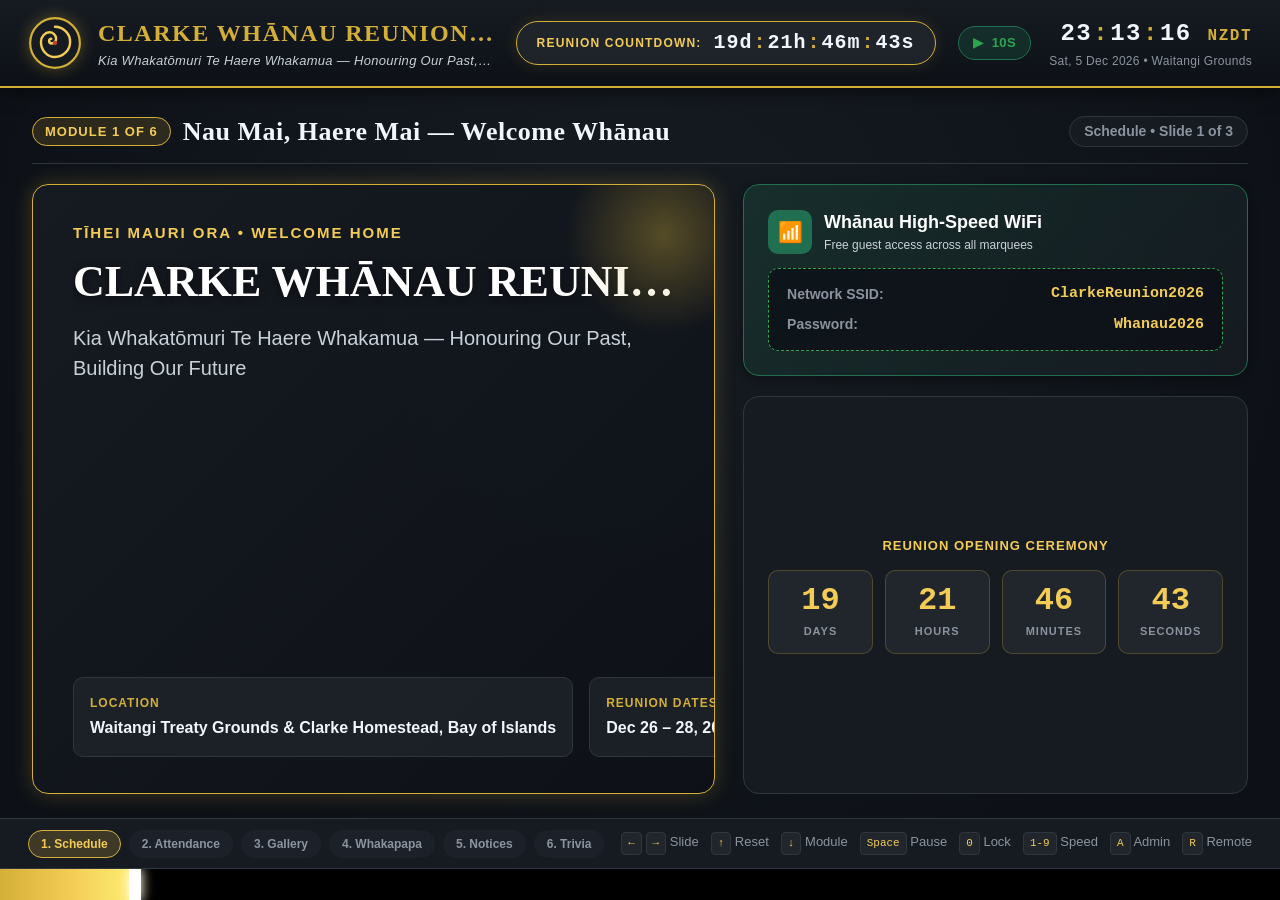
==== index.html @ cbbc401b "Initial build: Clarke 2026 Family Reunion App (1080p Live Display, Guest Portal, Admin & Remote)" ====
<!DOCTYPE html>
<html lang="en">
<head>
  <meta charset="UTF-8">
  <meta name="viewport" content="width=device-width, initial-scale=1.0">
  <title>Clarke Whānau Reunion 2026 — Live 1080p Display</title>
  <link rel="stylesheet" href="style.css">
  <style>
    /* Specific tweaks for 1080p signage presentation */
    .tv-brand-crest svg {
      width: 100%;
      height: 100%;
    }
  </style>
</head>
<body class="tv-body">

  <!-- Top Emergency Broadcast Alert Banner (Shown when emergencyNotice is set) -->
  <div id="emergency-banner" class="emergency-banner">
    ⚠️ <span id="emergency-text">WHĀNAU NOTICE: Emergency update active</span>
  </div>

  <!-- TV Top Navigation & Header Bar -->
  <header class="tv-header">
    <!-- Left: Family Crest & Brand Title -->
    <div class="tv-brand">
      <div class="tv-brand-crest">
        <svg viewBox="0 0 100 100" xmlns="http://www.w3.org/2000/svg">
          <circle cx="50" cy="50" r="46" fill="#161b22" stroke="#d4af37" stroke-width="4"/>
          <!-- Koru / Māori Motif -->
          <path d="M50 20 C65 20 78 32 78 48 C78 64 64 76 50 76 C36 76 24 64 24 48 C24 38 32 30 40 30 C46 30 52 35 52 42 C52 47 48 51 44 51 C41 51 39 49 39 46 C39 44 41 42 43 42" 
                fill="none" stroke="#f3cc56" stroke-width="4.5" stroke-linecap="round"/>
          <circle cx="50" cy="50" r="4" fill="#c93b2b"/>
        </svg>
      </div>
      <div class="tv-brand-text">
        <h1 class="tv-brand-title" id="tv-header-title">CLARKE WHĀNAU REUNION 2026</h1>
        <div class="tv-brand-subtitle" id="tv-header-subtitle">Kia Whakatōmuri Te Haere Whakamua</div>
      </div>
    </div>

    <!-- Center: Live Reunion Countdown Widget -->
    <div class="tv-header-center">
      <div class="tv-countdown-badge">
        <span class="tv-countdown-label">Reunion Countdown:</span>
        <span class="tv-countdown-digits" id="tv-countdown-display">--d<span class="blink-colon">:</span>--h<span class="blink-colon">:</span>--m<span class="blink-colon">:</span>--s</span>
      </div>
    </div>

    <!-- Right: Status Pill & Live Digital Clock with Blinking Colons -->
    <div class="tv-header-right">
      <div class="tv-status-pill" id="tv-status-pill">
        <span id="tv-status-icon">▶</span>
        <span id="tv-status-text">10s</span>
      </div>
      <div class="tv-live-clock-box">
        <div class="tv-live-clock" id="tv-live-clock">12<span class="blink-colon">:</span>00<span class="blink-colon">:</span>00</div>
        <div class="tv-live-date" id="tv-live-date">Waitangi, New Zealand</div>
      </div>
    </div>
  </header>

  <!-- TV Display Stage for Slides -->
  <main class="tv-stage" id="tv-stage">

    <!-- ======================================================================
         MODULE 0: EVENT SCHEDULE & WELCOME
         ====================================================================== -->
    
    <!-- Slide 0-0: Welcome Hero + Venue + Countdown + WiFi -->
    <section class="tv-slide" data-module="0" data-slide="0">
      <div class="slide-subhead">
        <div class="slide-module-title">
          <span class="slide-badge">Module 1 of 6</span>
          <span class="slide-title-text">Nau Mai, Haere Mai — Welcome Whānau</span>
        </div>
        <div class="slide-pagination-pill">Schedule • Slide 1 of 3</div>
      </div>
      <div class="hero-welcome-container">
        <div class="hero-card-main">
          <div>
            <span class="hero-motto">Tīhei Mauri Ora • Welcome Home</span>
            <h2 class="hero-headline" id="hero-event-title">CLARKE WHĀNAU REUNION 2026</h2>
            <p class="hero-desc" id="hero-event-subtitle">
              Kia Whakatōmuri Te Haere Whakamua — Honouring Our Past, Building Our Future. 
              Celebrating 128 years of descendants across all five branches.
            </p>
          </div>
          <div class="hero-details-row">
            <div class="hero-detail-item">
              <span class="hero-detail-label">Location</span>
              <span class="hero-detail-val" id="hero-location-text">Waitangi Treaty Grounds</span>
            </div>
            <div class="hero-detail-item">
              <span class="hero-detail-label">Reunion Dates</span>
              <span class="hero-detail-val">Dec 26 – 28, 2026</span>
            </div>
            <div class="hero-detail-item">
              <span class="hero-detail-label">Descendants</span>
              <span class="hero-detail-val" id="hero-headcount-stat">300+ Expected Whānau</span>
            </div>
          </div>
        </div>

        <div class="hero-side-column">
          <!-- WiFi Credentials Card -->
          <div class="hero-wifi-card">
            <div class="wifi-header">
              <div class="wifi-icon-box">📶</div>
              <div>
                <div class="wifi-title">Whānau High-Speed WiFi</div>
                <div class="wifi-subtitle">Free guest access across all marquees</div>
              </div>
            </div>
            <div class="wifi-cred-box">
              <div class="wifi-cred-row">
                <span class="wifi-cred-label">Network SSID:</span>
                <span class="wifi-cred-val" id="wifi-ssid">ClarkeReunion2026</span>
              </div>
              <div class="wifi-cred-row">
                <span class="wifi-cred-label">Password:</span>
                <span class="wifi-cred-val" id="wifi-pass">Whanau2026</span>
              </div>
            </div>
          </div>

          <!-- Countdown Big Box -->
          <div class="hero-countdown-card">
            <div style="font-size: 13px; font-weight: 700; color: var(--gold-light); text-transform: uppercase; letter-spacing: 1px;">
              Reunion Opening Ceremony
            </div>
            <div class="countdown-grid">
              <div class="countdown-box">
                <span class="countdown-val" id="cnt-days">00</span>
                <span class="countdown-lbl">Days</span>
              </div>
              <div class="countdown-box">
                <span class="countdown-val" id="cnt-hours">00</span>
                <span class="countdown-lbl">Hours</span>
              </div>
              <div class="countdown-box">
                <span class="countdown-val" id="cnt-mins">00</span>
                <span class="countdown-lbl">Minutes</span>
              </div>
              <div class="countdown-box">
                <span class="countdown-val" id="cnt-secs">00</span>
                <span class="countdown-lbl">Seconds</span>
              </div>
            </div>
          </div>
        </div>
      </div>
    </section>

    <!-- Slide 0-1: Schedule Days 1 & 2 -->
    <section class="tv-slide" data-module="0" data-slide="1">
      <div class="slide-subhead">
        <div class="slide-module-title">
          <span class="slide-badge">Module 1 of 6</span>
          <span class="slide-title-text">Event Schedule — Days 1 & 2</span>
        </div>
        <div class="slide-pagination-pill">Schedule • Slide 2 of 3</div>
      </div>
      <div class="schedule-grid-2col">
        <!-- Day 1 Column -->
        <div class="schedule-day-column" id="schedule-col-day1">
          <div class="day-header">
            <span class="day-title" id="day1-title">Day 1 — Welcome & Mihimihi</span>
            <span class="day-date" id="day1-date">Friday, 26 Dec</span>
          </div>
          <div class="timeline-list" id="day1-timeline">
            <!-- Dynamically populated -->
          </div>
        </div>

        <!-- Day 2 Column -->
        <div class="schedule-day-column" id="schedule-col-day2">
          <div class="day-header">
            <span class="day-title" id="day2-title">Day 2 — Whakapapa & Games</span>
            <span class="day-date" id="day2-date">Saturday, 27 Dec</span>
          </div>
          <div class="timeline-list" id="day2-timeline">
            <!-- Dynamically populated -->
          </div>
        </div>
      </div>
    </section>

    <!-- Slide 0-2: Schedule Day 3 & Committee Handover -->
    <section class="tv-slide" data-module="0" data-slide="2">
      <div class="slide-subhead">
        <div class="slide-module-title">
          <span class="slide-badge">Module 1 of 6</span>
          <span class="slide-title-text">Event Schedule — Day 3 & Farewells</span>
        </div>
        <div class="slide-pagination-pill">Schedule • Slide 3 of 3</div>
      </div>
      <div class="schedule-grid-2col">
        <!-- Day 3 Column -->
        <div class="schedule-day-column" id="schedule-col-day3">
          <div class="day-header">
            <span class="day-title" id="day3-title">Day 3 — Memorial & Poroporoaki</span>
            <span class="day-date" id="day3-date">Sunday, 28 Dec</span>
          </div>
          <div class="timeline-list" id="day3-timeline">
            <!-- Dynamically populated -->
          </div>
        </div>

        <!-- Venue & Transport Info Column -->
        <div class="schedule-day-column" style="background: linear-gradient(135deg, rgba(22,27,34,0.9), rgba(13,17,23,0.95)); border-color: var(--border-gold);">
          <div class="day-header">
            <span class="day-title" style="color: var(--gold-light);">Venue Locations & Protocols</span>
            <span class="day-date">Waitangi & Paihia</span>
          </div>
          <div style="display: flex; flex-direction: column; gap: 14px; flex: 1; justify-content: space-around;">
            <div style="background: rgba(33,38,45,0.7); padding: 14px 18px; border-radius: var(--radius-md); border-left: 4px solid var(--green-primary);">
              <div style="font-weight: 700; color: #fff; font-size: 16px;">Te Whare Rūnanga (Marae Grounds)</div>
              <div style="font-size: 13px; color: var(--text-secondary); margin-top: 4px;">Official pōwhiri protocol applies. Remove footwear before entering. Please arrive by 10:15 AM.</div>
            </div>
            <div style="background: rgba(33,38,45,0.7); padding: 14px 18px; border-radius: var(--radius-md); border-left: 4px solid var(--gold-primary);">
              <div style="font-weight: 700; color: #fff; font-size: 16px;">Historic Clarke Homestead Grounds</div>
              <div style="font-size: 13px; color: var(--text-secondary); margin-top: 4px;">Paddock parking available. Hāngī pit site and youth games arena located behind main orchard.</div>
            </div>
            <div style="background: rgba(33,38,45,0.7); padding: 14px 18px; border-radius: var(--radius-md); border-left: 4px solid var(--blue-primary);">
              <div style="font-weight: 700; color: #fff; font-size: 16px;">Whānau Trust AGM & 2030 Committee</div>
              <div style="font-size: 13px; color: var(--text-secondary); margin-top: 4px;">Nominations open for the 2030 Reunion Committee and Whānau Trust education grant trustees.</div>
            </div>
          </div>
        </div>
      </div>
    </section>

    <!-- ======================================================================
         MODULE 1: RSVP & ATTENDANCE TRACKER
         ====================================================================== -->

    <!-- Slide 1-0: Headcount KPI Counters & Branch Leaderboard -->
    <section class="tv-slide" data-module="1" data-slide="0">
      <div class="slide-subhead">
        <div class="slide-module-title">
          <span class="slide-badge">Module 2 of 6</span>
          <span class="slide-title-text">Whānau Attendance & Registration Tracker</span>
        </div>
        <div class="slide-pagination-pill">RSVP • Slide 1 of 2</div>
      </div>
      <div class="attendance-layout">
        <!-- KPI Counters Grid -->
        <div class="kpi-cards-grid">
          <div class="kpi-card">
            <span class="kpi-card-label">Total Attending</span>
            <span class="kpi-card-value" id="kpi-total-people">0</span>
            <span class="kpi-card-sub" id="kpi-rsvps-count">From 0 registrations</span>
          </div>
          <div class="kpi-card kpi-checkedin">
            <span class="kpi-card-label">Checked In On-Site</span>
            <span class="kpi-card-value" id="kpi-checked-in">0</span>
            <span class="kpi-card-sub" id="kpi-checkin-pct">0% checked in</span>
          </div>
          <div class="kpi-card kpi-adults">
            <span class="kpi-card-label">Adults Registered</span>
            <span class="kpi-card-value" id="kpi-adults">0</span>
            <span class="kpi-card-sub">Pakeke (16+ years)</span>
          </div>
          <div class="kpi-card kpi-kids">
            <span class="kpi-card-label">Tamariki / Youth</span>
            <span class="kpi-card-value" id="kpi-kids">0</span>
            <span class="kpi-card-sub">Next generation</span>
          </div>
        </div>

        <!-- Branch Attendance Leaderboard -->
        <div class="leaderboard-card">
          <div class="leaderboard-title">Branch Attendance Leaderboard</div>
          <div class="leaderboard-list" id="branch-leaderboard-list">
            <!-- Dynamically populated -->
          </div>
        </div>
      </div>
    </section>

    <!-- Slide 1-1: Recent Check-in Feed & Dietary Summary -->
    <section class="tv-slide" data-module="1" data-slide="1">
      <div class="slide-subhead">
        <div class="slide-module-title">
          <span class="slide-badge">Module 2 of 6</span>
          <span class="slide-title-text">Live Check-In Stream & Catering Overview</span>
        </div>
        <div class="slide-pagination-pill">RSVP • Slide 2 of 2</div>
      </div>
      <div class="checkin-stream-layout">
        <div class="checkin-list-container">
          <div style="font-family: var(--font-heading); font-size: 20px; font-weight: 700; color: var(--gold-light); margin-bottom: 14px;">
            Recent Whānau Check-Ins
          </div>
          <div class="checkin-feed" id="checkin-live-feed">
            <!-- Dynamically populated -->
          </div>
        </div>

        <div class="dietary-summary-card">
          <div style="font-family: var(--font-heading); font-size: 20px; font-weight: 700; color: var(--gold-light);">
            Kitchen & Catering Dietary Summary
          </div>
          <div style="font-size: 13px; color: var(--text-secondary); margin-top: 4px;">
            Special meals pre-labeled at kitchen dispatch
          </div>
          <div class="dietary-pill-list" id="dietary-summary-list">
            <!-- Dynamically populated -->
          </div>
        </div>
      </div>
    </section>

    <!-- ======================================================================
         MODULE 2: PHOTO GALLERY / KEN BURNS ARCHIVES
         ====================================================================== -->
    <div id="gallery-slides-container">
      <!-- Dynamically generated slides from state.photos -->
    </div>

    <!-- ======================================================================
         MODULE 3: WHAKAPAPA (LINEAGE) & IN MEMORIAM
         ====================================================================== -->

    <!-- Slide 3-0: Founders & 5 Branches Overview -->
    <section class="tv-slide" data-module="3" data-slide="0">
      <div class="slide-subhead">
        <div class="slide-module-title">
          <span class="slide-badge">Module 4 of 6</span>
          <span class="slide-title-text">Whakapapa — Generational Lineage & Branches</span>
        </div>
        <div class="slide-pagination-pill">Whakapapa • Slide 1 of 2</div>
      </div>
      <div class="whakapapa-founders-banner">
        <div>
          <span style="font-size: 12px; font-weight: 700; color: var(--gold-primary); text-transform: uppercase; letter-spacing: 1px;">Founding Ancestors</span>
          <div class="whakapapa-founders-name" id="whakapapa-founders">Samuel & Mereana Clarke (m. 1898, Hokianga)</div>
        </div>
        <div class="whakapapa-founders-meta">128 Years of Whānau Heritage • 5 Generations of Descendants</div>
      </div>
      <div class="whakapapa-branches-grid" id="whakapapa-branches-list">
        <!-- Dynamically populated -->
      </div>
    </section>

    <!-- Slide 3-1: In Memoriam Tribute Wall -->
    <section class="tv-slide" data-module="3" data-slide="1">
      <div class="slide-subhead">
        <div class="slide-module-title">
          <span class="slide-badge">Module 4 of 6</span>
          <span class="slide-title-text">Heaimahara — In Loving Memory of Departed Whānau</span>
        </div>
        <div class="slide-pagination-pill">In Memoriam • Slide 2 of 2</div>
      </div>
      <div class="memoriam-grid" id="memoriam-tribute-grid">
        <!-- Dynamically populated -->
      </div>
    </section>

    <!-- ======================================================================
         MODULE 4: ANNOUNCEMENTS & POTLUCK / TASKS ROSTER
         ====================================================================== -->

    <!-- Slide 4-0: Pinned Whānau Announcements -->
    <section class="tv-slide" data-module="4" data-slide="0">
      <div class="slide-subhead">
        <div class="slide-module-title">
          <span class="slide-badge">Module 5 of 6</span>
          <span class="slide-title-text">Whānau Notice Board & Live Announcements</span>
        </div>
        <div class="slide-pagination-pill">Notices • Slide 1 of 2</div>
      </div>
      <div class="announcements-grid" id="announcements-grid-list">
        <!-- Dynamically populated -->
      </div>
    </section>

    <!-- Slide 4-1: Kai / Potluck & Volunteer Roster -->
    <section class="tv-slide" data-module="4" data-slide="1">
      <div class="slide-subhead">
        <div class="slide-module-title">
          <span class="slide-badge">Module 5 of 6</span>
          <span class="slide-title-text">Kai / Potluck Roster & Volunteer Coordination</span>
        </div>
        <div class="slide-pagination-pill">Potluck • Slide 2 of 2</div>
      </div>
      <div class="potluck-display-grid" id="potluck-display-list">
        <!-- Dynamically populated -->
      </div>
    </section>

    <!-- ======================================================================
         MODULE 5: WHĀNAU TRIVIA CHALLENGE
         ====================================================================== -->

    <!-- Slide 5-0: Active Trivia Question & Scoreboard -->
    <section class="tv-slide" data-module="5" data-slide="0">
      <div class="slide-subhead">
        <div class="slide-module-title">
          <span class="slide-badge">Module 6 of 6</span>
          <span class="slide-title-text">Whānau Heritage Trivia Challenge</span>
        </div>
        <div class="slide-pagination-pill">Trivia • Slide 1 of 2</div>
      </div>
      <div class="trivia-layout">
        <div class="trivia-question-card">
          <div>
            <span class="trivia-points-pill" id="trivia-q-points">50 Points Question</span>
            <div class="trivia-question-text" id="trivia-q-text">
              Loading trivia question...
            </div>
          </div>
          <div class="trivia-options-grid" id="trivia-options-list">
            <!-- Dynamically populated -->
          </div>
        </div>

        <div class="trivia-scoreboard-card">
          <div style="font-family: var(--font-heading); font-size: 20px; font-weight: 700; color: var(--gold-light); margin-bottom: 14px;">
            Branch Trivia Standings
          </div>
          <div id="trivia-scoreboard-rows">
            <!-- Dynamically populated -->
          </div>
        </div>
      </div>
    </section>

    <!-- Slide 5-1: Trivia Answer Reveal & Historical Fact -->
    <section class="tv-slide" data-module="5" data-slide="1">
      <div class="slide-subhead">
        <div class="slide-module-title">
          <span class="slide-badge">Module 6 of 6</span>
          <span class="slide-title-text">Trivia Reveal & Whānau Historical Fact</span>
        </div>
        <div class="slide-pagination-pill">Trivia • Slide 2 of 2</div>
      </div>
      <div class="trivia-layout">
        <div class="trivia-question-card" style="border-color: var(--green-light);">
          <div>
            <span class="trivia-points-pill" style="background: var(--green-primary); color: #fff;">Answer Verified</span>
            <div class="trivia-question-text" id="trivia-reveal-q">
              Question text
            </div>
          </div>
          <div style="background: rgba(31, 111, 80, 0.25); border: 1px solid var(--green-primary); border-radius: var(--radius-md); padding: 18px 22px;">
            <div style="font-size: 13px; font-weight: 700; color: var(--green-light); text-transform: uppercase; letter-spacing: 1px; margin-bottom: 6px;">
              Whānau Historical Fact
            </div>
            <div style="font-size: 18px; font-weight: 600; color: #ffffff; line-height: 1.45;" id="trivia-reveal-fact">
              Historical fact text
            </div>
          </div>
          <div class="trivia-options-grid" id="trivia-reveal-options">
            <!-- Options with correct answer highlighted -->
          </div>
        </div>

        <div class="trivia-scoreboard-card">
          <div style="font-family: var(--font-heading); font-size: 20px; font-weight: 700; color: var(--gold-light); margin-bottom: 14px;">
            Updated Branch Leaderboard
          </div>
          <div id="trivia-scoreboard-rows-reveal">
            <!-- Dynamically populated -->
          </div>
        </div>
      </div>
    </section>

  </main>

  <!-- TV Footer Information & Navigation Hints -->
  <footer class="tv-footer-bar">
    <!-- Left: Module Indicator Badges -->
    <div class="tv-module-indicators" id="module-indicators">
      <span class="tv-module-pill" data-mod="0">1. Schedule</span>
      <span class="tv-module-pill" data-mod="1">2. Attendance</span>
      <span class="tv-module-pill" data-mod="2">3. Gallery</span>
      <span class="tv-module-pill" data-mod="3">4. Whakapapa</span>
      <span class="tv-module-pill" data-mod="4">5. Notices</span>
      <span class="tv-module-pill" data-mod="5">6. Trivia</span>
    </div>

    <!-- Right: Keyboard & Remote Shortcut Hints -->
    <div class="tv-shortcuts-hints">
      <span><span class="kbd-badge">←</span> <span class="kbd-badge">→</span> Slide</span>
      <span><span class="kbd-badge">↑</span> Reset</span>
      <span><span class="kbd-badge">↓</span> Module</span>
      <span><span class="kbd-badge">Space</span> Pause</span>
      <span><span class="kbd-badge">0</span> Lock</span>
      <span><span class="kbd-badge">1-9</span> Speed</span>
      <span><span class="kbd-badge">A</span> Admin</span>
      <span><span class="kbd-badge">R</span> Remote</span>
    </div>
  </footer>

  <!-- MANDATORY 32px THICK PROGRESS BAR -->
  <div class="progress-container">
    <div class="progress-bar" id="tv-progress-bar"></div>
  </div>

  <!-- Shared App Core Script -->
  <script src="app.js"></script>

  <!-- Live TV Slideshow Controller Script -->
  <script>
    (function () {
      'use strict';

      var state = ClarkeApp.getState();
      var currentSlideIndex = 0;
      var slides = [];
      var slideTimer = null;
      var progressInterval = null;
      var slideStartTime = Date.now();
      var activeDurationSec = (state.settings && state.settings.slideDurationSec) || 10;
      var isPaused = !!(state.settings && state.settings.isPaused);
      var isLocked = !!(state.settings && state.settings.isLocked);
      var activeTriviaIndex = 0;

      // DOM Elements
      var progressBar = document.getElementById('tv-progress-bar');
      var statusPill = document.getElementById('tv-status-pill');
      var statusIcon = document.getElementById('tv-status-icon');
      var statusText = document.getElementById('tv-status-text');
      var liveClock = document.getElementById('tv-live-clock');
      var liveDate = document.getElementById('tv-live-date');
      var countdownDisplay = document.getElementById('tv-countdown-display');
      var emergencyBanner = document.getElementById('emergency-banner');
      var emergencyText = document.getElementById('emergency-text');
      var moduleIndicators = document.querySelectorAll('.tv-module-pill');
      var galleryContainer = document.getElementById('gallery-slides-container');

      // Initialize Dynamic Content from State
      function renderAllData() {
        state = ClarkeApp.getState();

        // Header & Hero Titles
        document.getElementById('tv-header-title').textContent = state.eventInfo.title;
        document.getElementById('tv-header-subtitle').textContent = state.eventInfo.subtitle;
        document.getElementById('hero-event-title').textContent = state.eventInfo.title;
        document.getElementById('hero-event-subtitle').textContent = state.eventInfo.subtitle;
        document.getElementById('hero-location-text').textContent = state.eventInfo.location;
        document.getElementById('wifi-ssid').textContent = state.eventInfo.wifiSsid;
        document.getElementById('wifi-pass').textContent = state.eventInfo.wifiPass;

        // Emergency Notice Banner
        if (state.eventInfo.emergencyNotice && state.eventInfo.emergencyNotice.trim().length > 0) {
          emergencyText.textContent = state.eventInfo.emergencyNotice;
          emergencyBanner.style.display = 'block';
        } else {
          emergencyBanner.style.display = 'none';
        }

        // Schedule Day 1, Day 2, Day 3
        renderScheduleDays();

        // RSVP KPIs & Leaderboard
        renderAttendanceData();

        // Photo Gallery Dynamic Slides
        renderPhotoGallerySlides();

        // Whakapapa & Memoriam
        renderWhakapapa();
        renderMemoriam();

        // Announcements & Potluck
        renderAnnouncements();
        renderPotluck();

        // Trivia
        renderTrivia();

        // Refresh slides list in DOM
        refreshSlidesList();
        updateStatusDisplay();
      }

      function renderScheduleDays() {
        var days = state.schedule || [];
        if (days[0]) {
          document.getElementById('day1-title').textContent = days[0].dayName;
          document.getElementById('day1-date').textContent = days[0].dateString;
          var html1 = '';
          (days[0].items || []).forEach(function (it) {
            html1 += '<div class="timeline-item">' +
              '<div class="timeline-time">' + it.time + '</div>' +
              '<div class="timeline-body">' +
              '<div class="timeline-event-name">' + it.title + '</div>' +
              '<div class="timeline-location">📍 ' + it.location + ' • Lead: ' + it.lead + '</div>' +
              '</div></div>';
          });
          document.getElementById('day1-timeline').innerHTML = html1;
        }

        if (days[1]) {
          document.getElementById('day2-title').textContent = days[1].dayName;
          document.getElementById('day2-date').textContent = days[1].dateString;
          var html2 = '';
          (days[1].items || []).forEach(function (it) {
            html2 += '<div class="timeline-item">' +
              '<div class="timeline-time">' + it.time + '</div>' +
              '<div class="timeline-body">' +
              '<div class="timeline-event-name">' + it.title + '</div>' +
              '<div class="timeline-location">📍 ' + it.location + ' • Lead: ' + it.lead + '</div>' +
              '</div></div>';
          });
          document.getElementById('day2-timeline').innerHTML = html2;
        }

        if (days[2]) {
          document.getElementById('day3-title').textContent = days[2].dayName;
          document.getElementById('day3-date').textContent = days[2].dateString;
          var html3 = '';
          (days[2].items || []).forEach(function (it) {
            html3 += '<div class="timeline-item">' +
              '<div class="timeline-time">' + it.time + '</div>' +
              '<div class="timeline-body">' +
              '<div class="timeline-event-name">' + it.title + '</div>' +
              '<div class="timeline-location">📍 ' + it.location + ' • Lead: ' + it.lead + '</div>' +
              '</div></div>';
          });
          document.getElementById('day3-timeline').innerHTML = html3;
        }
      }

      function renderAttendanceData() {
        var rsvps = state.rsvps || [];
        var totalAdults = 0;
        var totalKids = 0;
        var totalCheckedIn = 0;
        var branchCounts = {};
        var dietCounts = {};

        rsvps.forEach(function (r) {
          totalAdults += (r.adults || 0);
          totalKids += (r.kids || 0);
          if (r.checkedIn) totalCheckedIn += ((r.adults || 0) + (r.kids || 0));

          var b = r.branch || 'Other';
          branchCounts[b] = (branchCounts[b] || 0) + (r.adults || 0) + (r.kids || 0);

          var d = (r.dietary || 'None').trim();
          if (d && d !== 'None') {
            dietCounts[d] = (dietCounts[d] || 0) + 1;
          }
        });

        var grandTotal = totalAdults + totalKids;
        document.getElementById('kpi-total-people').textContent = grandTotal;
        document.getElementById('kpi-rsvps-count').textContent = 'From ' + rsvps.length + ' whānau bookings';
        document.getElementById('hero-headcount-stat').textContent = grandTotal + ' Whānau Confirmed';
        document.getElementById('kpi-checked-in').textContent = totalCheckedIn;
        var pct = grandTotal > 0 ? Math.round((totalCheckedIn / grandTotal) * 100) : 0;
        document.getElementById('kpi-checkin-pct').textContent = pct + '% on-site arrived';
        document.getElementById('kpi-adults').textContent = totalAdults;
        document.getElementById('kpi-kids').textContent = totalKids;

        // Leaderboard Bars
        var sortedBranches = Object.keys(branchCounts).sort(function (a, b) {
          return branchCounts[b] - branchCounts[a];
        });
        var maxCount = 1;
        sortedBranches.forEach(function (b) {
          if (branchCounts[b] > maxCount) maxCount = branchCounts[b];
        });

        var ldrHtml = '';
        sortedBranches.forEach(function (b) {
          var count = branchCounts[b];
          var fillPct = Math.round((count / maxCount) * 100);
          ldrHtml += '<div class="branch-bar-item">' +
            '<div class="branch-bar-info">' +
            '<span class="branch-name">' + b + '</span>' +
            '<span class="branch-count">' + count + ' Attending</span>' +
            '</div>' +
            '<div class="branch-bar-bg">' +
            '<div class="branch-bar-fill" style="width: ' + fillPct + '%;"></div>' +
            '</div></div>';
        });
        document.getElementById('branch-leaderboard-list').innerHTML = ldrHtml;

        // Recent Check-in Feed
        var recentChecked = rsvps.filter(function (r) { return r.checkedIn; }).slice(0, 6);
        var feedHtml = '';
        recentChecked.forEach(function (r) {
          var initials = (r.name || 'W').split(' ').map(function (n) { return n[0]; }).join('').slice(0, 2);
          feedHtml += '<div class="checkin-item">' +
            '<div class="checkin-person">' +
            '<div class="checkin-avatar">' + initials + '</div>' +
            '<div class="checkin-info">' +
            '<div class="checkin-name">' + r.name + ' (' + (r.adults + r.kids) + ' pax)</div>' +
            '<div class="checkin-branch-tag">' + r.branch + '</div>' +
            '</div></div>' +
            '<span class="badge badge-green">Checked In</span>' +
            '</div>';
        });
        document.getElementById('checkin-live-feed').innerHTML = feedHtml;

        // Dietary Summary
        var dietHtml = '';
        var dietKeys = Object.keys(dietCounts);
        if (dietKeys.length === 0) {
          dietHtml = '<div style="color: var(--text-muted); font-size: 14px; padding: 10px;">No special dietary restrictions recorded.</div>';
        } else {
          dietKeys.forEach(function (k) {
            dietHtml += '<div class="dietary-pill-item">' +
              '<span class="dietary-name">' + k + '</span>' +
              '<span class="dietary-count-badge">' + dietCounts[k] + ' Orders</span>' +
              '</div>';
          });
        }
        document.getElementById('dietary-summary-list').innerHTML = dietHtml;
      }

      function renderPhotoGallerySlides() {
        var photos = state.photos || [];
        var html = '';
        // Group photos into pairs of 2 per slide
        for (var i = 0; i < photos.length; i += 2) {
          var slideNum = Math.floor(i / 2);
          var p1 = photos[i];
          var p2 = photos[i + 1];

          html += '<section class="tv-slide" data-module="2" data-slide="' + slideNum + '">' +
            '<div class="slide-subhead">' +
            '<div class="slide-module-title">' +
            '<span class="slide-badge">Module 3 of 6</span>' +
            '<span class="slide-title-text">Historic Photo Gallery & Whānau Archives</span>' +
            '</div>' +
            '<div class="slide-pagination-pill">Gallery • Slide ' + (slideNum + 1) + ' of ' + Math.ceil(photos.length / 2) + '</div>' +
            '</div>' +
            '<div class="gallery-slide-container">';

          if (p1) {
            html += '<div class="gallery-card">' +
              '<div class="gallery-img-wrapper">' +
              '<img src="' + p1.url + '" class="gallery-photo-img" alt="' + p1.title + '">' +
              '</div>' +
              '<div class="gallery-caption-overlay">' +
              '<div class="gallery-meta-row">' +
              '<span class="gallery-year-badge">' + p1.year + '</span>' +
              '<span class="gallery-branch-tag">' + p1.branch + '</span>' +
              '</div>' +
              '<div class="gallery-title">' + p1.title + '</div>' +
              '<div class="gallery-caption">' + p1.caption + '</div>' +
              '</div></div>';
          }

          if (p2) {
            html += '<div class="gallery-card">' +
              '<div class="gallery-img-wrapper">' +
              '<img src="' + p2.url + '" class="gallery-photo-img" alt="' + p2.title + '">' +
              '</div>' +
              '<div class="gallery-caption-overlay">' +
              '<div class="gallery-meta-row">' +
              '<span class="gallery-year-badge">' + p2.year + '</span>' +
              '<span class="gallery-branch-tag">' + p2.branch + '</span>' +
              '</div>' +
              '<div class="gallery-title">' + p2.title + '</div>' +
              '<div class="gallery-caption">' + p2.caption + '</div>' +
              '</div></div>';
          }

          html += '</div></section>';
        }

        galleryContainer.innerHTML = html;
      }

      function renderWhakapapa() {
        var tree = state.familyTree || {};
        document.getElementById('whakapapa-founders').textContent = tree.founders || 'Samuel & Mereana Clarke';
        var branches = tree.branches || [];
        var html = '';
        branches.forEach(function (b) {
          html += '<div class="whakapapa-branch-card">' +
            '<div>' +
            '<span class="branch-card-ancestor">' + b.ancestor + '</span>' +
            '<div class="branch-card-title">' + b.name + '</div>' +
            '<div class="branch-card-era">' + b.era + '</div>' +
            '<div class="branch-card-motto">' + b.motto + '</div>' +
            '</div>' +
            '<div>' +
            '<div style="font-size: 11px; color: var(--text-muted); margin-bottom: 6px; white-space: nowrap; overflow: hidden; text-overflow: ellipsis;">' + (b.highlights || '') + '</div>' +
            '<div class="branch-members-stat">' + b.membersCount + '+ Descendants</div>' +
            '</div></div>';
        });
        document.getElementById('whakapapa-branches-list').innerHTML = html;
      }

      function renderMemoriam() {
        var mems = state.memoriam || [];
        var html = '';
        mems.forEach(function (m) {
          html += '<div class="memoriam-card">' +
            '<div>' +
            '<div class="memoriam-header">' +
            '<span class="memoriam-candle-icon">🕯️</span>' +
            '<div style="overflow: hidden;">' +
            '<div class="memoriam-name">' + m.name + '</div>' +
            '<div class="memoriam-years">' + m.years + '</div>' +
            '</div></div>' +
            '<div class="memoriam-tribute">“' + m.tribute + '”</div>' +
            '</div>' +
            '<div class="memoriam-footer">' +
            '<span>' + m.branch + '</span>' +
            '<span style="color: var(--gold-light);">' + (m.role || 'Kaumātua') + '</span>' +
            '</div></div>';
        });
        document.getElementById('memoriam-tribute-grid').innerHTML = html;
      }

      function renderAnnouncements() {
        var anns = state.announcements || [];
        var html = '';
        anns.slice(0, 4).forEach(function (a) {
          var isHigh = a.priority === 'high';
          html += '<div class="announcement-card ' + (isHigh ? 'priority-high' : '') + '">' +
            '<div>' +
            '<div class="announcement-header">' +
            '<div class="announcement-title">' + a.title + '</div>' +
            '<span class="announcement-badge ' + (isHigh ? 'badge-red' : 'badge-gold') + '">' +
            (isHigh ? 'Urgent Notice' : 'Whānau Update') +
            '</span>' +
            '</div>' +
            '<div class="announcement-body">' + a.body + '</div>' +
            '</div>' +
            '<div class="announcement-meta">' +
            '<span>🕒 ' + a.time + '</span>' +
            '<span>From: ' + a.author + '</span>' +
            '</div></div>';
        });
        document.getElementById('announcements-grid-list').innerHTML = html;
      }

      function renderPotluck() {
        var pots = state.potluck || [];
        var html = '';
        pots.slice(0, 6).forEach(function (p) {
          var isClaimed = p.status === 'Claimed';
          html += '<div class="potluck-card">' +
            '<div>' +
            '<div class="potluck-item-title">' + p.item + '</div>' +
            '<div class="potluck-item-cat">' + p.category + ' • Needed: ' + p.neededQty + '</div>' +
            '</div>' +
            '<div style="display: flex; justify-content: space-between; align-items: center; margin-top: 10px;">' +
            '<span style="font-size: 13px; color: var(--text-secondary); white-space: nowrap; overflow: hidden; text-overflow: ellipsis; max-width: 60%;">' +
            (isClaimed ? ('👤 ' + p.claimedBy) : 'Open for claim') +
            '</span>' +
            '<span class="potluck-status-tag ' + (isClaimed ? 'potluck-claimed' : 'potluck-needed') + '">' +
            p.status +
            '</span>' +
            '</div></div>';
        });
        document.getElementById('potluck-display-list').innerHTML = html;
      }

      function renderTrivia() {
        var trivs = state.trivia || [];
        if (!trivs.length) return;
        var q = trivs[activeTriviaIndex % trivs.length];

        document.getElementById('trivia-q-points').textContent = (q.points || 50) + ' Points Question';
        document.getElementById('trivia-q-text').textContent = q.question;
        document.getElementById('trivia-reveal-q').textContent = q.question;
        document.getElementById('trivia-reveal-fact').textContent = q.fact;

        // Render options on Slide 0
        var optHtml = '';
        var letters = ['A', 'B', 'C', 'D'];
        q.options.forEach(function (opt, idx) {
          optHtml += '<div class="trivia-option-box">' +
            '<div class="trivia-opt-letter">' + letters[idx] + '</div>' +
            '<div class="trivia-opt-text">' + opt + '</div>' +
            '</div>';
        });
        document.getElementById('trivia-options-list').innerHTML = optHtml;

        // Render options on Slide 1 with correct highlighted
        var revealOptHtml = '';
        q.options.forEach(function (opt, idx) {
          var isCorrect = (idx === q.answerIndex);
          revealOptHtml += '<div class="trivia-option-box ' + (isCorrect ? 'correct-reveal' : '') + '">' +
            '<div class="trivia-opt-letter" style="' + (isCorrect ? 'background: var(--green-light); color:#fff;' : '') + '">' +
            (isCorrect ? '✓' : letters[idx]) +
            '</div>' +
            '<div class="trivia-opt-text" style="' + (isCorrect ? 'font-weight: 800; color: #fff;' : '') + '">' + opt + (isCorrect ? ' (Correct Answer)' : '') + '</div>' +
            '</div>';
        });
        document.getElementById('trivia-reveal-options').innerHTML = revealOptHtml;

        // Scoreboard
        var scores = state.branchScores || {};
        var sortedScoreBranches = Object.keys(scores).sort(function (a, b) {
          return scores[b] - scores[a];
        });
        var scoreRows = '';
        sortedScoreBranches.forEach(function (b, idx) {
          scoreRows += '<div class="trivia-score-row">' +
            '<div class="trivia-score-rank">#' + (idx + 1) + '</div>' +
            '<div class="trivia-score-branch">' + b + '</div>' +
            '<div class="trivia-score-pts">' + scores[b] + ' pts</div>' +
            '</div>';
        });
        document.getElementById('trivia-scoreboard-rows').innerHTML = scoreRows;
        document.getElementById('trivia-scoreboard-rows-reveal').innerHTML = scoreRows;
      }

      // Slide Management
      function refreshSlidesList() {
        var nodeListOfSlides = document.querySelectorAll('.tv-stage .tv-slide');
        slides = Array.prototype.slice.call(nodeListOfSlides);
        if (currentSlideIndex >= slides.length) {
          currentSlideIndex = 0;
        }
        showSlide(currentSlideIndex);
      }

      function showSlide(index) {
        if (!slides.length) return;
        if (index < 0) index = slides.length - 1;
        if (index >= slides.length) index = 0;
        currentSlideIndex = index;

        slides.forEach(function (s, idx) {
          if (idx === currentSlideIndex) {
            s.classList.add('active');
          } else {
            s.classList.remove('active');
          }
        });

        var activeSlide = slides[currentSlideIndex];
        var modIdx = parseInt(activeSlide.getAttribute('data-module'), 10) || 0;
        updateModuleIndicators(modIdx);
        resetProgress();
      }

      function nextSlide() {
        if (isLocked) return;
        showSlide(currentSlideIndex + 1);
      }

      function prevSlide() {
        if (isLocked) return;
        showSlide(currentSlideIndex - 1);
      }

      function restartCurrentModule() {
        if (!slides.length) return;
        var activeSlide = slides[currentSlideIndex];
        var curMod = activeSlide.getAttribute('data-module');
        for (var i = 0; i < slides.length; i++) {
          if (slides[i].getAttribute('data-module') === curMod) {
            showSlide(i);
            return;
          }
        }
      }

      function skipToNextModule() {
        if (!slides.length) return;
        var activeSlide = slides[currentSlideIndex];
        var curMod = parseInt(activeSlide.getAttribute('data-module'), 10) || 0;
        var targetMod = (curMod + 1) % 6;

        for (var i = 0; i < slides.length; i++) {
          if (parseInt(slides[i].getAttribute('data-module'), 10) === targetMod) {
            showSlide(i);
            return;
          }
        }
        // Fallback to first slide
        showSlide(0);
      }

      function updateModuleIndicators(activeMod) {
        moduleIndicators.forEach(function (pill, idx) {
          if (idx === activeMod) {
            pill.classList.add('active');
          } else {
            pill.classList.remove('active');
          }
        });
      }

      function updateStatusDisplay() {
        if (isLocked) {
          statusPill.className = 'tv-status-pill status-locked';
          statusIcon.textContent = '🔒';
          statusText.textContent = 'LOCKED';
        } else if (isPaused) {
          statusPill.className = 'tv-status-pill status-paused';
          statusIcon.textContent = '⏸';
          statusText.textContent = 'PAUSED';
        } else {
          statusPill.className = 'tv-status-pill';
          statusIcon.textContent = '▶';
          statusText.textContent = activeDurationSec + 's';
        }
      }

      // Progress Bar & Automation Loop
      function resetProgress() {
        slideStartTime = Date.now();
        progressBar.style.width = '0%';
      }

      function tickProgressBar() {
        if (isPaused || isLocked) {
          slideStartTime = Date.now() - (parseFloat(progressBar.style.width || '0') / 100 * (activeDurationSec * 1000));
          return;
        }

        var elapsedMs = Date.now() - slideStartTime;
        var totalMs = activeDurationSec * 1000;
        var progressPct = Math.min(100, (elapsedMs / totalMs) * 100);
        progressBar.style.width = progressPct.toFixed(1) + '%';

        if (elapsedMs >= totalMs) {
          nextSlide();
        }
      }

      function startSlideshowLoop() {
        if (progressInterval) clearInterval(progressInterval);
        resetProgress();
        progressInterval = setInterval(tickProgressBar, 100);
      }

      function togglePause() {
        isPaused = !isPaused;
        state.settings.isPaused = isPaused;
        ClarkeApp.saveState(state);
        updateStatusDisplay();
      }

      function toggleLock() {
        isLocked = !isLocked;
        state.settings.isLocked = isLocked;
        ClarkeApp.saveState(state);
        updateStatusDisplay();
      }

      function setDuration(seconds) {
        if (seconds < 5) seconds = 5;
        if (seconds > 120) seconds = 120;
        activeDurationSec = seconds;
        state.settings.slideDurationSec = seconds;
        ClarkeApp.saveState(state);
        updateStatusDisplay();
        resetProgress();
      }

      // Clock and Countdown Update Loop
      function updateClocks() {
        var now = new Date();
        liveClock.innerHTML = ClarkeApp.formatClockWithBlinkingColons(now) + ' <span style="font-size:16px; font-weight:700; color:var(--gold-primary);">NZDT</span>';
        
        var options = { weekday: 'short', month: 'short', day: 'numeric', year: 'numeric' };
        liveDate.textContent = now.toLocaleDateString('en-NZ', options) + ' • Waitangi Grounds';

        // Countdown
        var targetISO = (state.eventInfo && state.eventInfo.dateISO) || '2026-12-26T10:00:00+13:00';
        var parts = ClarkeApp.getCountdownParts(targetISO);
        if (parts.isPassed) {
          countdownDisplay.innerHTML = '<span style="color:var(--green-light);">EVENT IN PROGRESS</span>';
        } else {
          var pad = function (n) { return String(n).padStart(2, '0'); };
          countdownDisplay.innerHTML = parts.days + 'd<span class="blink-colon">:</span>' +
            pad(parts.hours) + 'h<span class="blink-colon">:</span>' +
            pad(parts.mins) + 'm<span class="blink-colon">:</span>' +
            pad(parts.secs) + 's';
          
          document.getElementById('cnt-days').textContent = parts.days;
          document.getElementById('cnt-hours').textContent = pad(parts.hours);
          document.getElementById('cnt-mins').textContent = pad(parts.mins);
          document.getElementById('cnt-secs').textContent = pad(parts.secs);
        }
      }

      // Keyboard Controls per User Rules
      window.addEventListener('keydown', function (e) {
        // Input Guard: ignore if inside form elements
        var tag = (document.activeElement && document.activeElement.tagName) || '';
        if (['INPUT', 'TEXTAREA', 'SELECT'].indexOf(tag.toUpperCase()) !== -1) {
          return;
        }

        switch (e.key) {
          case 'ArrowLeft':
            e.preventDefault();
            prevSlide();
            break;
          case 'ArrowRight':
            e.preventDefault();
            nextSlide();
            break;
          case 'ArrowUp':
            e.preventDefault();
            restartCurrentModule();
            break;
          case 'ArrowDown':
            e.preventDefault();
            skipToNextModule();
            break;
          case ' ':
          case 'Spacebar':
            e.preventDefault();
            togglePause();
            break;
          case 'a':
          case 'A':
            e.preventDefault();
            window.open('admin.html', '_blank');
            break;
          case 'r':
          case 'R':
            e.preventDefault();
            window.open('remote.html', '_blank');
            break;
          case '0':
            e.preventDefault();
            toggleLock();
            break;
          case '1':
          case '2':
          case '3':
          case '4':
          case '5':
          case '6':
          case '7':
          case '8':
          case '9':
            e.preventDefault();
            var duration = parseInt(e.key, 10) * 10;
            setDuration(duration);
            break;
        }
      });

      // Remote & BroadcastChannel Command Listener
      ClarkeApp.onCommand(function (data) {
        if (!data || !data.cmd) return;
        switch (data.cmd) {
          case 'NEXT_SLIDE':
          case 'nextSlide':
            nextSlide();
            break;
          case 'PREV_SLIDE':
          case 'prevSlide':
            prevSlide();
            break;
          case 'FIRST_SLIDE':
          case 'restartModule':
            restartCurrentModule();
            break;
          case 'NEXT_MODULE':
          case 'nextModule':
            skipToNextModule();
            break;
          case 'GOTO_MODULE':
          case 'jumpModule':
            var mod = parseInt(data.payload, 10);
            for (var i = 0; i < slides.length; i++) {
              if (parseInt(slides[i].getAttribute('data-module'), 10) === mod) {
                showSlide(i);
                break;
              }
            }
            break;
          case 'GOTO_SLIDE':
          case 'gotoSlide':
            var targetIdx = parseInt(data.payload, 10);
            showSlide(targetIdx);
            break;
          case 'TOGGLE_PAUSE':
          case 'togglePause':
            togglePause();
            break;
          case 'PAUSE':
            isPaused = true;
            state.settings.isPaused = true;
            updateStatusDisplay();
            break;
          case 'RESUME':
            isPaused = false;
            state.settings.isPaused = false;
            updateStatusDisplay();
            break;
          case 'TOGGLE_LOCK':
          case 'toggleLock':
            toggleLock();
            break;
          case 'LOCK':
            isLocked = true;
            state.settings.isLocked = true;
            updateStatusDisplay();
            break;
          case 'UNLOCK':
            isLocked = false;
            state.settings.isLocked = false;
            updateStatusDisplay();
            break;
          case 'SET_DURATION':
          case 'setDuration':
            var sec = parseInt(data.payload, 10);
            if (sec) setDuration(sec);
            break;
          case 'RELOAD':
            location.reload();
            break;
        }
      });

      // State Change Listener
      ClarkeApp.onStateChange(function (newState) {
        state = newState;
        if (state.settings) {
          activeDurationSec = state.settings.slideDurationSec || activeDurationSec;
          isPaused = !!state.settings.isPaused;
          isLocked = !!state.settings.isLocked;
        }
        renderAllData();
      });

      // Initialization
      renderAllData();
      updateClocks();
      setInterval(updateClocks, 1000);
      startSlideshowLoop();

    })();
  </script>
</body>
</html>
---- style.css ----
/* ==========================================================================
   Clarke Whānau Reunion 2026 — Shared Design System & 1080p Digital Signage
   Theme: Heritage NZ (Deep Charcoal, Heritage Gold, Pohutukawa Red, Forest Green)
   ========================================================================== */

:root {
  /* Color Palette */
  --bg-primary: #0d1117;
  --bg-secondary: #161b22;
  --bg-tertiary: #21262d;
  --bg-card: rgba(22, 27, 34, 0.85);
  --bg-card-hover: rgba(33, 38, 45, 0.95);
  
  --border-color: #30363d;
  --border-gold: #d4af37;
  --border-subtle: rgba(212, 175, 55, 0.25);

  --gold-primary: #d4af37;
  --gold-light: #f3cc56;
  --gold-dark: #aa8522;
  --gold-glow: rgba(212, 175, 55, 0.35);

  --red-primary: #c93b2b;
  --red-light: #e64938;
  --red-dark: #8c2317;
  --red-glow: rgba(201, 59, 43, 0.35);

  --green-primary: #1f6f50;
  --green-light: #2da44e;
  --green-dark: #144934;
  --green-glow: rgba(31, 111, 80, 0.35);

  --blue-primary: #1f6feb;
  --blue-glow: rgba(31, 111, 235, 0.35);

  --text-primary: #f0f6fc;
  --text-secondary: #c9d1d9;
  --text-muted: #8b949e;
  --text-gold: #f3cc56;

  /* Typography */
  --font-family: -apple-system, BlinkMacSystemFont, "Segoe UI", "Noto Sans", Helvetica, Arial, sans-serif, "Apple Color Emoji", "Segoe UI Emoji";
  --font-heading: "Cinzel", Georgia, serif, -apple-system, BlinkMacSystemFont, "Segoe UI", sans-serif;
  --font-mono: ui-monospace, SFMono-Regular, "SF Mono", Menlo, Consolas, "Liberation Mono", monospace;

  /* Elevation */
  --shadow-sm: 0 2px 8px rgba(0, 0, 0, 0.4);
  --shadow-md: 0 4px 16px rgba(0, 0, 0, 0.5);
  --shadow-lg: 0 8px 32px rgba(0, 0, 0, 0.7);
  --shadow-gold: 0 0 20px rgba(212, 175, 55, 0.25);
  --shadow-red: 0 0 20px rgba(201, 59, 43, 0.3);

  /* Radius */
  --radius-sm: 6px;
  --radius-md: 10px;
  --radius-lg: 16px;
  --radius-full: 9999px;
}

/* Base Reset & Box Sizing */
*, *::before, *::after {
  box-sizing: border-box;
  margin: 0;
  padding: 0;
}

html, body {
  background-color: var(--bg-primary);
  color: var(--text-primary);
  font-family: var(--font-family);
  -webkit-font-smoothing: antialiased;
  -moz-osx-font-smoothing: grayscale;
  line-height: 1.5;
}

/* ==========================================================================
   Blinking Clock Colon Rule (Mandatory across all clocks)
   ========================================================================== */
.blink-colon {
  display: inline-block;
  animation: colonBlink 1s step-start infinite;
  color: var(--gold-primary);
  font-weight: 700;
  padding: 0 1px;
}

@keyframes colonBlink {
  0%, 100% {
    opacity: 1;
  }
  50% {
    opacity: 0.15;
  }
}

/* ==========================================================================
   1080p Digital Signage TV Display Layout (Strict 1920x1080, No Overspill)
   ========================================================================== */
body.tv-body {
  width: 100vw;
  height: 100vh;
  max-width: 1920px;
  max-height: 1080px;
  margin: 0 auto;
  overflow: hidden;
  background-color: var(--bg-primary);
  color: var(--text-primary);
  display: flex;
  flex-direction: column;
  user-select: none;
  position: relative;
}

/* TV Header */
.tv-header {
  height: 88px;
  min-height: 88px;
  max-height: 88px;
  background: linear-gradient(180deg, #161b22 0%, #0d1117 100%);
  border-bottom: 2px solid var(--gold-primary);
  box-shadow: var(--shadow-md);
  display: flex;
  align-items: center;
  justify-content: space-between;
  padding: 0 28px;
  z-index: 50;
  flex-shrink: 0;
}

.tv-brand {
  display: flex;
  align-items: center;
  gap: 16px;
  flex-shrink: 0;
  max-width: 38%;
}

.tv-brand-crest {
  width: 54px;
  height: 54px;
  filter: drop-shadow(0 0 8px var(--gold-glow));
  flex-shrink: 0;
}

.tv-brand-text {
  display: flex;
  flex-direction: column;
  overflow: hidden;
}

.tv-brand-title {
  font-family: var(--font-heading);
  font-size: 24px;
  font-weight: 800;
  letter-spacing: 1.5px;
  color: var(--gold-primary);
  white-space: nowrap;
  overflow: hidden;
  text-overflow: ellipsis;
  text-transform: uppercase;
}

.tv-brand-subtitle {
  font-size: 13px;
  color: var(--text-secondary);
  white-space: nowrap;
  overflow: hidden;
  text-overflow: ellipsis;
  font-style: italic;
  letter-spacing: 0.3px;
}

/* Center Countdown */
.tv-header-center {
  display: flex;
  align-items: center;
  justify-content: center;
  flex-grow: 1;
  padding: 0 16px;
}

.tv-countdown-badge {
  display: inline-flex;
  align-items: center;
  gap: 12px;
  background: rgba(33, 38, 45, 0.85);
  border: 1px solid var(--border-gold);
  border-radius: var(--radius-full);
  padding: 6px 20px;
  box-shadow: 0 0 15px rgba(212, 175, 55, 0.15);
  white-space: nowrap;
  overflow: hidden;
  text-overflow: ellipsis;
}

.tv-countdown-label {
  font-size: 12px;
  font-weight: 700;
  letter-spacing: 1.2px;
  text-transform: uppercase;
  color: var(--gold-light);
  white-space: nowrap;
}

.tv-countdown-digits {
  font-family: var(--font-mono);
  font-size: 20px;
  font-weight: 800;
  color: var(--text-primary);
  letter-spacing: 1px;
  white-space: nowrap;
}

/* TV Header Right */
.tv-header-right {
  display: flex;
  align-items: center;
  gap: 18px;
  flex-shrink: 0;
}

.tv-status-pill {
  display: inline-flex;
  align-items: center;
  gap: 8px;
  padding: 6px 14px;
  border-radius: var(--radius-full);
  font-size: 13px;
  font-weight: 700;
  letter-spacing: 0.5px;
  text-transform: uppercase;
  background: rgba(31, 111, 80, 0.25);
  border: 1px solid var(--green-primary);
  color: var(--green-light);
  white-space: nowrap;
}

.tv-status-pill.status-paused {
  background: rgba(201, 59, 43, 0.25);
  border-color: var(--red-primary);
  color: var(--red-light);
}

.tv-status-pill.status-locked {
  background: rgba(212, 175, 55, 0.25);
  border-color: var(--gold-primary);
  color: var(--gold-light);
}

.tv-live-clock-box {
  display: flex;
  flex-direction: column;
  align-items: flex-end;
  justify-content: center;
}

.tv-live-clock {
  font-family: var(--font-mono);
  font-size: 24px;
  font-weight: 800;
  color: var(--text-primary);
  letter-spacing: 1.5px;
  white-space: nowrap;
}

.tv-live-date {
  font-size: 12px;
  color: var(--text-muted);
  white-space: nowrap;
  letter-spacing: 0.3px;
}

/* Emergency Alert Overlay Banner */
.emergency-banner {
  background: linear-gradient(90deg, #b31412 0%, #e53935 50%, #b31412 100%);
  color: #ffffff;
  padding: 10px 24px;
  font-weight: 800;
  font-size: 18px;
  letter-spacing: 1px;
  text-align: center;
  border-bottom: 2px solid #ffcdd2;
  box-shadow: 0 4px 20px rgba(229, 57, 53, 0.6);
  z-index: 1000;
  display: none;
  white-space: nowrap;
  overflow: hidden;
  text-overflow: ellipsis;
  animation: emergencyPulse 2s infinite ease-in-out;
}

@keyframes emergencyPulse {
  0%, 100% { opacity: 1; transform: scale(1); }
  50% { opacity: 0.92; transform: scale(1.002); }
}

/* ==========================================================================
   TV Display Stage & Slide Architecture (Fill Remaining Viewport Height)
   ========================================================================== */
.tv-stage {
  flex: 1 1 auto;
  position: relative;
  overflow: hidden;
  width: 100%;
  height: calc(100vh - 88px - 50px - 32px); /* 1080 - header(88) - footer(50) - bar(32) */
  box-sizing: border-box;
  background: radial-gradient(circle at 50% 25%, #161b22 0%, #0d1117 80%);
}

.tv-slide {
  position: absolute;
  top: 0;
  left: 0;
  width: 100%;
  height: 100%;
  padding: 24px 32px;
  display: none;
  opacity: 0;
  transform: scale(0.99);
  transition: opacity 0.4s ease-out, transform 0.4s ease-out;
  box-sizing: border-box;
  overflow: hidden;
}

.tv-slide.active {
  display: flex;
  flex-direction: column;
  opacity: 1;
  transform: scale(1);
}

/* Slide Header Sub-Bar */
.slide-subhead {
  display: flex;
  align-items: center;
  justify-content: space-between;
  margin-bottom: 20px;
  padding-bottom: 12px;
  border-bottom: 1px solid var(--border-color);
  flex-shrink: 0;
}

.slide-module-title {
  display: flex;
  align-items: center;
  gap: 12px;
}

.slide-badge {
  background: rgba(212, 175, 55, 0.15);
  border: 1px solid var(--gold-primary);
  color: var(--gold-light);
  font-size: 13px;
  font-weight: 700;
  padding: 4px 12px;
  border-radius: var(--radius-full);
  text-transform: uppercase;
  letter-spacing: 1px;
  white-space: nowrap;
}

.slide-title-text {
  font-family: var(--font-heading);
  font-size: 26px;
  font-weight: 700;
  color: var(--text-primary);
  letter-spacing: 0.5px;
  white-space: nowrap;
  overflow: hidden;
  text-overflow: ellipsis;
}

.slide-pagination-pill {
  font-size: 14px;
  font-weight: 600;
  color: var(--text-muted);
  background: var(--bg-secondary);
  border: 1px solid var(--border-color);
  padding: 4px 14px;
  border-radius: var(--radius-full);
  white-space: nowrap;
}

/* ==========================================================================
   TV Slides Specific Styles
   ========================================================================== */

/* Module 0: Hero Welcome Slide */
.hero-welcome-container {
  display: grid;
  grid-template-columns: 1.15fr 0.85fr;
  gap: 28px;
  height: 100%;
  align-items: stretch;
}

.hero-card-main {
  background: linear-gradient(135deg, rgba(22, 27, 34, 0.95), rgba(13, 17, 23, 0.95));
  border: 1px solid var(--border-gold);
  border-radius: var(--radius-lg);
  padding: 36px 40px;
  display: flex;
  flex-direction: column;
  justify-content: space-between;
  box-shadow: var(--shadow-gold);
  position: relative;
  overflow: hidden;
}

.hero-card-main::before {
  content: "";
  position: absolute;
  top: -50px;
  right: -50px;
  width: 200px;
  height: 200px;
  background: radial-gradient(circle, var(--gold-glow) 0%, transparent 70%);
  pointer-events: none;
}

.hero-motto {
  display: inline-block;
  color: var(--gold-light);
  font-weight: 700;
  font-size: 15px;
  letter-spacing: 2px;
  text-transform: uppercase;
  margin-bottom: 12px;
}

.hero-headline {
  font-family: var(--font-heading);
  font-size: 44px;
  line-height: 1.15;
  color: #ffffff;
  font-weight: 900;
  margin-bottom: 16px;
  text-shadow: 0 2px 10px rgba(0, 0, 0, 0.5);
  white-space: nowrap;
  overflow: hidden;
  text-overflow: ellipsis;
}

.hero-desc {
  font-size: 20px;
  color: var(--text-secondary);
  line-height: 1.5;
  margin-bottom: 28px;
  max-width: 95%;
}

.hero-details-row {
  display: grid;
  grid-template-columns: repeat(3, 1fr);
  gap: 16px;
  margin-top: auto;
}

.hero-detail-item {
  background: rgba(33, 38, 45, 0.7);
  border: 1px solid var(--border-color);
  border-radius: var(--radius-md);
  padding: 16px;
  display: flex;
  flex-direction: column;
  gap: 4px;
}

.hero-detail-label {
  font-size: 12px;
  color: var(--gold-primary);
  text-transform: uppercase;
  font-weight: 700;
  letter-spacing: 1px;
  white-space: nowrap;
}

.hero-detail-val {
  font-size: 16px;
  font-weight: 600;
  color: var(--text-primary);
  white-space: nowrap;
  overflow: hidden;
  text-overflow: ellipsis;
}

/* Side Card: WiFi & Quick Venue Guide */
.hero-side-column {
  display: flex;
  flex-direction: column;
  gap: 20px;
  height: 100%;
}

.hero-wifi-card {
  background: linear-gradient(135deg, rgba(31, 111, 80, 0.25), rgba(22, 27, 34, 0.9));
  border: 1px solid var(--green-primary);
  border-radius: var(--radius-lg);
  padding: 24px;
  display: flex;
  flex-direction: column;
  gap: 14px;
  box-shadow: var(--shadow-sm);
}

.wifi-header {
  display: flex;
  align-items: center;
  gap: 12px;
}

.wifi-icon-box {
  width: 44px;
  height: 44px;
  background: var(--green-primary);
  border-radius: var(--radius-md);
  display: flex;
  align-items: center;
  justify-content: center;
  font-size: 20px;
  color: #fff;
  flex-shrink: 0;
}

.wifi-title {
  font-size: 18px;
  font-weight: 700;
  color: #ffffff;
  white-space: nowrap;
}

.wifi-subtitle {
  font-size: 12px;
  color: var(--text-secondary);
  white-space: nowrap;
}

.wifi-cred-box {
  background: rgba(13, 17, 23, 0.8);
  border: 1px dashed var(--green-light);
  border-radius: var(--radius-md);
  padding: 14px 18px;
  display: flex;
  flex-direction: column;
  gap: 8px;
}

.wifi-cred-row {
  display: flex;
  justify-content: space-between;
  align-items: center;
  font-size: 14px;
}

.wifi-cred-label {
  color: var(--text-muted);
  font-weight: 600;
}

.wifi-cred-val {
  font-family: var(--font-mono);
  font-weight: 700;
  color: var(--gold-light);
  font-size: 15px;
}

/* Countdown Card in Hero Side */
.hero-countdown-card {
  flex: 1;
  background: var(--bg-secondary);
  border: 1px solid var(--border-color);
  border-radius: var(--radius-lg);
  padding: 24px;
  display: flex;
  flex-direction: column;
  justify-content: center;
  align-items: center;
  text-align: center;
}

.countdown-grid {
  display: grid;
  grid-template-columns: repeat(4, 1fr);
  gap: 12px;
  width: 100%;
  margin-top: 14px;
}

.countdown-box {
  background: var(--bg-tertiary);
  border: 1px solid var(--border-subtle);
  border-radius: var(--radius-md);
  padding: 14px 8px;
  display: flex;
  flex-direction: column;
  align-items: center;
  justify-content: center;
}

.countdown-val {
  font-family: var(--font-mono);
  font-size: 32px;
  font-weight: 800;
  color: var(--gold-light);
  line-height: 1;
}

.countdown-lbl {
  font-size: 11px;
  font-weight: 700;
  color: var(--text-muted);
  text-transform: uppercase;
  letter-spacing: 1px;
  margin-top: 6px;
}

/* ==========================================================================
   Module 0 (Slides 1 & 2): Schedule Timeline
   ========================================================================== */
.schedule-grid-2col {
  display: grid;
  grid-template-columns: 1fr 1fr;
  gap: 24px;
  height: 100%;
  overflow: hidden;
}

.schedule-day-column {
  background: var(--bg-card);
  border: 1px solid var(--border-color);
  border-radius: var(--radius-lg);
  padding: 22px 24px;
  display: flex;
  flex-direction: column;
  height: 100%;
  overflow: hidden;
}

.day-header {
  display: flex;
  align-items: center;
  justify-content: space-between;
  padding-bottom: 14px;
  border-bottom: 2px solid var(--gold-primary);
  margin-bottom: 16px;
  flex-shrink: 0;
}

.day-title {
  font-family: var(--font-heading);
  font-size: 22px;
  font-weight: 800;
  color: var(--gold-light);
  white-space: nowrap;
}

.day-date {
  font-size: 13px;
  font-weight: 600;
  color: var(--text-secondary);
  white-space: nowrap;
}

.timeline-list {
  display: flex;
  flex-direction: column;
  gap: 12px;
  overflow-y: auto;
  padding-right: 4px;
}

.timeline-item {
  display: grid;
  grid-template-columns: 88px 1fr;
  align-items: center;
  gap: 14px;
  background: rgba(33, 38, 45, 0.6);
  border: 1px solid rgba(48, 54, 61, 0.6);
  border-left: 4px solid var(--gold-primary);
  border-radius: var(--radius-md);
  padding: 10px 14px;
}

.timeline-time {
  font-family: var(--font-mono);
  font-size: 15px;
  font-weight: 700;
  color: var(--gold-light);
  white-space: nowrap;
}

.timeline-body {
  overflow: hidden;
}

.timeline-event-name {
  font-size: 16px;
  font-weight: 700;
  color: #ffffff;
  white-space: nowrap;
  overflow: hidden;
  text-overflow: ellipsis;
}

.timeline-location {
  font-size: 12px;
  color: var(--text-muted);
  white-space: nowrap;
  overflow: hidden;
  text-overflow: ellipsis;
}

/* ==========================================================================
   Module 1: RSVP & Attendance Tracker
   ========================================================================== */
.attendance-layout {
  display: grid;
  grid-template-columns: 1fr 1.3fr;
  gap: 28px;
  height: 100%;
}

.kpi-cards-grid {
  display: grid;
  grid-template-columns: 1fr 1fr;
  gap: 18px;
  align-content: start;
}

.kpi-card {
  background: var(--bg-card);
  border: 1px solid var(--border-color);
  border-radius: var(--radius-lg);
  padding: 22px 20px;
  display: flex;
  flex-direction: column;
  gap: 8px;
  box-shadow: var(--shadow-sm);
  position: relative;
  overflow: hidden;
}

.kpi-card::after {
  content: "";
  position: absolute;
  bottom: 0;
  left: 0;
  right: 0;
  height: 4px;
  background: var(--gold-primary);
}

.kpi-card.kpi-checkedin::after {
  background: var(--green-light);
}

.kpi-card.kpi-adults::after {
  background: var(--blue-primary);
}

.kpi-card.kpi-kids::after {
  background: var(--gold-light);
}

.kpi-card-label {
  font-size: 13px;
  font-weight: 700;
  text-transform: uppercase;
  letter-spacing: 1px;
  color: var(--text-muted);
  white-space: nowrap;
}

.kpi-card-value {
  font-family: var(--font-mono);
  font-size: 42px;
  font-weight: 800;
  color: #ffffff;
  line-height: 1;
}

.kpi-card-sub {
  font-size: 12px;
  color: var(--text-secondary);
  white-space: nowrap;
}

/* Branch Attendance Leaderboard */
.leaderboard-card {
  background: var(--bg-card);
  border: 1px solid var(--border-color);
  border-radius: var(--radius-lg);
  padding: 24px;
  display: flex;
  flex-direction: column;
  height: 100%;
}

.leaderboard-title {
  font-family: var(--font-heading);
  font-size: 20px;
  font-weight: 700;
  color: var(--gold-light);
  margin-bottom: 16px;
  white-space: nowrap;
}

.leaderboard-list {
  display: flex;
  flex-direction: column;
  gap: 14px;
  flex: 1;
  justify-content: space-around;
}

.branch-bar-item {
  display: flex;
  flex-direction: column;
  gap: 6px;
}

.branch-bar-info {
  display: flex;
  justify-content: space-between;
  align-items: center;
  font-size: 15px;
}

.branch-name {
  font-weight: 700;
  color: #ffffff;
  white-space: nowrap;
  overflow: hidden;
  text-overflow: ellipsis;
  max-width: 75%;
}

.branch-count {
  font-family: var(--font-mono);
  font-weight: 700;
  color: var(--gold-light);
  white-space: nowrap;
}

.branch-bar-bg {
  height: 16px;
  background: var(--bg-tertiary);
  border-radius: var(--radius-full);
  overflow: hidden;
}

.branch-bar-fill {
  height: 100%;
  border-radius: var(--radius-full);
  background: linear-gradient(90deg, var(--gold-primary), var(--gold-light));
  transition: width 1s ease-out;
}

/* Slide 1 Check-Ins & Dietary Layout */
.checkin-stream-layout {
  display: grid;
  grid-template-columns: 1.2fr 0.8fr;
  gap: 28px;
  height: 100%;
}

.checkin-list-container {
  background: var(--bg-card);
  border: 1px solid var(--border-color);
  border-radius: var(--radius-lg);
  padding: 22px 24px;
  display: flex;
  flex-direction: column;
  height: 100%;
  overflow: hidden;
}

.checkin-feed {
  display: flex;
  flex-direction: column;
  gap: 10px;
  overflow-y: auto;
}

.checkin-item {
  display: flex;
  align-items: center;
  justify-content: space-between;
  background: rgba(33, 38, 45, 0.7);
  border: 1px solid rgba(48, 54, 61, 0.6);
  border-radius: var(--radius-md);
  padding: 10px 16px;
}

.checkin-person {
  display: flex;
  align-items: center;
  gap: 12px;
  overflow: hidden;
}

.checkin-avatar {
  width: 38px;
  height: 38px;
  border-radius: 50%;
  background: var(--gold-primary);
  color: #000;
  display: flex;
  align-items: center;
  justify-content: center;
  font-weight: 800;
  font-size: 14px;
  flex-shrink: 0;
}

.checkin-info {
  overflow: hidden;
}

.checkin-name {
  font-weight: 700;
  font-size: 15px;
  color: #ffffff;
  white-space: nowrap;
  overflow: hidden;
  text-overflow: ellipsis;
}

.checkin-branch-tag {
  font-size: 12px;
  color: var(--text-muted);
  white-space: nowrap;
  overflow: hidden;
  text-overflow: ellipsis;
}

/* Dietary Summary Box */
.dietary-summary-card {
  background: var(--bg-card);
  border: 1px solid var(--border-color);
  border-radius: var(--radius-lg);
  padding: 24px;
  display: flex;
  flex-direction: column;
  height: 100%;
}

.dietary-pill-list {
  display: flex;
  flex-direction: column;
  gap: 12px;
  margin-top: 14px;
}

.dietary-pill-item {
  display: flex;
  justify-content: space-between;
  align-items: center;
  background: rgba(33, 38, 45, 0.8);
  border: 1px solid var(--border-color);
  border-radius: var(--radius-md);
  padding: 12px 18px;
}

.dietary-name {
  font-weight: 600;
  color: #ffffff;
  white-space: nowrap;
}

.dietary-count-badge {
  background: var(--green-primary);
  color: #ffffff;
  font-weight: 700;
  padding: 3px 12px;
  border-radius: var(--radius-full);
  font-size: 13px;
  white-space: nowrap;
}

/* ==========================================================================
   Module 2: Photo Gallery (Ken Burns Effect)
   ========================================================================== */
.gallery-slide-container {
  display: grid;
  grid-template-columns: 1fr 1fr;
  gap: 28px;
  height: 100%;
}

.gallery-card {
  position: relative;
  background: #000000;
  border: 2px solid var(--border-gold);
  border-radius: var(--radius-lg);
  overflow: hidden;
  box-shadow: var(--shadow-lg);
  display: flex;
  flex-direction: column;
  height: 100%;
}

.gallery-single-card {
  grid-column: 1 / -1;
  max-width: 1280px;
  margin: 0 auto;
  width: 100%;
}

.gallery-img-wrapper {
  position: relative;
  flex: 1;
  width: 100%;
  height: 100%;
  overflow: hidden;
  background: #000;
}

.gallery-photo-img {
  width: 100%;
  height: 100%;
  object-fit: cover;
  display: block;
  animation: kenburns 14s infinite alternate ease-in-out;
  transform-origin: center center;
}

@keyframes kenburns {
  0% {
    transform: scale(1) translate(0, 0);
  }
  50% {
    transform: scale(1.08) translate(-1%, -1%);
  }
  100% {
    transform: scale(1.04) translate(1%, 0.5%);
  }
}

.gallery-caption-overlay {
  position: absolute;
  bottom: 0;
  left: 0;
  right: 0;
  background: linear-gradient(180deg, transparent 0%, rgba(13, 17, 23, 0.95) 30%, #0d1117 100%);
  padding: 30px 24px 20px 24px;
  display: flex;
  flex-direction: column;
  gap: 8px;
  z-index: 10;
}

.gallery-meta-row {
  display: flex;
  align-items: center;
  gap: 12px;
}

.gallery-year-badge {
  background: var(--gold-primary);
  color: #000;
  font-weight: 800;
  font-size: 13px;
  padding: 3px 10px;
  border-radius: var(--radius-sm);
  white-space: nowrap;
}

.gallery-branch-tag {
  font-size: 13px;
  font-weight: 600;
  color: var(--text-secondary);
  white-space: nowrap;
}

.gallery-title {
  font-family: var(--font-heading);
  font-size: 22px;
  font-weight: 800;
  color: #ffffff;
  white-space: nowrap;
  overflow: hidden;
  text-overflow: ellipsis;
}

.gallery-caption {
  font-size: 14px;
  color: var(--text-secondary);
  white-space: nowrap;
  overflow: hidden;
  text-overflow: ellipsis;
}

/* ==========================================================================
   Module 3: Whakapapa (Lineage) & In Memoriam
   ========================================================================== */
.whakapapa-founders-banner {
  background: linear-gradient(90deg, rgba(212, 175, 55, 0.15), rgba(22, 27, 34, 0.95));
  border: 1px solid var(--border-gold);
  border-radius: var(--radius-md);
  padding: 16px 24px;
  display: flex;
  align-items: center;
  justify-content: space-between;
  margin-bottom: 20px;
  flex-shrink: 0;
}

.whakapapa-founders-name {
  font-family: var(--font-heading);
  font-size: 24px;
  font-weight: 800;
  color: var(--gold-light);
  white-space: nowrap;
}

.whakapapa-founders-meta {
  font-size: 14px;
  color: var(--text-secondary);
  font-style: italic;
  white-space: nowrap;
}

.whakapapa-branches-grid {
  display: grid;
  grid-template-columns: repeat(5, 1fr);
  gap: 16px;
  flex: 1;
  overflow: hidden;
}

.whakapapa-branch-card {
  background: var(--bg-card);
  border: 1px solid var(--border-color);
  border-radius: var(--radius-md);
  padding: 18px 16px;
  display: flex;
  flex-direction: column;
  justify-content: space-between;
  box-shadow: var(--shadow-sm);
  position: relative;
  overflow: hidden;
}

.whakapapa-branch-card::before {
  content: "";
  position: absolute;
  top: 0;
  left: 0;
  right: 0;
  height: 4px;
  background: var(--gold-primary);
}

.branch-card-ancestor {
  font-size: 11px;
  text-transform: uppercase;
  color: var(--gold-primary);
  font-weight: 700;
  letter-spacing: 1px;
  white-space: nowrap;
}

.branch-card-title {
  font-family: var(--font-heading);
  font-size: 17px;
  font-weight: 800;
  color: #ffffff;
  margin-top: 4px;
  white-space: nowrap;
  overflow: hidden;
  text-overflow: ellipsis;
}

.branch-card-era {
  font-size: 12px;
  color: var(--text-muted);
  margin-bottom: 10px;
  white-space: nowrap;
}

.branch-card-motto {
  font-size: 12px;
  color: var(--text-secondary);
  font-style: italic;
  line-height: 1.35;
  margin-bottom: 12px;
  border-left: 2px solid var(--gold-light);
  padding-left: 8px;
  white-space: nowrap;
  overflow: hidden;
  text-overflow: ellipsis;
}

.branch-members-stat {
  background: rgba(33, 38, 45, 0.7);
  padding: 8px;
  border-radius: var(--radius-sm);
  text-align: center;
  font-size: 12px;
  color: var(--gold-light);
  font-weight: 700;
  white-space: nowrap;
}

/* In Memoriam Slide */
.memoriam-grid {
  display: grid;
  grid-template-columns: repeat(3, 1fr);
  gap: 20px;
  height: 100%;
  overflow-y: auto;
}

.memoriam-card {
  background: linear-gradient(135deg, rgba(22, 27, 34, 0.95), rgba(13, 17, 23, 0.98));
  border: 1px solid var(--border-gold);
  border-radius: var(--radius-lg);
  padding: 22px 20px;
  display: flex;
  flex-direction: column;
  justify-content: space-between;
  box-shadow: 0 4px 20px rgba(0, 0, 0, 0.6);
  position: relative;
}

.memoriam-header {
  display: flex;
  align-items: center;
  gap: 12px;
  margin-bottom: 12px;
}

.memoriam-candle-icon {
  font-size: 24px;
  color: var(--gold-light);
  filter: drop-shadow(0 0 6px var(--gold-glow));
}

.memoriam-name {
  font-family: var(--font-heading);
  font-size: 18px;
  font-weight: 800;
  color: #ffffff;
  white-space: nowrap;
  overflow: hidden;
  text-overflow: ellipsis;
}

.memoriam-years {
  font-family: var(--font-mono);
  font-size: 13px;
  font-weight: 700;
  color: var(--gold-light);
  white-space: nowrap;
}

.memoriam-tribute {
  font-size: 14px;
  color: var(--text-secondary);
  font-style: italic;
  line-height: 1.45;
  margin-bottom: 14px;
  display: -webkit-box;
  -webkit-line-clamp: 3;
  -webkit-box-orient: vertical;
  overflow: hidden;
}

.memoriam-footer {
  display: flex;
  justify-content: space-between;
  font-size: 12px;
  color: var(--text-muted);
  border-top: 1px solid var(--border-color);
  padding-top: 10px;
  white-space: nowrap;
}

/* ==========================================================================
   Module 4: Announcements & Potluck Roster
   ========================================================================== */
.announcements-grid {
  display: grid;
  grid-template-columns: repeat(2, 1fr);
  gap: 20px;
  height: 100%;
}

.announcement-card {
  background: var(--bg-card);
  border: 1px solid var(--border-color);
  border-left: 5px solid var(--gold-primary);
  border-radius: var(--radius-md);
  padding: 22px;
  display: flex;
  flex-direction: column;
  justify-content: space-between;
}

.announcement-card.priority-high {
  border-left-color: var(--red-primary);
  background: linear-gradient(135deg, rgba(201, 59, 43, 0.12), var(--bg-card));
}

.announcement-header {
  display: flex;
  justify-content: space-between;
  align-items: center;
  margin-bottom: 12px;
}

.announcement-title {
  font-size: 18px;
  font-weight: 800;
  color: #ffffff;
  white-space: nowrap;
  overflow: hidden;
  text-overflow: ellipsis;
  max-width: 70%;
}

.announcement-badge {
  font-size: 11px;
  font-weight: 700;
  padding: 3px 10px;
  border-radius: var(--radius-full);
  text-transform: uppercase;
  white-space: nowrap;
}

.announcement-body {
  font-size: 15px;
  color: var(--text-secondary);
  line-height: 1.5;
  margin-bottom: 16px;
}

.announcement-meta {
  display: flex;
  justify-content: space-between;
  font-size: 12px;
  color: var(--text-muted);
  white-space: nowrap;
}

/* Potluck Roster */
.potluck-display-grid {
  display: grid;
  grid-template-columns: repeat(3, 1fr);
  gap: 18px;
  height: 100%;
  overflow-y: auto;
}

.potluck-card {
  background: var(--bg-card);
  border: 1px solid var(--border-color);
  border-radius: var(--radius-md);
  padding: 16px 18px;
  display: flex;
  flex-direction: column;
  justify-content: space-between;
}

.potluck-item-title {
  font-size: 16px;
  font-weight: 700;
  color: #ffffff;
  white-space: nowrap;
  overflow: hidden;
  text-overflow: ellipsis;
}

.potluck-item-cat {
  font-size: 12px;
  color: var(--gold-light);
  white-space: nowrap;
}

.potluck-status-tag {
  display: inline-block;
  font-size: 12px;
  font-weight: 700;
  padding: 3px 8px;
  border-radius: var(--radius-sm);
  white-space: nowrap;
}

.potluck-claimed {
  background: rgba(31, 111, 80, 0.25);
  color: var(--green-light);
  border: 1px solid var(--green-primary);
}

.potluck-needed {
  background: rgba(201, 59, 43, 0.25);
  color: var(--red-light);
  border: 1px solid var(--red-primary);
}

/* ==========================================================================
   Module 5: Trivia Challenge
   ========================================================================== */
.trivia-layout {
  display: grid;
  grid-template-columns: 1.3fr 0.7fr;
  gap: 28px;
  height: 100%;
}

.trivia-question-card {
  background: var(--bg-card);
  border: 2px solid var(--border-gold);
  border-radius: var(--radius-lg);
  padding: 32px;
  display: flex;
  flex-direction: column;
  justify-content: space-between;
  box-shadow: var(--shadow-gold);
}

.trivia-points-pill {
  display: inline-block;
  background: var(--gold-primary);
  color: #000;
  font-weight: 800;
  font-size: 13px;
  padding: 4px 14px;
  border-radius: var(--radius-full);
  margin-bottom: 14px;
  white-space: nowrap;
}

.trivia-question-text {
  font-family: var(--font-heading);
  font-size: 26px;
  font-weight: 800;
  color: #ffffff;
  line-height: 1.35;
  margin-bottom: 24px;
}

.trivia-options-grid {
  display: grid;
  grid-template-columns: 1fr 1fr;
  gap: 14px;
}

.trivia-option-box {
  background: rgba(33, 38, 45, 0.85);
  border: 1px solid var(--border-color);
  border-radius: var(--radius-md);
  padding: 14px 18px;
  display: flex;
  align-items: center;
  gap: 14px;
  font-size: 16px;
  font-weight: 600;
  color: #ffffff;
}

.trivia-opt-letter {
  width: 32px;
  height: 32px;
  background: var(--gold-primary);
  color: #000;
  border-radius: 50%;
  display: flex;
  align-items: center;
  justify-content: center;
  font-weight: 800;
  flex-shrink: 0;
}

.trivia-opt-text {
  white-space: nowrap;
  overflow: hidden;
  text-overflow: ellipsis;
}

.trivia-option-box.correct-reveal {
  background: rgba(31, 111, 80, 0.4);
  border-color: var(--green-light);
  color: #ffffff;
}

/* Trivia Leaderboard */
.trivia-scoreboard-card {
  background: var(--bg-card);
  border: 1px solid var(--border-color);
  border-radius: var(--radius-lg);
  padding: 24px;
  display: flex;
  flex-direction: column;
  height: 100%;
}

.trivia-score-row {
  display: flex;
  justify-content: space-between;
  align-items: center;
  padding: 10px 14px;
  background: rgba(33, 38, 45, 0.6);
  border-radius: var(--radius-md);
  margin-bottom: 8px;
}

.trivia-score-rank {
  font-family: var(--font-mono);
  font-weight: 800;
  color: var(--gold-light);
  width: 24px;
}

.trivia-score-branch {
  font-weight: 700;
  color: #ffffff;
  flex: 1;
  white-space: nowrap;
  overflow: hidden;
  text-overflow: ellipsis;
  padding: 0 10px;
}

.trivia-score-pts {
  font-family: var(--font-mono);
  font-weight: 800;
  color: var(--gold-light);
  font-size: 16px;
}

/* ==========================================================================
   TV Footer Bar & Mandatory 32px Progress Bar
   ========================================================================== */
.tv-footer-bar {
  height: 50px;
  min-height: 50px;
  max-height: 50px;
  background: var(--bg-secondary);
  border-top: 1px solid var(--border-color);
  display: flex;
  align-items: center;
  justify-content: space-between;
  padding: 0 28px;
  font-size: 13px;
  color: var(--text-secondary);
  z-index: 50;
  flex-shrink: 0;
}

.tv-module-indicators {
  display: flex;
  align-items: center;
  gap: 8px;
}

.tv-module-pill {
  padding: 4px 12px;
  border-radius: var(--radius-full);
  font-size: 12px;
  font-weight: 700;
  background: rgba(33, 38, 45, 0.6);
  color: var(--text-muted);
  border: 1px solid transparent;
  transition: all 0.2s ease;
  white-space: nowrap;
}

.tv-module-pill.active {
  background: rgba(212, 175, 55, 0.2);
  color: var(--gold-light);
  border-color: var(--gold-primary);
}

.tv-shortcuts-hints {
  display: flex;
  align-items: center;
  gap: 12px;
  color: var(--text-muted);
  white-space: nowrap;
}

.kbd-badge {
  display: inline-block;
  padding: 2px 6px;
  background: var(--bg-tertiary);
  border: 1px solid var(--border-color);
  border-radius: 4px;
  font-family: var(--font-mono);
  font-size: 11px;
  color: var(--gold-light);
}

/* STRICT RULE: Progress Container & Bar MUST be strictly 32px thick */
.progress-container {
  height: 32px !important;
  min-height: 32px !important;
  max-height: 32px !important;
  width: 100%;
  background: #000000;
  position: relative;
  overflow: hidden;
  border-top: 1px solid var(--border-color);
  flex-shrink: 0;
}

.progress-bar {
  height: 32px !important;
  min-height: 32px !important;
  max-height: 32px !important;
  background: linear-gradient(90deg, var(--gold-primary) 0%, var(--gold-light) 50%, #fff275 100%);
  width: 0%;
  transition: width 0.1s linear;
  box-shadow: 0 0 16px var(--gold-glow);
  position: relative;
}

.progress-bar::after {
  content: "";
  position: absolute;
  top: 0;
  right: 0;
  bottom: 0;
  width: 12px;
  background: #ffffff;
  box-shadow: 0 0 12px #ffffff;
}

/* ==========================================================================
   Shared Responsive Components for portal.html, admin.html, remote.html
   ========================================================================== */
.container {
  max-width: 1200px;
  margin: 0 auto;
  padding: 24px;
}

.btn {
  display: inline-flex;
  align-items: center;
  justify-content: center;
  gap: 8px;
  padding: 10px 20px;
  font-size: 14px;
  font-weight: 700;
  border-radius: var(--radius-md);
  border: 1px solid transparent;
  cursor: pointer;
  transition: all 0.2s ease;
  white-space: nowrap;
  user-select: none;
  text-decoration: none;
}

.btn-primary {
  background: var(--gold-primary);
  color: #0d1117;
  border-color: var(--gold-light);
}

.btn-primary:hover {
  background: var(--gold-light);
  box-shadow: var(--shadow-gold);
}

.btn-secondary {
  background: var(--bg-tertiary);
  color: var(--text-primary);
  border-color: var(--border-color);
}

.btn-secondary:hover {
  background: rgba(56, 64, 75, 0.8);
}

.btn-danger {
  background: var(--red-primary);
  color: #ffffff;
}

.btn-danger:hover {
  background: var(--red-light);
}

.btn-success {
  background: var(--green-primary);
  color: #ffffff;
}

.btn-success:hover {
  background: var(--green-light);
}

.card {
  background: var(--bg-card);
  border: 1px solid var(--border-color);
  border-radius: var(--radius-lg);
  padding: 24px;
  box-shadow: var(--shadow-sm);
  margin-bottom: 20px;
}

.form-group {
  margin-bottom: 18px;
  display: flex;
  flex-direction: column;
  gap: 6px;
}

.form-label {
  font-size: 13px;
  font-weight: 700;
  color: var(--text-secondary);
}

.form-control {
  background: var(--bg-tertiary);
  border: 1px solid var(--border-color);
  border-radius: var(--radius-md);
  padding: 10px 14px;
  color: var(--text-primary);
  font-family: inherit;
  font-size: 14px;
  transition: border-color 0.2s;
}

.form-control:focus {
  outline: none;
  border-color: var(--gold-primary);
  box-shadow: 0 0 0 2px var(--gold-glow);
}

.table-responsive {
  width: 100%;
  overflow-x: auto;
}

.table {
  width: 100%;
  border-collapse: collapse;
  font-size: 14px;
}

.table th, .table td {
  padding: 12px 16px;
  border-bottom: 1px solid var(--border-color);
  text-align: left;
}

.table th {
  background: var(--bg-secondary);
  color: var(--gold-light);
  font-weight: 700;
}

.table tr:hover {
  background: rgba(33, 38, 45, 0.5);
}

.badge {
  display: inline-block;
  padding: 3px 8px;
  font-size: 12px;
  font-weight: 700;
  border-radius: var(--radius-sm);
  white-space: nowrap;
}

.badge-gold {
  background: rgba(212, 175, 55, 0.2);
  color: var(--gold-light);
  border: 1px solid var(--gold-primary);
}

.badge-green {
  background: rgba(31, 111, 80, 0.2);
  color: var(--green-light);
  border: 1px solid var(--green-primary);
}

.badge-red {
  background: rgba(201, 59, 43, 0.2);
  color: var(--red-light);
  border: 1px solid var(--red-primary);
}
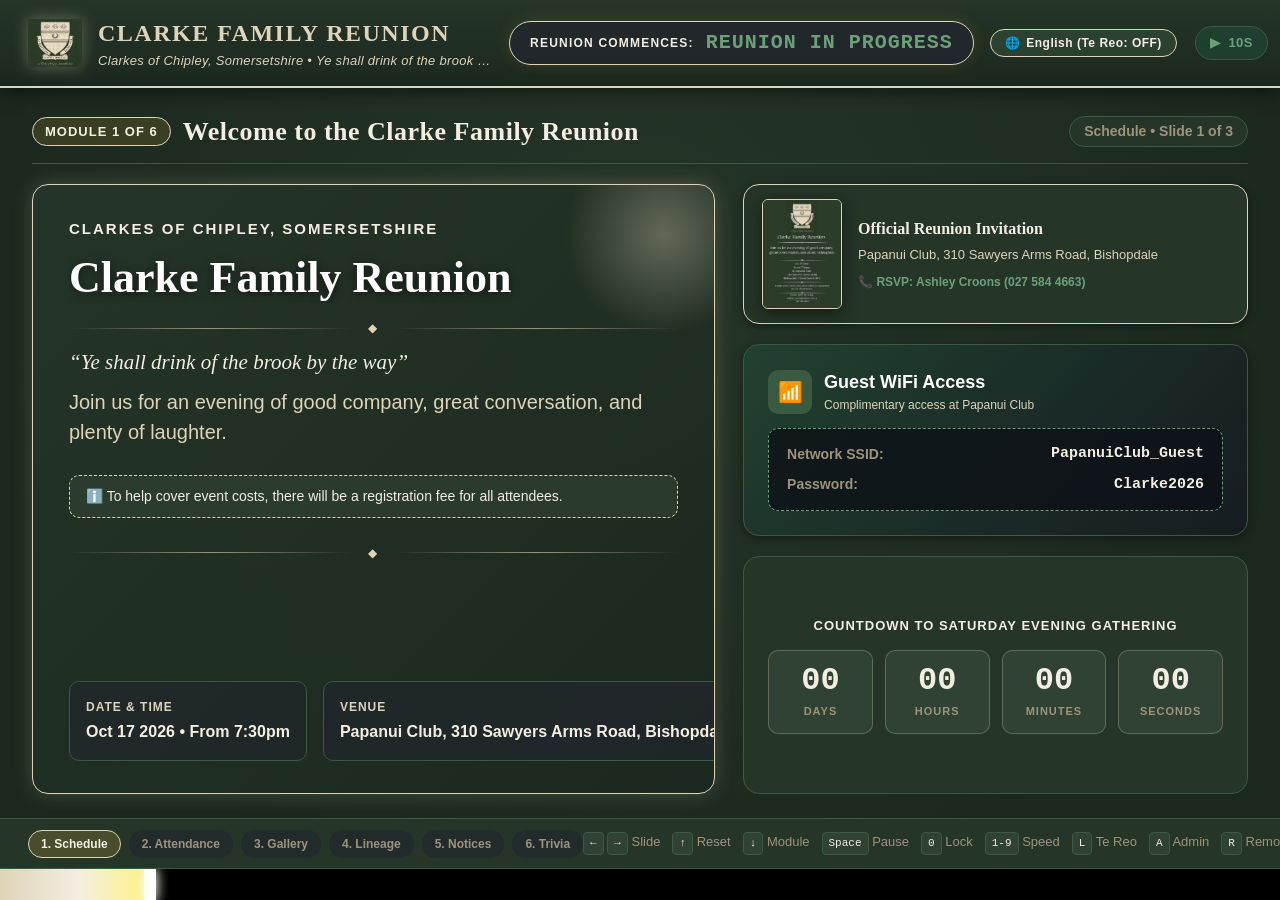
==== commit 7d26aed2: "Add Hunter Green Somersetshire Clarke theme, Te Reo Māori toggle (default OFF), official Papanui Clu" ====
--- a/index.html
+++ b/index.html
@@ -3,13 +3,14 @@
 <head>
   <meta charset="UTF-8">
   <meta name="viewport" content="width=device-width, initial-scale=1.0">
-  <title>Clarke Whānau Reunion 2026 — Live 1080p Display</title>
+  <title>Clarke Family Reunion 2026 — Live 1080p Display</title>
   <link rel="stylesheet" href="style.css">
   <style>
-    /* Specific tweaks for 1080p signage presentation */
-    .tv-brand-crest svg {
+    .tv-brand-crest img {
       width: 100%;
       height: 100%;
+      object-fit: contain;
+      border-radius: 4px;
     }
   </style>
 </head>
@@ -17,7 +18,7 @@
 
   <!-- Top Emergency Broadcast Alert Banner (Shown when emergencyNotice is set) -->
   <div id="emergency-banner" class="emergency-banner">
-    ⚠️ <span id="emergency-text">WHĀNAU NOTICE: Emergency update active</span>
+    ⚠️ <span id="emergency-text">REUNION NOTICE: Emergency update active</span>
   </div>
 
   <!-- TV Top Navigation & Header Bar -->
@@ -25,37 +26,37 @@
     <!-- Left: Family Crest & Brand Title -->
     <div class="tv-brand">
       <div class="tv-brand-crest">
-        <svg viewBox="0 0 100 100" xmlns="http://www.w3.org/2000/svg">
-          <circle cx="50" cy="50" r="46" fill="#161b22" stroke="#d4af37" stroke-width="4"/>
-          <!-- Koru / Māori Motif -->
-          <path d="M50 20 C65 20 78 32 78 48 C78 64 64 76 50 76 C36 76 24 64 24 48 C24 38 32 30 40 30 C46 30 52 35 52 42 C52 47 48 51 44 51 C41 51 39 49 39 46 C39 44 41 42 43 42" 
-                fill="none" stroke="#f3cc56" stroke-width="4.5" stroke-linecap="round"/>
-          <circle cx="50" cy="50" r="4" fill="#c93b2b"/>
-        </svg>
+        <img src="clarke_crest.jpg" alt="Clarkes of Chipley Crest">
       </div>
       <div class="tv-brand-text">
-        <h1 class="tv-brand-title" id="tv-header-title">CLARKE WHĀNAU REUNION 2026</h1>
-        <div class="tv-brand-subtitle" id="tv-header-subtitle">Kia Whakatōmuri Te Haere Whakamua</div>
+        <h1 class="tv-brand-title" id="tv-header-title">Clarke Family Reunion</h1>
+        <div class="tv-brand-subtitle" id="tv-header-subtitle">Clarkes of Chipley, Somersetshire • Ye shall drink of the brook by the way</div>
       </div>
     </div>
 
     <!-- Center: Live Reunion Countdown Widget -->
     <div class="tv-header-center">
       <div class="tv-countdown-badge">
-        <span class="tv-countdown-label">Reunion Countdown:</span>
+        <span class="tv-countdown-label" id="tv-countdown-lbl">Reunion Commences:</span>
         <span class="tv-countdown-digits" id="tv-countdown-display">--d<span class="blink-colon">:</span>--h<span class="blink-colon">:</span>--m<span class="blink-colon">:</span>--s</span>
       </div>
     </div>
 
-    <!-- Right: Status Pill & Live Digital Clock with Blinking Colons -->
+    <!-- Right: Language Toggle, Status Pill & Live Digital Clock -->
     <div class="tv-header-right">
+      <!-- Clickable Language Toggle Button -->
+      <button type="button" id="tv-lang-toggle" class="tv-lang-btn" title="Toggle English / Te Reo Māori (Press L)">
+        <span id="tv-lang-icon">🌐</span>
+        <span id="tv-lang-text">Language: English</span>
+      </button>
+
       <div class="tv-status-pill" id="tv-status-pill">
         <span id="tv-status-icon">▶</span>
         <span id="tv-status-text">10s</span>
       </div>
       <div class="tv-live-clock-box">
-        <div class="tv-live-clock" id="tv-live-clock">12<span class="blink-colon">:</span>00<span class="blink-colon">:</span>00</div>
-        <div class="tv-live-date" id="tv-live-date">Waitangi, New Zealand</div>
+        <div class="tv-live-clock" id="tv-live-clock">19<span class="blink-colon">:</span>30<span class="blink-colon">:</span>00</div>
+        <div class="tv-live-date" id="tv-live-date">Christchurch, New Zealand</div>
       </div>
     </div>
   </header>
@@ -64,87 +65,120 @@
   <main class="tv-stage" id="tv-stage">
 
     <!-- ======================================================================
-         MODULE 0: EVENT SCHEDULE & WELCOME
+         MODULE 0: EVENT SCHEDULE & WELCOME / OFFICIAL INVITATION SHOWCASE
          ====================================================================== -->
     
-    <!-- Slide 0-0: Welcome Hero + Venue + Countdown + WiFi -->
+    <!-- Slide 0-0: Welcome Hero + Official Invitation + Venue + RSVP -->
     <section class="tv-slide" data-module="0" data-slide="0">
       <div class="slide-subhead">
         <div class="slide-module-title">
-          <span class="slide-badge">Module 1 of 6</span>
-          <span class="slide-title-text">Nau Mai, Haere Mai — Welcome Whānau</span>
-        </div>
-        <div class="slide-pagination-pill">Schedule • Slide 1 of 3</div>
+          <span class="slide-badge" id="s00-badge">Module 1 of 6</span>
+          <span class="slide-title-text" id="s00-title">Welcome to the Clarke Family Reunion</span>
+        </div>
+        <div class="slide-pagination-pill" id="s00-page">Schedule • Slide 1 of 3</div>
       </div>
       <div class="hero-welcome-container">
         <div class="hero-card-main">
           <div>
-            <span class="hero-motto">Tīhei Mauri Ora • Welcome Home</span>
-            <h2 class="hero-headline" id="hero-event-title">CLARKE WHĀNAU REUNION 2026</h2>
+            <span class="hero-motto" id="hero-crest-title">Clarkes of Chipley, Somersetshire</span>
+            <h2 class="hero-headline" id="hero-event-title">Clarke Family Reunion</h2>
+            
+            <div class="diamond-divider">
+              <span class="diamond-symbol">◆</span>
+            </div>
+
+            <div style="font-family: Georgia, serif; font-style: italic; color: var(--gold-bright); font-size: 21px; margin-bottom: 8px;">
+              “Ye shall drink of the brook by the way”
+            </div>
+
             <p class="hero-desc" id="hero-event-subtitle">
-              Kia Whakatōmuri Te Haere Whakamua — Honouring Our Past, Building Our Future. 
-              Celebrating 128 years of descendants across all five branches.
+              Join us for an evening of good company, great conversation, and plenty of laughter.
             </p>
-          </div>
+
+            <div style="background: rgba(47, 66, 51, 0.7); border: 1px dashed var(--border-gold); border-radius: var(--radius-md); padding: 10px 16px; margin-bottom: 16px; font-size: 14px; color: var(--gold-bright);">
+              ℹ️ <span id="hero-reg-note">To help cover event costs, there will be a registration fee for all attendees.</span>
+            </div>
+          </div>
+
+          <div class="diamond-divider">
+            <span class="diamond-symbol">◆</span>
+          </div>
+
           <div class="hero-details-row">
             <div class="hero-detail-item">
-              <span class="hero-detail-label">Location</span>
-              <span class="hero-detail-val" id="hero-location-text">Waitangi Treaty Grounds</span>
+              <span class="hero-detail-label" id="lbl-hero-date">Date & Time</span>
+              <span class="hero-detail-val" id="hero-date-val">Oct 17 2026 • From 7:30pm</span>
             </div>
             <div class="hero-detail-item">
-              <span class="hero-detail-label">Reunion Dates</span>
-              <span class="hero-detail-val">Dec 26 – 28, 2026</span>
+              <span class="hero-detail-label" id="lbl-hero-venue">Venue</span>
+              <span class="hero-detail-val" id="hero-location-text">Papanui Club, Christchurch</span>
             </div>
             <div class="hero-detail-item">
-              <span class="hero-detail-label">Descendants</span>
-              <span class="hero-detail-val" id="hero-headcount-stat">300+ Expected Whānau</span>
+              <span class="hero-detail-label" id="lbl-hero-rsvp">RSVP By 31 July</span>
+              <span class="hero-detail-val" id="hero-rsvp-val">ashleycroons@yahoo.com</span>
             </div>
           </div>
         </div>
 
         <div class="hero-side-column">
+          <!-- Official Invitation Poster Showcase Card -->
+          <div class="hero-invitation-card">
+            <img src="clarke_invitation.jpg" alt="Clarke Reunion Invitation" class="hero-invitation-thumb">
+            <div class="hero-invitation-details">
+              <div style="font-family: var(--font-heading); font-size: 16px; font-weight: 800; color: var(--gold-bright);">
+                Official Reunion Invitation
+              </div>
+              <div style="font-size: 13px; color: var(--text-secondary);">
+                Papanui Club, 310 Sawyers Arms Road, Bishopdale
+              </div>
+              <div style="font-size: 12px; color: var(--green-light); font-weight: 600; margin-top: 4px;">
+                📞 RSVP: Ashley Croons (027 584 4663)
+              </div>
+            </div>
+          </div>
+
           <!-- WiFi Credentials Card -->
           <div class="hero-wifi-card">
             <div class="wifi-header">
               <div class="wifi-icon-box">📶</div>
               <div>
-                <div class="wifi-title">Whānau High-Speed WiFi</div>
-                <div class="wifi-subtitle">Free guest access across all marquees</div>
+                <div class="wifi-title" id="wifi-card-title">Guest WiFi Access</div>
+                <div class="wifi-subtitle">Complimentary access at Papanui Club</div>
               </div>
             </div>
             <div class="wifi-cred-box">
               <div class="wifi-cred-row">
                 <span class="wifi-cred-label">Network SSID:</span>
-                <span class="wifi-cred-val" id="wifi-ssid">ClarkeReunion2026</span>
+                <span class="wifi-cred-val" id="wifi-ssid">PapanuiClub_Guest</span>
               </div>
               <div class="wifi-cred-row">
                 <span class="wifi-cred-label">Password:</span>
-                <span class="wifi-cred-val" id="wifi-pass">Whanau2026</span>
+                <span class="wifi-cred-val" id="wifi-pass">Clarke2026</span>
               </div>
             </div>
           </div>
 
           <!-- Countdown Big Box -->
           <div class="hero-countdown-card">
-            <div style="font-size: 13px; font-weight: 700; color: var(--gold-light); text-transform: uppercase; letter-spacing: 1px;">
-              Reunion Opening Ceremony
+            <div style="font-size: 13px; font-weight: 700; color: var(--gold-light); text-transform: uppercase; letter-spacing: 1px;" id="cnt-box-title">
+              Countdown to Saturday Evening Gathering
             </div>
             <div class="countdown-grid">
               <div class="countdown-box">
                 <span class="countdown-val" id="cnt-days">00</span>
-                <span class="countdown-lbl">Days</span>
+                <span class="countdown-lbl" id="cnt-lbl-days">Days</span>
               </div>
               <div class="countdown-box">
                 <span class="countdown-val" id="cnt-hours">00</span>
-                <span class="countdown-lbl">Hours</span>
+                <span class="countdown-lbl" id="cnt-lbl-hours">Hours</span>
               </div>
               <div class="countdown-box">
                 <span class="countdown-val" id="cnt-mins">00</span>
-                <span class="countdown-lbl">Minutes</span>
+                <span class="countdown-lbl" id="cnt-lbl-mins">Minutes</span>
               </div>
               <div class="countdown-box">
                 <span class="countdown-val" id="cnt-secs">00</span>
-                <span class="countdown-lbl">Seconds</span>
+                <span class="countdown-lbl" id="cnt-lbl-secs">Seconds</span>
               </div>
             </div>
           </div>
@@ -156,17 +190,17 @@
     <section class="tv-slide" data-module="0" data-slide="1">
       <div class="slide-subhead">
         <div class="slide-module-title">
-          <span class="slide-badge">Module 1 of 6</span>
-          <span class="slide-title-text">Event Schedule — Days 1 & 2</span>
-        </div>
-        <div class="slide-pagination-pill">Schedule • Slide 2 of 3</div>
+          <span class="slide-badge" id="s01-badge">Module 1 of 6</span>
+          <span class="slide-title-text" id="s01-title">Reunion Itinerary — Evening Celebration & Weekend</span>
+        </div>
+        <div class="slide-pagination-pill" id="s01-page">Schedule • Slide 2 of 3</div>
       </div>
       <div class="schedule-grid-2col">
         <!-- Day 1 Column -->
         <div class="schedule-day-column" id="schedule-col-day1">
           <div class="day-header">
-            <span class="day-title" id="day1-title">Day 1 — Welcome & Mihimihi</span>
-            <span class="day-date" id="day1-date">Friday, 26 Dec</span>
+            <span class="day-title" id="day1-title">Evening Reunion Celebration</span>
+            <span class="day-date" id="day1-date">Saturday, 17 Oct 2026</span>
           </div>
           <div class="timeline-list" id="day1-timeline">
             <!-- Dynamically populated -->
@@ -176,8 +210,8 @@
         <!-- Day 2 Column -->
         <div class="schedule-day-column" id="schedule-col-day2">
           <div class="day-header">
-            <span class="day-title" id="day2-title">Day 2 — Whakapapa & Games</span>
-            <span class="day-date" id="day2-date">Saturday, 27 Dec</span>
+            <span class="day-title" id="day2-title">Sunday Gathering & Mingling</span>
+            <span class="day-date" id="day2-date">Sunday, 18 Oct 2026</span>
           </div>
           <div class="timeline-list" id="day2-timeline">
             <!-- Dynamically populated -->
@@ -186,45 +220,65 @@
       </div>
     </section>
 
-    <!-- Slide 0-2: Schedule Day 3 & Committee Handover -->
+    <!-- Slide 0-2: Venue Protocols, Directions & Committee Notice -->
     <section class="tv-slide" data-module="0" data-slide="2">
       <div class="slide-subhead">
         <div class="slide-module-title">
-          <span class="slide-badge">Module 1 of 6</span>
-          <span class="slide-title-text">Event Schedule — Day 3 & Farewells</span>
-        </div>
-        <div class="slide-pagination-pill">Schedule • Slide 3 of 3</div>
+          <span class="slide-badge" id="s02-badge">Module 1 of 6</span>
+          <span class="slide-title-text" id="s02-title">Venue Information, RSVP & Event Guidelines</span>
+        </div>
+        <div class="slide-pagination-pill" id="s02-page">Schedule • Slide 3 of 3</div>
       </div>
       <div class="schedule-grid-2col">
-        <!-- Day 3 Column -->
-        <div class="schedule-day-column" id="schedule-col-day3">
+        <!-- Venue Guide -->
+        <div class="schedule-day-column">
           <div class="day-header">
-            <span class="day-title" id="day3-title">Day 3 — Memorial & Poroporoaki</span>
-            <span class="day-date" id="day3-date">Sunday, 28 Dec</span>
-          </div>
-          <div class="timeline-list" id="day3-timeline">
-            <!-- Dynamically populated -->
-          </div>
-        </div>
-
-        <!-- Venue & Transport Info Column -->
-        <div class="schedule-day-column" style="background: linear-gradient(135deg, rgba(22,27,34,0.9), rgba(13,17,23,0.95)); border-color: var(--border-gold);">
+            <span class="day-title">Papanui Club Venue Guidelines</span>
+            <span class="day-date">Bishopdale, Christchurch</span>
+          </div>
+          <div style="display: flex; flex-direction: column; gap: 14px; flex: 1; justify-content: space-around;">
+            <div style="background: rgba(47,66,51,0.7); padding: 14px 18px; border-radius: var(--radius-md); border-left: 4px solid var(--green-light);">
+              <div style="font-weight: 700; color: #fff; font-size: 16px;">Address & Arrival</div>
+              <div style="font-size: 13px; color: var(--text-secondary); margin-top: 4px;">
+                310 Sawyers Arms Road, Bishopdale, Christchurch 8053. Doors open at 7:00 PM for guest registration and welcome drinks.
+              </div>
+            </div>
+            <div style="background: rgba(47,66,51,0.7); padding: 14px 18px; border-radius: var(--radius-md); border-left: 4px solid var(--gold-primary);">
+              <div style="font-weight: 700; color: #fff; font-size: 16px;">Parking & Accessibility</div>
+              <div style="font-size: 13px; color: var(--text-secondary); margin-top: 4px;">
+                Abundant free off-street parking in the main club car park. Full wheelchair and mobility ramp access available at front entry.
+              </div>
+            </div>
+            <div style="background: rgba(47,66,51,0.7); padding: 14px 18px; border-radius: var(--radius-md); border-left: 4px solid var(--red-pohutukawa);">
+              <div style="font-weight: 700; color: #fff; font-size: 16px;">Registration Fee Information</div>
+              <div style="font-size: 13px; color: var(--text-secondary); margin-top: 4px;">
+                To help cover event costs, there will be a registration fee for all attendees. Details will be provided upon RSVP.
+              </div>
+            </div>
+          </div>
+        </div>
+
+        <!-- RSVP & Contact Information -->
+        <div class="schedule-day-column" style="background: linear-gradient(135deg, rgba(37,53,40,0.95), rgba(27,40,30,0.98)); border-color: var(--border-gold);">
           <div class="day-header">
-            <span class="day-title" style="color: var(--gold-light);">Venue Locations & Protocols</span>
-            <span class="day-date">Waitangi & Paihia</span>
-          </div>
-          <div style="display: flex; flex-direction: column; gap: 14px; flex: 1; justify-content: space-around;">
-            <div style="background: rgba(33,38,45,0.7); padding: 14px 18px; border-radius: var(--radius-md); border-left: 4px solid var(--green-primary);">
-              <div style="font-weight: 700; color: #fff; font-size: 16px;">Te Whare Rūnanga (Marae Grounds)</div>
-              <div style="font-size: 13px; color: var(--text-secondary); margin-top: 4px;">Official pōwhiri protocol applies. Remove footwear before entering. Please arrive by 10:15 AM.</div>
-            </div>
-            <div style="background: rgba(33,38,45,0.7); padding: 14px 18px; border-radius: var(--radius-md); border-left: 4px solid var(--gold-primary);">
-              <div style="font-weight: 700; color: #fff; font-size: 16px;">Historic Clarke Homestead Grounds</div>
-              <div style="font-size: 13px; color: var(--text-secondary); margin-top: 4px;">Paddock parking available. Hāngī pit site and youth games arena located behind main orchard.</div>
-            </div>
-            <div style="background: rgba(33,38,45,0.7); padding: 14px 18px; border-radius: var(--radius-md); border-left: 4px solid var(--blue-primary);">
-              <div style="font-weight: 700; color: #fff; font-size: 16px;">Whānau Trust AGM & 2030 Committee</div>
-              <div style="font-size: 13px; color: var(--text-secondary); margin-top: 4px;">Nominations open for the 2030 Reunion Committee and Whānau Trust education grant trustees.</div>
+            <span class="day-title" style="color: var(--gold-bright);">RSVP Coordination</span>
+            <span class="day-date">Deadline: 31 July 2026</span>
+          </div>
+          <div style="display: flex; flex-direction: column; gap: 16px; flex: 1; justify-content: center; align-items: center; text-align: center; padding: 20px;">
+            <div style="width: 70px; height: 70px; border-radius: 50%; background: var(--gold-primary); color: #1b281e; display: flex; align-items: center; justify-content: center; font-size: 32px; font-weight: 800;">
+              ✉️
+            </div>
+            <div style="font-size: 18px; font-weight: 700; color: #ffffff;">
+              Please RSVP by 31 July 2026
+            </div>
+            <div style="font-family: var(--font-mono); font-size: 18px; color: var(--gold-bright); font-weight: 800;">
+              ashleycroons@yahoo.com
+            </div>
+            <div style="font-family: var(--font-mono); font-size: 18px; color: var(--green-light); font-weight: 800;">
+              027 584 4663
+            </div>
+            <div style="font-size: 13px; color: var(--text-secondary); max-width: 90%;">
+              Please advise number of adults, children, and any dietary requirements when confirming your attendance.
             </div>
           </div>
         </div>
@@ -239,31 +293,31 @@
     <section class="tv-slide" data-module="1" data-slide="0">
       <div class="slide-subhead">
         <div class="slide-module-title">
-          <span class="slide-badge">Module 2 of 6</span>
-          <span class="slide-title-text">Whānau Attendance & Registration Tracker</span>
-        </div>
-        <div class="slide-pagination-pill">RSVP • Slide 1 of 2</div>
+          <span class="slide-badge" id="s10-badge">Module 2 of 6</span>
+          <span class="slide-title-text" id="s10-title">Family Attendance & RSVP Registration Tracker</span>
+        </div>
+        <div class="slide-pagination-pill" id="s10-page">RSVP • Slide 1 of 2</div>
       </div>
       <div class="attendance-layout">
         <!-- KPI Counters Grid -->
         <div class="kpi-cards-grid">
           <div class="kpi-card">
-            <span class="kpi-card-label">Total Attending</span>
+            <span class="kpi-card-label" id="lbl-kpi-total">Total Attending</span>
             <span class="kpi-card-value" id="kpi-total-people">0</span>
-            <span class="kpi-card-sub" id="kpi-rsvps-count">From 0 registrations</span>
+            <span class="kpi-card-sub" id="kpi-rsvps-count">From 0 bookings</span>
           </div>
           <div class="kpi-card kpi-checkedin">
-            <span class="kpi-card-label">Checked In On-Site</span>
+            <span class="kpi-card-label" id="lbl-kpi-checkedin">Checked In On-Site</span>
             <span class="kpi-card-value" id="kpi-checked-in">0</span>
-            <span class="kpi-card-sub" id="kpi-checkin-pct">0% checked in</span>
+            <span class="kpi-card-sub" id="kpi-checkin-pct">0% arrived</span>
           </div>
           <div class="kpi-card kpi-adults">
-            <span class="kpi-card-label">Adults Registered</span>
+            <span class="kpi-card-label" id="lbl-kpi-adults">Adults Registered</span>
             <span class="kpi-card-value" id="kpi-adults">0</span>
-            <span class="kpi-card-sub">Pakeke (16+ years)</span>
+            <span class="kpi-card-sub">Ages 16+</span>
           </div>
           <div class="kpi-card kpi-kids">
-            <span class="kpi-card-label">Tamariki / Youth</span>
+            <span class="kpi-card-label" id="lbl-kpi-kids">Children & Youth</span>
             <span class="kpi-card-value" id="kpi-kids">0</span>
             <span class="kpi-card-sub">Next generation</span>
           </div>
@@ -271,7 +325,7 @@
 
         <!-- Branch Attendance Leaderboard -->
         <div class="leaderboard-card">
-          <div class="leaderboard-title">Branch Attendance Leaderboard</div>
+          <div class="leaderboard-title" id="ldr-title">Branch Attendance Leaderboard</div>
           <div class="leaderboard-list" id="branch-leaderboard-list">
             <!-- Dynamically populated -->
           </div>
@@ -283,15 +337,15 @@
     <section class="tv-slide" data-module="1" data-slide="1">
       <div class="slide-subhead">
         <div class="slide-module-title">
-          <span class="slide-badge">Module 2 of 6</span>
-          <span class="slide-title-text">Live Check-In Stream & Catering Overview</span>
-        </div>
-        <div class="slide-pagination-pill">RSVP • Slide 2 of 2</div>
+          <span class="slide-badge" id="s11-badge">Module 2 of 6</span>
+          <span class="slide-title-text" id="s11-title">Recent Check-Ins & Catering Dietary Summary</span>
+        </div>
+        <div class="slide-pagination-pill" id="s11-page">RSVP • Slide 2 of 2</div>
       </div>
       <div class="checkin-stream-layout">
         <div class="checkin-list-container">
-          <div style="font-family: var(--font-heading); font-size: 20px; font-weight: 700; color: var(--gold-light); margin-bottom: 14px;">
-            Recent Whānau Check-Ins
+          <div style="font-family: var(--font-heading); font-size: 20px; font-weight: 700; color: var(--gold-light); margin-bottom: 14px;" id="checkin-hdr">
+            Recent Family Check-Ins
           </div>
           <div class="checkin-feed" id="checkin-live-feed">
             <!-- Dynamically populated -->
@@ -299,11 +353,11 @@
         </div>
 
         <div class="dietary-summary-card">
-          <div style="font-family: var(--font-heading); font-size: 20px; font-weight: 700; color: var(--gold-light);">
+          <div style="font-family: var(--font-heading); font-size: 20px; font-weight: 700; color: var(--gold-light);" id="diet-hdr">
             Kitchen & Catering Dietary Summary
           </div>
-          <div style="font-size: 13px; color: var(--text-secondary); margin-top: 4px;">
-            Special meals pre-labeled at kitchen dispatch
+          <div style="font-size: 13px; color: var(--text-secondary); margin-top: 4px;" id="diet-sub">
+            Special meal arrangements confirmed with Papanui Club kitchen
           </div>
           <div class="dietary-pill-list" id="dietary-summary-list">
             <!-- Dynamically populated -->
@@ -320,24 +374,24 @@
     </div>
 
     <!-- ======================================================================
-         MODULE 3: WHAKAPAPA (LINEAGE) & IN MEMORIAM
+         MODULE 3: LINEAGE & IN MEMORIAM
          ====================================================================== -->
 
     <!-- Slide 3-0: Founders & 5 Branches Overview -->
     <section class="tv-slide" data-module="3" data-slide="0">
       <div class="slide-subhead">
         <div class="slide-module-title">
-          <span class="slide-badge">Module 4 of 6</span>
-          <span class="slide-title-text">Whakapapa — Generational Lineage & Branches</span>
-        </div>
-        <div class="slide-pagination-pill">Whakapapa • Slide 1 of 2</div>
+          <span class="slide-badge" id="s30-badge">Module 4 of 6</span>
+          <span class="slide-title-text" id="s30-title">Lineage & Family Branches Overview</span>
+        </div>
+        <div class="slide-pagination-pill" id="s30-page">Lineage • Slide 1 of 2</div>
       </div>
       <div class="whakapapa-founders-banner">
         <div>
-          <span style="font-size: 12px; font-weight: 700; color: var(--gold-primary); text-transform: uppercase; letter-spacing: 1px;">Founding Ancestors</span>
-          <div class="whakapapa-founders-name" id="whakapapa-founders">Samuel & Mereana Clarke (m. 1898, Hokianga)</div>
-        </div>
-        <div class="whakapapa-founders-meta">128 Years of Whānau Heritage • 5 Generations of Descendants</div>
+          <span style="font-size: 12px; font-weight: 700; color: var(--gold-primary); text-transform: uppercase; letter-spacing: 1px;" id="whakapapa-founders-lbl">Ancestral Founders</span>
+          <div class="whakapapa-founders-name" id="whakapapa-founders">Clarkes of Chipley, Somersetshire & Canterbury Pioneers</div>
+        </div>
+        <div class="whakapapa-founders-meta" id="whakapapa-meta">Somersetshire Roots • Canterbury Pioneers • 5 Family Branches</div>
       </div>
       <div class="whakapapa-branches-grid" id="whakapapa-branches-list">
         <!-- Dynamically populated -->
@@ -348,10 +402,10 @@
     <section class="tv-slide" data-module="3" data-slide="1">
       <div class="slide-subhead">
         <div class="slide-module-title">
-          <span class="slide-badge">Module 4 of 6</span>
-          <span class="slide-title-text">Heaimahara — In Loving Memory of Departed Whānau</span>
-        </div>
-        <div class="slide-pagination-pill">In Memoriam • Slide 2 of 2</div>
+          <span class="slide-badge" id="s31-badge">Module 4 of 6</span>
+          <span class="slide-title-text" id="s31-title">In Loving Memory — Honoring Departed Loved Ones</span>
+        </div>
+        <div class="slide-pagination-pill" id="s31-page">In Memoriam • Slide 2 of 2</div>
       </div>
       <div class="memoriam-grid" id="memoriam-tribute-grid">
         <!-- Dynamically populated -->
@@ -359,31 +413,31 @@
     </section>
 
     <!-- ======================================================================
-         MODULE 4: ANNOUNCEMENTS & POTLUCK / TASKS ROSTER
+         MODULE 4: ANNOUNCEMENTS & POTLUCK / ROSTER
          ====================================================================== -->
 
-    <!-- Slide 4-0: Pinned Whānau Announcements -->
+    <!-- Slide 4-0: Pinned Announcements -->
     <section class="tv-slide" data-module="4" data-slide="0">
       <div class="slide-subhead">
         <div class="slide-module-title">
-          <span class="slide-badge">Module 5 of 6</span>
-          <span class="slide-title-text">Whānau Notice Board & Live Announcements</span>
-        </div>
-        <div class="slide-pagination-pill">Notices • Slide 1 of 2</div>
+          <span class="slide-badge" id="s40-badge">Module 5 of 6</span>
+          <span class="slide-title-text" id="s40-title">Reunion Notice Board & Announcements</span>
+        </div>
+        <div class="slide-pagination-pill" id="s40-page">Notices • Slide 1 of 2</div>
       </div>
       <div class="announcements-grid" id="announcements-grid-list">
         <!-- Dynamically populated -->
       </div>
     </section>
 
-    <!-- Slide 4-1: Kai / Potluck & Volunteer Roster -->
+    <!-- Slide 4-1: Supper Coordination & Tasks Roster -->
     <section class="tv-slide" data-module="4" data-slide="1">
       <div class="slide-subhead">
         <div class="slide-module-title">
-          <span class="slide-badge">Module 5 of 6</span>
-          <span class="slide-title-text">Kai / Potluck Roster & Volunteer Coordination</span>
-        </div>
-        <div class="slide-pagination-pill">Potluck • Slide 2 of 2</div>
+          <span class="slide-badge" id="s41-badge">Module 5 of 6</span>
+          <span class="slide-title-text" id="s41-title">Supper, Coordination & Task Roster</span>
+        </div>
+        <div class="slide-pagination-pill" id="s41-page">Coordination • Slide 2 of 2</div>
       </div>
       <div class="potluck-display-grid" id="potluck-display-list">
         <!-- Dynamically populated -->
@@ -391,17 +445,17 @@
     </section>
 
     <!-- ======================================================================
-         MODULE 5: WHĀNAU TRIVIA CHALLENGE
+         MODULE 5: HERITAGE TRIVIA CHALLENGE
          ====================================================================== -->
 
     <!-- Slide 5-0: Active Trivia Question & Scoreboard -->
     <section class="tv-slide" data-module="5" data-slide="0">
       <div class="slide-subhead">
         <div class="slide-module-title">
-          <span class="slide-badge">Module 6 of 6</span>
-          <span class="slide-title-text">Whānau Heritage Trivia Challenge</span>
-        </div>
-        <div class="slide-pagination-pill">Trivia • Slide 1 of 2</div>
+          <span class="slide-badge" id="s50-badge">Module 6 of 6</span>
+          <span class="slide-title-text" id="s50-title">Clarke Family Heritage Trivia Challenge</span>
+        </div>
+        <div class="slide-pagination-pill" id="s50-page">Trivia • Slide 1 of 2</div>
       </div>
       <div class="trivia-layout">
         <div class="trivia-question-card">
@@ -417,7 +471,7 @@
         </div>
 
         <div class="trivia-scoreboard-card">
-          <div style="font-family: var(--font-heading); font-size: 20px; font-weight: 700; color: var(--gold-light); margin-bottom: 14px;">
+          <div style="font-family: var(--font-heading); font-size: 20px; font-weight: 700; color: var(--gold-light); margin-bottom: 14px;" id="trivia-score-hdr">
             Branch Trivia Standings
           </div>
           <div id="trivia-scoreboard-rows">
@@ -431,10 +485,10 @@
     <section class="tv-slide" data-module="5" data-slide="1">
       <div class="slide-subhead">
         <div class="slide-module-title">
-          <span class="slide-badge">Module 6 of 6</span>
-          <span class="slide-title-text">Trivia Reveal & Whānau Historical Fact</span>
-        </div>
-        <div class="slide-pagination-pill">Trivia • Slide 2 of 2</div>
+          <span class="slide-badge" id="s51-badge">Module 6 of 6</span>
+          <span class="slide-title-text" id="s51-title">Trivia Answer Reveal & Historical Fact</span>
+        </div>
+        <div class="slide-pagination-pill" id="s51-page">Trivia • Slide 2 of 2</div>
       </div>
       <div class="trivia-layout">
         <div class="trivia-question-card" style="border-color: var(--green-light);">
@@ -444,9 +498,9 @@
               Question text
             </div>
           </div>
-          <div style="background: rgba(31, 111, 80, 0.25); border: 1px solid var(--green-primary); border-radius: var(--radius-md); padding: 18px 22px;">
-            <div style="font-size: 13px; font-weight: 700; color: var(--green-light); text-transform: uppercase; letter-spacing: 1px; margin-bottom: 6px;">
-              Whānau Historical Fact
+          <div style="background: rgba(47, 66, 51, 0.7); border: 1px solid var(--green-light); border-radius: var(--radius-md); padding: 18px 22px;">
+            <div style="font-size: 13px; font-weight: 700; color: var(--green-light); text-transform: uppercase; letter-spacing: 1px; margin-bottom: 6px;" id="trivia-fact-hdr">
+              Heritage Fact
             </div>
             <div style="font-size: 18px; font-weight: 600; color: #ffffff; line-height: 1.45;" id="trivia-reveal-fact">
               Historical fact text
@@ -458,7 +512,7 @@
         </div>
 
         <div class="trivia-scoreboard-card">
-          <div style="font-family: var(--font-heading); font-size: 20px; font-weight: 700; color: var(--gold-light); margin-bottom: 14px;">
+          <div style="font-family: var(--font-heading); font-size: 20px; font-weight: 700; color: var(--gold-light); margin-bottom: 14px;" id="trivia-score-reveal-hdr">
             Updated Branch Leaderboard
           </div>
           <div id="trivia-scoreboard-rows-reveal">
@@ -474,12 +528,12 @@
   <footer class="tv-footer-bar">
     <!-- Left: Module Indicator Badges -->
     <div class="tv-module-indicators" id="module-indicators">
-      <span class="tv-module-pill" data-mod="0">1. Schedule</span>
-      <span class="tv-module-pill" data-mod="1">2. Attendance</span>
-      <span class="tv-module-pill" data-mod="2">3. Gallery</span>
-      <span class="tv-module-pill" data-mod="3">4. Whakapapa</span>
-      <span class="tv-module-pill" data-mod="4">5. Notices</span>
-      <span class="tv-module-pill" data-mod="5">6. Trivia</span>
+      <span class="tv-module-pill" data-mod="0" id="pill-mod-0">1. Schedule</span>
+      <span class="tv-module-pill" data-mod="1" id="pill-mod-1">2. Attendance</span>
+      <span class="tv-module-pill" data-mod="2" id="pill-mod-2">3. Gallery</span>
+      <span class="tv-module-pill" data-mod="3" id="pill-mod-3">4. Lineage</span>
+      <span class="tv-module-pill" data-mod="4" id="pill-mod-4">5. Notices</span>
+      <span class="tv-module-pill" data-mod="5" id="pill-mod-5">6. Trivia</span>
     </div>
 
     <!-- Right: Keyboard & Remote Shortcut Hints -->
@@ -490,6 +544,7 @@
       <span><span class="kbd-badge">Space</span> Pause</span>
       <span><span class="kbd-badge">0</span> Lock</span>
       <span><span class="kbd-badge">1-9</span> Speed</span>
+      <span><span class="kbd-badge">L</span> Te Reo</span>
       <span><span class="kbd-badge">A</span> Admin</span>
       <span><span class="kbd-badge">R</span> Remote</span>
     </div>
@@ -511,7 +566,6 @@
       var state = ClarkeApp.getState();
       var currentSlideIndex = 0;
       var slides = [];
-      var slideTimer = null;
       var progressInterval = null;
       var slideStartTime = Date.now();
       var activeDurationSec = (state.settings && state.settings.slideDurationSec) || 10;
@@ -531,19 +585,124 @@
       var emergencyText = document.getElementById('emergency-text');
       var moduleIndicators = document.querySelectorAll('.tv-module-pill');
       var galleryContainer = document.getElementById('gallery-slides-container');
+      var langToggleBtn = document.getElementById('tv-lang-toggle');
+      var langIcon = document.getElementById('tv-lang-icon');
+      var langText = document.getElementById('tv-lang-text');
 
       // Initialize Dynamic Content from State
       function renderAllData() {
         state = ClarkeApp.getState();
-
-        // Header & Hero Titles
-        document.getElementById('tv-header-title').textContent = state.eventInfo.title;
-        document.getElementById('tv-header-subtitle').textContent = state.eventInfo.subtitle;
-        document.getElementById('hero-event-title').textContent = state.eventInfo.title;
-        document.getElementById('hero-event-subtitle').textContent = state.eventInfo.subtitle;
+        var useTeReo = !!(state.settings && state.settings.useTeReo);
+
+        // Language Toggle Button State
+        if (useTeReo) {
+          langToggleBtn.classList.add('active');
+          langIcon.textContent = '🇳🇿';
+          langText.textContent = 'Te Reo: ON';
+        } else {
+          langToggleBtn.classList.remove('active');
+          langIcon.textContent = '🌐';
+          langText.textContent = 'English (Te Reo: OFF)';
+        }
+
+        // Header & Titles
+        var eventTitle = ClarkeApp.t(state.eventInfo.title, state.eventInfo.titleMi);
+        var eventSub = ClarkeApp.t(
+          (state.eventInfo.crestTitle || 'Clarkes of Chipley, Somersetshire') + ' • ' + (state.eventInfo.motto || 'Ye shall drink of the brook by the way'),
+          state.eventInfo.subtitleMi || state.eventInfo.subtitle
+        );
+
+        document.getElementById('tv-header-title').textContent = eventTitle;
+        document.getElementById('tv-header-subtitle').textContent = eventSub;
+        document.getElementById('hero-event-title').textContent = eventTitle;
+        document.getElementById('hero-crest-title').textContent = state.eventInfo.crestTitle || 'Clarkes of Chipley, Somersetshire';
+        document.getElementById('hero-event-subtitle').textContent = ClarkeApp.t(state.eventInfo.subtitle, state.eventInfo.subtitleMi || state.eventInfo.subtitle);
         document.getElementById('hero-location-text').textContent = state.eventInfo.location;
+        document.getElementById('hero-date-val').textContent = state.eventInfo.dateDisplay || 'Oct 17 2026 • From 7:30pm';
+        document.getElementById('hero-rsvp-val').textContent = (state.eventInfo.rsvpEmail || 'ashleycroons@yahoo.com') + ' • ' + (state.eventInfo.rsvpPhone || '027 584 4663');
+        document.getElementById('hero-reg-note').textContent = state.eventInfo.registrationFeeNote || 'To help cover event costs, there will be a registration fee for all attendees.';
+        
         document.getElementById('wifi-ssid').textContent = state.eventInfo.wifiSsid;
         document.getElementById('wifi-pass').textContent = state.eventInfo.wifiPass;
+
+        // Dynamic Headings & Badges Localization
+        document.getElementById('tv-countdown-lbl').textContent = ClarkeApp.t('Reunion Commences:', 'Te Timatatanga:');
+        document.getElementById('cnt-box-title').textContent = ClarkeApp.t('Countdown to Saturday Evening Gathering', 'Te Kaute ki te Hui o te Rāhoroi');
+        document.getElementById('cnt-lbl-days').textContent = ClarkeApp.t('Days', 'Rā');
+        document.getElementById('cnt-lbl-hours').textContent = ClarkeApp.t('Hours', 'Hāora');
+        document.getElementById('cnt-lbl-mins').textContent = ClarkeApp.t('Minutes', 'Mēneti');
+        document.getElementById('cnt-lbl-secs').textContent = ClarkeApp.t('Seconds', 'Hēkona');
+
+        document.getElementById('s00-badge').textContent = ClarkeApp.t('Module 1 of 6', 'Wāhanga 1 o te 6');
+        document.getElementById('s00-title').textContent = ClarkeApp.t('Welcome to the Clarke Family Reunion', 'Nau Mai, Haere Mai — Te Huihuinga Whānau');
+        document.getElementById('s00-page').textContent = ClarkeApp.t('Schedule • Slide 1 of 3', 'Hōtaka • Whārangi 1 o te 3');
+
+        document.getElementById('lbl-hero-date').textContent = ClarkeApp.t('Date & Time', 'Te Rā me te Wā');
+        document.getElementById('lbl-hero-venue').textContent = ClarkeApp.t('Venue', 'Wāhi');
+        document.getElementById('lbl-hero-rsvp').textContent = ClarkeApp.t('RSVP By 31 July', 'Whakaae mai i mua i te 31 o Hūrae');
+        document.getElementById('wifi-card-title').textContent = ClarkeApp.t('Guest WiFi Access', 'Ipurangi Ahokore (WiFi)');
+
+        document.getElementById('s01-badge').textContent = ClarkeApp.t('Module 1 of 6', 'Wāhanga 1 o te 6');
+        document.getElementById('s01-title').textContent = ClarkeApp.t('Reunion Itinerary — Evening Celebration & Weekend', 'Hōtaka Whakanui — Rāhoroi me te Rātapu');
+        document.getElementById('s01-page').textContent = ClarkeApp.t('Schedule • Slide 2 of 3', 'Hōtaka • Whārangi 2 o te 3');
+
+        document.getElementById('s02-badge').textContent = ClarkeApp.t('Module 1 of 6', 'Wāhanga 1 o te 6');
+        document.getElementById('s02-title').textContent = ClarkeApp.t('Venue Information, RSVP & Event Guidelines', 'Ngā Kōrero o te Whare me ngā Tikanga');
+        document.getElementById('s02-page').textContent = ClarkeApp.t('Schedule • Slide 3 of 3', 'Hōtaka • Whārangi 3 o te 3');
+
+        document.getElementById('s10-badge').textContent = ClarkeApp.t('Module 2 of 6', 'Wāhanga 2 o te 6');
+        document.getElementById('s10-title').textContent = ClarkeApp.t('Family Attendance & RSVP Registration Tracker', 'Kaitono me te Rēhita Whānau');
+        document.getElementById('s10-page').textContent = ClarkeApp.t('RSVP • Slide 1 of 2', 'Kaitono • Whārangi 1 o te 2');
+        document.getElementById('ldr-title').textContent = ClarkeApp.t('Branch Attendance Leaderboard', 'Rārangi Mema o ngā Peka');
+
+        document.getElementById('lbl-kpi-total').textContent = ClarkeApp.t('Total Attending', 'Huinga Katoa');
+        document.getElementById('lbl-kpi-checkedin').textContent = ClarkeApp.t('Checked In On-Site', 'Kua Tae Mai');
+        document.getElementById('lbl-kpi-adults').textContent = ClarkeApp.t('Adults Registered', 'Pakeke (16+)');
+        document.getElementById('lbl-kpi-kids').textContent = ClarkeApp.t('Children & Youth', 'Tamariki');
+
+        document.getElementById('s11-badge').textContent = ClarkeApp.t('Module 2 of 6', 'Wāhanga 2 o te 6');
+        document.getElementById('s11-title').textContent = ClarkeApp.t('Recent Check-Ins & Catering Dietary Summary', 'Tirohanga Whānau me te Kai');
+        document.getElementById('s11-page').textContent = ClarkeApp.t('RSVP • Slide 2 of 2', 'Kaitono • Whārangi 2 o te 2');
+        document.getElementById('checkin-hdr').textContent = ClarkeApp.t('Recent Family Check-Ins', 'Whānau Kua Tae Mai');
+        document.getElementById('diet-hdr').textContent = ClarkeApp.t('Kitchen & Catering Dietary Summary', 'Whakarāpopototanga Kai Motuhake');
+        document.getElementById('diet-sub').textContent = ClarkeApp.t('Special meal arrangements confirmed with Papanui Club kitchen', 'He kai motuhake kua whakaritea ki te kīhini o Papanui Club');
+
+        document.getElementById('s30-badge').textContent = ClarkeApp.t('Module 4 of 6', 'Wāhanga 4 o te 6');
+        document.getElementById('s30-title').textContent = ClarkeApp.t('Lineage & Family Branches Overview', 'Whakapapa me ngā Peka Whānau');
+        document.getElementById('s30-page').textContent = ClarkeApp.t('Lineage • Slide 1 of 2', 'Whakapapa • Whārangi 1 o te 2');
+        document.getElementById('whakapapa-founders-lbl').textContent = ClarkeApp.t('Ancestral Founders', 'Ngā Tīpuna');
+        document.getElementById('whakapapa-meta').textContent = ClarkeApp.t('Somersetshire Roots • Canterbury Pioneers • 5 Family Branches', 'Ngā Pakiaka o Somerset • Ngā Pae o Waitaha');
+
+        document.getElementById('s31-badge').textContent = ClarkeApp.t('Module 4 of 6', 'Wāhanga 4 o te 6');
+        document.getElementById('s31-title').textContent = ClarkeApp.t('In Loving Memory — Honoring Departed Loved Ones', 'Heaimahara — He Whakamaharatanga');
+        document.getElementById('s31-page').textContent = ClarkeApp.t('In Memoriam • Slide 2 of 2', 'Heaimahara • Whārangi 2 o te 2');
+
+        document.getElementById('s40-badge').textContent = ClarkeApp.t('Module 5 of 6', 'Wāhanga 5 o te 6');
+        document.getElementById('s40-title').textContent = ClarkeApp.t('Reunion Notice Board & Announcements', 'Pānui me ngā Whakaaturanga');
+        document.getElementById('s40-page').textContent = ClarkeApp.t('Notices • Slide 1 of 2', 'Pānui • Whārangi 1 o te 2');
+
+        document.getElementById('s41-badge').textContent = ClarkeApp.t('Module 5 of 6', 'Wāhanga 5 o te 6');
+        document.getElementById('s41-title').textContent = ClarkeApp.t('Supper, Coordination & Task Roster', 'Rārangi Mahi me ngā Kai');
+        document.getElementById('s41-page').textContent = ClarkeApp.t('Coordination • Slide 2 of 2', 'Mahi • Whārangi 2 o te 2');
+
+        document.getElementById('s50-badge').textContent = ClarkeApp.t('Module 6 of 6', 'Wāhanga 6 o te 6');
+        document.getElementById('s50-title').textContent = ClarkeApp.t('Clarke Family Heritage Trivia Challenge', 'Pātai Whānau — Trivia');
+        document.getElementById('s50-page').textContent = ClarkeApp.t('Trivia • Slide 1 of 2', 'Pātai • Whārangi 1 o te 2');
+        document.getElementById('trivia-score-hdr').textContent = ClarkeApp.t('Branch Trivia Standings', 'Ngā Kaute o ngā Peka');
+
+        document.getElementById('s51-badge').textContent = ClarkeApp.t('Module 6 of 6', 'Wāhanga 6 o te 6');
+        document.getElementById('s51-title').textContent = ClarkeApp.t('Trivia Answer Reveal & Historical Fact', 'Whakautu me ngā Kōrero Tuku Iho');
+        document.getElementById('s51-page').textContent = ClarkeApp.t('Trivia • Slide 2 of 2', 'Pātai • Whārangi 2 o te 2');
+        document.getElementById('trivia-fact-hdr').textContent = ClarkeApp.t('Heritage Fact', 'Kōrero Tuku Iho');
+        document.getElementById('trivia-score-reveal-hdr').textContent = ClarkeApp.t('Updated Branch Leaderboard', 'Rārangi Kaute Whakahōu');
+
+        // Footer module pills
+        document.getElementById('pill-mod-0').textContent = ClarkeApp.t('1. Schedule', '1. Hōtaka');
+        document.getElementById('pill-mod-1').textContent = ClarkeApp.t('2. Attendance', '2. Whānau');
+        document.getElementById('pill-mod-2').textContent = ClarkeApp.t('3. Gallery', '3. Whakaahua');
+        document.getElementById('pill-mod-3').textContent = ClarkeApp.t('4. Lineage', '4. Whakapapa');
+        document.getElementById('pill-mod-4').textContent = ClarkeApp.t('5. Notices', '5. Pānui');
+        document.getElementById('pill-mod-5').textContent = ClarkeApp.t('6. Trivia', '6. Pātai');
 
         // Emergency Notice Banner
         if (state.eventInfo.emergencyNotice && state.eventInfo.emergencyNotice.trim().length > 0) {
@@ -553,7 +712,7 @@
           emergencyBanner.style.display = 'none';
         }
 
-        // Schedule Day 1, Day 2, Day 3
+        // Schedule Day 1, Day 2
         renderScheduleDays();
 
         // RSVP KPIs & Leaderboard
@@ -581,7 +740,7 @@
       function renderScheduleDays() {
         var days = state.schedule || [];
         if (days[0]) {
-          document.getElementById('day1-title').textContent = days[0].dayName;
+          document.getElementById('day1-title').textContent = ClarkeApp.t(days[0].dayName, days[0].dayNameMi || days[0].dayName);
           document.getElementById('day1-date').textContent = days[0].dateString;
           var html1 = '';
           (days[0].items || []).forEach(function (it) {
@@ -596,7 +755,7 @@
         }
 
         if (days[1]) {
-          document.getElementById('day2-title').textContent = days[1].dayName;
+          document.getElementById('day2-title').textContent = ClarkeApp.t(days[1].dayName, days[1].dayNameMi || days[1].dayName);
           document.getElementById('day2-date').textContent = days[1].dateString;
           var html2 = '';
           (days[1].items || []).forEach(function (it) {
@@ -609,21 +768,6 @@
           });
           document.getElementById('day2-timeline').innerHTML = html2;
         }
-
-        if (days[2]) {
-          document.getElementById('day3-title').textContent = days[2].dayName;
-          document.getElementById('day3-date').textContent = days[2].dateString;
-          var html3 = '';
-          (days[2].items || []).forEach(function (it) {
-            html3 += '<div class="timeline-item">' +
-              '<div class="timeline-time">' + it.time + '</div>' +
-              '<div class="timeline-body">' +
-              '<div class="timeline-event-name">' + it.title + '</div>' +
-              '<div class="timeline-location">📍 ' + it.location + ' • Lead: ' + it.lead + '</div>' +
-              '</div></div>';
-          });
-          document.getElementById('day3-timeline').innerHTML = html3;
-        }
       }
 
       function renderAttendanceData() {
@@ -650,8 +794,7 @@
 
         var grandTotal = totalAdults + totalKids;
         document.getElementById('kpi-total-people').textContent = grandTotal;
-        document.getElementById('kpi-rsvps-count').textContent = 'From ' + rsvps.length + ' whānau bookings';
-        document.getElementById('hero-headcount-stat').textContent = grandTotal + ' Whānau Confirmed';
+        document.getElementById('kpi-rsvps-count').textContent = 'From ' + rsvps.length + ' registered parties';
         document.getElementById('kpi-checked-in').textContent = totalCheckedIn;
         var pct = grandTotal > 0 ? Math.round((totalCheckedIn / grandTotal) * 100) : 0;
         document.getElementById('kpi-checkin-pct').textContent = pct + '% on-site arrived';
@@ -686,7 +829,7 @@
         var recentChecked = rsvps.filter(function (r) { return r.checkedIn; }).slice(0, 6);
         var feedHtml = '';
         recentChecked.forEach(function (r) {
-          var initials = (r.name || 'W').split(' ').map(function (n) { return n[0]; }).join('').slice(0, 2);
+          var initials = (r.name || 'C').split(' ').map(function (n) { return n[0]; }).join('').slice(0, 2);
           feedHtml += '<div class="checkin-item">' +
             '<div class="checkin-person">' +
             '<div class="checkin-avatar">' + initials + '</div>' +
@@ -694,7 +837,7 @@
             '<div class="checkin-name">' + r.name + ' (' + (r.adults + r.kids) + ' pax)</div>' +
             '<div class="checkin-branch-tag">' + r.branch + '</div>' +
             '</div></div>' +
-            '<span class="badge badge-green">Checked In</span>' +
+            '<span class="badge badge-green">' + ClarkeApp.t('Checked In', 'Tae Mai') + '</span>' +
             '</div>';
         });
         document.getElementById('checkin-live-feed').innerHTML = feedHtml;
@@ -717,20 +860,79 @@
 
       function renderPhotoGallerySlides() {
         var photos = state.photos || [];
+        var albumUrl = (state.eventInfo && state.eventInfo.sharedAlbumUrl) || 'https://photos.app.goo.gl/6fGko2NUqKfQp7866';
+        var albumTitle = (state.eventInfo && state.eventInfo.sharedAlbumTitle) || '2026 -CLARKE FAMILY REUNION';
+        var qrUrl = 'https://api.qrserver.com/v1/create-qr-code/?size=180x180&data=' + encodeURIComponent(albumUrl);
         var html = '';
-        // Group photos into pairs of 2 per slide
-        for (var i = 0; i < photos.length; i += 2) {
-          var slideNum = Math.floor(i / 2);
-          var p1 = photos[i];
-          var p2 = photos[i + 1];
+
+        // Slide 0: Prominent Shared Photo Album Hub with Scannable QR Code & Cover Photo
+        html += '<section class="tv-slide" data-module="2" data-slide="0">' +
+          '<div class="slide-subhead">' +
+          '<div class="slide-module-title">' +
+          '<span class="slide-badge">' + ClarkeApp.t('Module 3 of 6', 'Wāhanga 3 o te 6') + '</span>' +
+          '<span class="slide-title-text">' + ClarkeApp.t('Official Shared Photo Album & Live Photo Hub', 'Pukapuka Whakaahua Whānau') + '</span>' +
+          '</div>' +
+          '<div class="slide-pagination-pill">' + ClarkeApp.t('Gallery • Slide 1 of ', 'Whakaahua • Whārangi 1 o te ') + (Math.ceil((photos.length - 1) / 2) + 1) + '</div>' +
+          '</div>' +
+          '<div class="gallery-slide-container">' +
+          '<div class="gallery-card">' +
+          '<div class="gallery-img-wrapper">' +
+          '<img src="' + (photos[0] ? photos[0].url : 'clarke_invitation.jpg') + '" class="gallery-photo-img" alt="' + albumTitle + '">' +
+          '</div>' +
+          '<div class="gallery-caption-overlay">' +
+          '<div class="gallery-meta-row">' +
+          '<span class="gallery-year-badge">2026</span>' +
+          '<span class="gallery-branch-tag">Google Photos Live Album</span>' +
+          '</div>' +
+          '<div class="gallery-title">' + albumTitle + '</div>' +
+          '<div class="gallery-caption">' + ClarkeApp.t('Collaborative family album • Scan the QR code or click to upload and view photos in real time.', 'Pukapuka whakaahua whānau • Matawaihia te waehere QR hei tuku whakaahua.') + '</div>' +
+          '</div></div>' +
+          '<div class="shared-album-card">' +
+          '<div>' +
+          '<div style="font-family: var(--font-heading); font-size: 24px; font-weight: 800; color: var(--gold-bright); margin-bottom: 6px;">' +
+          '📷 ' + ClarkeApp.t('Upload Your Reunion Photos', 'Tukua mai ō Whakaahua') +
+          '</div>' +
+          '<div style="font-size: 14px; color: var(--text-secondary); line-height: 1.45; margin-bottom: 14px;">' +
+          ClarkeApp.t('Scan this QR code using your smartphone camera to join our shared Google Photos album and upload photos from tonight’s celebration!', 'Matawaihia tēnei waehere QR ki tō waea pūkoro hei tuku whakaahua ki te pukapuka a Google Photos!') +
+          '</div>' +
+          '<div class="diamond-divider"><span class="diamond-symbol">◆</span></div>' +
+          '<div class="shared-album-qr-box">' +
+          '<img src="' + qrUrl + '" alt="QR Code to Clarke Reunion Album" class="shared-album-qr-img">' +
+          '<div style="font-size: 12px; font-weight: 700; color: var(--gold-light); text-transform: uppercase; letter-spacing: 0.5px;">' +
+          ClarkeApp.t('Scan with Phone Camera', 'Matawaihia ki te Waea') +
+          '</div>' +
+          '<a href="' + albumUrl + '" target="_blank" rel="noopener noreferrer" style="color: var(--gold-bright); font-family: var(--font-mono); font-size: 13px; font-weight: 700; text-decoration: underline; word-break: break-all;">' +
+          'photos.app.goo.gl/6fGko2NUqKfQp7866' +
+          '</a>' +
+          '</div>' +
+          '</div>' +
+          '<div style="background: rgba(37,53,40,0.8); border: 1px dashed var(--border-gold); border-radius: var(--radius-md); padding: 10px 16px; font-size: 13px; color: var(--text-secondary); display: flex; align-items: center; justify-content: space-between;">' +
+          '<span>📱 ' + ClarkeApp.t('Compatible with iPhone & Android Camera apps', 'Ka taea e ngā waea iPhone me Android') + '</span>' +
+          '<a href="' + albumUrl + '" target="_blank" class="btn btn-primary" style="padding: 6px 14px; font-size: 12px; text-decoration: none;">' + ClarkeApp.t('Open Album ↗', 'Whakatuwheratia ↗') + '</a>' +
+          '</div>' +
+          '</div>' +
+          '</div></section>';
+
+        // Remaining photos paired in slides
+        var remainingPhotos = photos.slice(1);
+        for (var i = 0; i < remainingPhotos.length; i += 2) {
+          var slideNum = Math.floor(i / 2) + 1;
+          var p1 = remainingPhotos[i];
+          var p2 = remainingPhotos[i + 1];
+          var totalSlides = Math.ceil(remainingPhotos.length / 2) + 1;
 
           html += '<section class="tv-slide" data-module="2" data-slide="' + slideNum + '">' +
             '<div class="slide-subhead">' +
             '<div class="slide-module-title">' +
-            '<span class="slide-badge">Module 3 of 6</span>' +
-            '<span class="slide-title-text">Historic Photo Gallery & Whānau Archives</span>' +
+            '<span class="slide-badge">' + ClarkeApp.t('Module 3 of 6', 'Wāhanga 3 o te 6') + '</span>' +
+            '<span class="slide-title-text">' + ClarkeApp.t('Historic Photo Gallery & Archival Wall', 'Ngā Whakaahua o Nehe') + '</span>' +
             '</div>' +
-            '<div class="slide-pagination-pill">Gallery • Slide ' + (slideNum + 1) + ' of ' + Math.ceil(photos.length / 2) + '</div>' +
+            '<div style="display:flex; align-items:center; gap:12px;">' +
+            '<a href="' + albumUrl + '" target="_blank" style="text-decoration:none; display:inline-flex; align-items:center; gap:6px; font-size:12px; font-weight:700; color:var(--gold-bright); background:rgba(47,66,51,0.8); border:1px solid var(--border-gold); padding:4px 12px; border-radius:var(--radius-full);">' +
+            '📷 ' + ClarkeApp.t('Shared Album (QR)', 'Pukapuka Whakaahua') +
+            '</a>' +
+            '<div class="slide-pagination-pill">' + ClarkeApp.t('Gallery • Slide ', 'Whakaahua • Whārangi ') + (slideNum + 1) + ' of ' + totalSlides + '</div>' +
+            '</div>' +
             '</div>' +
             '<div class="gallery-slide-container">';
 
@@ -772,7 +974,7 @@
 
       function renderWhakapapa() {
         var tree = state.familyTree || {};
-        document.getElementById('whakapapa-founders').textContent = tree.founders || 'Samuel & Mereana Clarke';
+        document.getElementById('whakapapa-founders').textContent = tree.founders || 'Clarkes of Chipley, Somersetshire & Canterbury Pioneers';
         var branches = tree.branches || [];
         var html = '';
         branches.forEach(function (b) {
@@ -807,7 +1009,7 @@
             '</div>' +
             '<div class="memoriam-footer">' +
             '<span>' + m.branch + '</span>' +
-            '<span style="color: var(--gold-light);">' + (m.role || 'Kaumātua') + '</span>' +
+            '<span style="color: var(--gold-light);">' + (m.role || 'Family Elder') + '</span>' +
             '</div></div>';
         });
         document.getElementById('memoriam-tribute-grid').innerHTML = html;
@@ -823,7 +1025,7 @@
             '<div class="announcement-header">' +
             '<div class="announcement-title">' + a.title + '</div>' +
             '<span class="announcement-badge ' + (isHigh ? 'badge-red' : 'badge-gold') + '">' +
-            (isHigh ? 'Urgent Notice' : 'Whānau Update') +
+            (isHigh ? ClarkeApp.t('Important Notice', 'Pānui Whakahirahira') : ClarkeApp.t('Family Update', 'Pānui Whānau')) +
             '</span>' +
             '</div>' +
             '<div class="announcement-body">' + a.body + '</div>' +
@@ -848,7 +1050,7 @@
             '</div>' +
             '<div style="display: flex; justify-content: space-between; align-items: center; margin-top: 10px;">' +
             '<span style="font-size: 13px; color: var(--text-secondary); white-space: nowrap; overflow: hidden; text-overflow: ellipsis; max-width: 60%;">' +
-            (isClaimed ? ('👤 ' + p.claimedBy) : 'Open for claim') +
+            (isClaimed ? ('👤 ' + p.claimedBy) : 'Open for allocation') +
             '</span>' +
             '<span class="potluck-status-tag ' + (isClaimed ? 'potluck-claimed' : 'potluck-needed') + '">' +
             p.status +
@@ -973,7 +1175,6 @@
             return;
           }
         }
-        // Fallback to first slide
         showSlide(0);
       }
 
@@ -1061,13 +1262,13 @@
         liveClock.innerHTML = ClarkeApp.formatClockWithBlinkingColons(now) + ' <span style="font-size:16px; font-weight:700; color:var(--gold-primary);">NZDT</span>';
         
         var options = { weekday: 'short', month: 'short', day: 'numeric', year: 'numeric' };
-        liveDate.textContent = now.toLocaleDateString('en-NZ', options) + ' • Waitangi Grounds';
+        liveDate.textContent = now.toLocaleDateString('en-NZ', options) + ' • Christchurch, NZ';
 
         // Countdown
-        var targetISO = (state.eventInfo && state.eventInfo.dateISO) || '2026-12-26T10:00:00+13:00';
+        var targetISO = (state.eventInfo && state.eventInfo.dateISO) || '2026-10-17T19:30:00+13:00';
         var parts = ClarkeApp.getCountdownParts(targetISO);
         if (parts.isPassed) {
-          countdownDisplay.innerHTML = '<span style="color:var(--green-light);">EVENT IN PROGRESS</span>';
+          countdownDisplay.innerHTML = '<span style="color:var(--green-light);">' + ClarkeApp.t('REUNION IN PROGRESS', 'E HAERE ANA TE HUI') + '</span>';
         } else {
           var pad = function (n) { return String(n).padStart(2, '0'); };
           countdownDisplay.innerHTML = parts.days + 'd<span class="blink-colon">:</span>' +
@@ -1082,6 +1283,12 @@
         }
       }
 
+      // Language Toggle Click Event
+      langToggleBtn.addEventListener('click', function () {
+        ClarkeApp.toggleTeReo();
+        renderAllData();
+      });
+
       // Keyboard Controls per User Rules
       window.addEventListener('keydown', function (e) {
         // Input Guard: ignore if inside form elements
@@ -1121,6 +1328,12 @@
           case 'R':
             e.preventDefault();
             window.open('remote.html', '_blank');
+            break;
+          case 'l':
+          case 'L':
+            e.preventDefault();
+            ClarkeApp.toggleTeReo();
+            renderAllData();
             break;
           case '0':
             e.preventDefault();
@@ -1210,6 +1423,9 @@
             var sec = parseInt(data.payload, 10);
             if (sec) setDuration(sec);
             break;
+          case 'toggleTeReo':
+            renderAllData();
+            break;
           case 'RELOAD':
             location.reload();
             break;
--- a/style.css
+++ b/style.css
@@ -1,42 +1,51 @@
 /* ==========================================================================
-   Clarke Whānau Reunion 2026 — Shared Design System & 1080p Digital Signage
-   Theme: Heritage NZ (Deep Charcoal, Heritage Gold, Pohutukawa Red, Forest Green)
+   Clarke Family Reunion 2026 — Shared Design System & 1080p Digital Signage
+   Theme: Official Chipley Somersetshire Heritage (Deep Forest Green & Warm Parchment)
    ========================================================================== */
 
 :root {
-  /* Color Palette */
-  --bg-primary: #0d1117;
-  --bg-secondary: #161b22;
-  --bg-tertiary: #21262d;
-  --bg-card: rgba(22, 27, 34, 0.85);
-  --bg-card-hover: rgba(33, 38, 45, 0.95);
+  /* Exact Invitation Deep Forest / Hunter Green & Parchment Palette */
+  --bg-deep: #1b281e;
+  --bg-surface: #253528;
+  --bg-elevated: #2f4233;
+  --bg-glass: rgba(37, 53, 40, 0.92);
   
-  --border-color: #30363d;
-  --border-gold: #d4af37;
-  --border-subtle: rgba(212, 175, 55, 0.25);
-
-  --gold-primary: #d4af37;
-  --gold-light: #f3cc56;
-  --gold-dark: #aa8522;
-  --gold-glow: rgba(212, 175, 55, 0.35);
-
-  --red-primary: #c93b2b;
-  --red-light: #e64938;
-  --red-dark: #8c2317;
-  --red-glow: rgba(201, 59, 43, 0.35);
-
-  --green-primary: #1f6f50;
-  --green-light: #2da44e;
-  --green-dark: #144934;
-  --green-glow: rgba(31, 111, 80, 0.35);
-
-  --blue-primary: #1f6feb;
-  --blue-glow: rgba(31, 111, 235, 0.35);
-
-  --text-primary: #f0f6fc;
-  --text-secondary: #c9d1d9;
-  --text-muted: #8b949e;
-  --text-gold: #f3cc56;
+  --bg-primary: #1b281e;
+  --bg-secondary: #253528;
+  --bg-tertiary: #2f4233;
+  --bg-card: rgba(37, 53, 40, 0.92);
+  --bg-card-hover: rgba(47, 66, 51, 0.96);
+  
+  --border-color: #3b5a42;
+  --border-gold: #dfd3b8;
+  --border-subtle: rgba(223, 211, 184, 0.28);
+
+  --gold-primary: #dfd3b8; /* Warm Parchment / Somerset Cream */
+  --gold-bright: #f4eee1;  /* High-contrast bright cream */
+  --gold-light: #f4eee1;
+  --gold-muted: #9e937b;
+  --gold-dark: #7a7059;
+  --gold-glow: rgba(223, 211, 184, 0.35);
+
+  --green-forest: #3b5a42;
+  --green-light: #6ca177;
+  --green-dark: #1b281e;
+  --green-primary: #3b5a42;
+  --green-glow: rgba(108, 161, 119, 0.35);
+
+  --red-pohutukawa: #b84a39;
+  --red-primary: #b84a39;
+  --red-light: #d45b48;
+  --red-dark: #802e21;
+  --red-glow: rgba(184, 74, 57, 0.35);
+
+  --blue-primary: #4a7c9b;
+  --blue-glow: rgba(74, 124, 155, 0.35);
+
+  --text-primary: #f4eee1;
+  --text-secondary: #dfd3b8;
+  --text-muted: #9e937b;
+  --text-gold: #f4eee1;
 
   /* Typography */
   --font-family: -apple-system, BlinkMacSystemFont, "Segoe UI", "Noto Sans", Helvetica, Arial, sans-serif, "Apple Color Emoji", "Segoe UI Emoji";
@@ -47,14 +56,79 @@
   --shadow-sm: 0 2px 8px rgba(0, 0, 0, 0.4);
   --shadow-md: 0 4px 16px rgba(0, 0, 0, 0.5);
   --shadow-lg: 0 8px 32px rgba(0, 0, 0, 0.7);
-  --shadow-gold: 0 0 20px rgba(212, 175, 55, 0.25);
-  --shadow-red: 0 0 20px rgba(201, 59, 43, 0.3);
+  --shadow-gold: 0 0 20px rgba(223, 211, 184, 0.22);
+  --shadow-red: 0 0 20px rgba(184, 74, 57, 0.3);
 
   /* Radius */
   --radius-sm: 6px;
   --radius-md: 10px;
   --radius-lg: 16px;
   --radius-full: 9999px;
+}
+
+/* Ornamental Diamond Divider matching Invitation (── ◆ ──) */
+.diamond-divider {
+  display: flex;
+  align-items: center;
+  justify-content: center;
+  gap: 16px;
+  margin: 10px 0;
+  color: var(--gold-muted);
+  font-size: 13px;
+  width: 100%;
+}
+
+.diamond-divider::before,
+.diamond-divider::after {
+  content: "";
+  flex: 1;
+  height: 1px;
+  background: linear-gradient(90deg, transparent, var(--gold-muted), transparent);
+}
+
+.diamond-symbol {
+  color: var(--gold-primary);
+  font-size: 12px;
+  letter-spacing: 2px;
+}
+
+/* TV Language Toggle Button */
+.tv-lang-btn {
+  display: inline-flex;
+  align-items: center;
+  gap: 6px;
+  padding: 6px 14px;
+  border-radius: var(--radius-full);
+  font-size: 12px;
+  font-weight: 700;
+  letter-spacing: 0.5px;
+  background: rgba(59, 90, 66, 0.45);
+  border: 1px solid var(--border-gold);
+  color: var(--gold-bright);
+  cursor: pointer;
+  transition: all 0.2s ease;
+  white-space: nowrap;
+  user-select: none;
+}
+
+.tv-lang-btn:hover {
+  background: rgba(108, 161, 119, 0.35);
+  border-color: var(--gold-bright);
+  box-shadow: 0 0 10px rgba(223, 211, 184, 0.25);
+}
+
+.tv-lang-btn.active {
+  background: var(--gold-primary);
+  color: var(--bg-deep);
+  border-color: var(--gold-bright);
+}
+
+.tv-brand-crest img {
+  width: 100%;
+  height: 100%;
+  object-fit: contain;
+  border-radius: 4px;
+  display: block;
 }
 
 /* Base Reset & Box Sizing */
@@ -116,7 +190,7 @@
   height: 88px;
   min-height: 88px;
   max-height: 88px;
-  background: linear-gradient(180deg, #161b22 0%, #0d1117 100%);
+  background: linear-gradient(180deg, var(--bg-surface) 0%, var(--bg-deep) 100%);
   border-bottom: 2px solid var(--gold-primary);
   box-shadow: var(--shadow-md);
   display: flex;
@@ -304,7 +378,7 @@
   width: 100%;
   height: calc(100vh - 88px - 50px - 32px); /* 1080 - header(88) - footer(50) - bar(32) */
   box-sizing: border-box;
-  background: radial-gradient(circle at 50% 25%, #161b22 0%, #0d1117 80%);
+  background: radial-gradient(circle at 50% 25%, var(--bg-surface) 0%, var(--bg-deep) 80%);
 }
 
 .tv-slide {
@@ -395,10 +469,10 @@
 }
 
 .hero-card-main {
-  background: linear-gradient(135deg, rgba(22, 27, 34, 0.95), rgba(13, 17, 23, 0.95));
+  background: linear-gradient(135deg, rgba(37, 53, 40, 0.95), rgba(27, 40, 30, 0.95));
   border: 1px solid var(--border-gold);
   border-radius: var(--radius-lg);
-  padding: 36px 40px;
+  padding: 32px 36px;
   display: flex;
   flex-direction: column;
   justify-content: space-between;
@@ -612,6 +686,35 @@
   text-transform: uppercase;
   letter-spacing: 1px;
   margin-top: 6px;
+}
+
+/* Invitation Card Showcase */
+.hero-invitation-card {
+  display: flex;
+  align-items: center;
+  gap: 16px;
+  background: var(--bg-surface);
+  border: 1px solid var(--border-gold);
+  border-radius: var(--radius-lg);
+  padding: 14px 18px;
+  box-shadow: var(--shadow-sm);
+}
+
+.hero-invitation-thumb {
+  width: 80px;
+  height: 110px;
+  object-fit: cover;
+  border-radius: var(--radius-sm);
+  border: 1px solid var(--border-gold);
+  box-shadow: var(--shadow-md);
+  flex-shrink: 0;
+}
+
+.hero-invitation-details {
+  display: flex;
+  flex-direction: column;
+  gap: 4px;
+  overflow: hidden;
 }
 
 /* ==========================================================================
@@ -1091,6 +1194,42 @@
   text-overflow: ellipsis;
 }
 
+/* Shared Google Photos Album Banner & Card */
+.shared-album-card {
+  display: flex;
+  flex-direction: column;
+  justify-content: space-between;
+  background: linear-gradient(135deg, rgba(37, 53, 40, 0.95), rgba(27, 40, 30, 0.98));
+  border: 2px solid var(--border-gold);
+  border-radius: var(--radius-lg);
+  padding: 24px;
+  box-shadow: var(--shadow-gold);
+  height: 100%;
+}
+
+.shared-album-qr-box {
+  display: flex;
+  flex-direction: column;
+  align-items: center;
+  justify-content: center;
+  background: rgba(27, 40, 30, 0.85);
+  border: 1px solid var(--border-gold);
+  border-radius: var(--radius-md);
+  padding: 14px;
+  gap: 8px;
+  text-align: center;
+}
+
+.shared-album-qr-img {
+  width: 160px;
+  height: 160px;
+  background: #ffffff;
+  padding: 6px;
+  border-radius: var(--radius-md);
+  box-shadow: 0 4px 16px rgba(0, 0, 0, 0.6);
+  display: block;
+}
+
 /* ==========================================================================
    Module 3: Whakapapa (Lineage) & In Memoriam
    ========================================================================== */
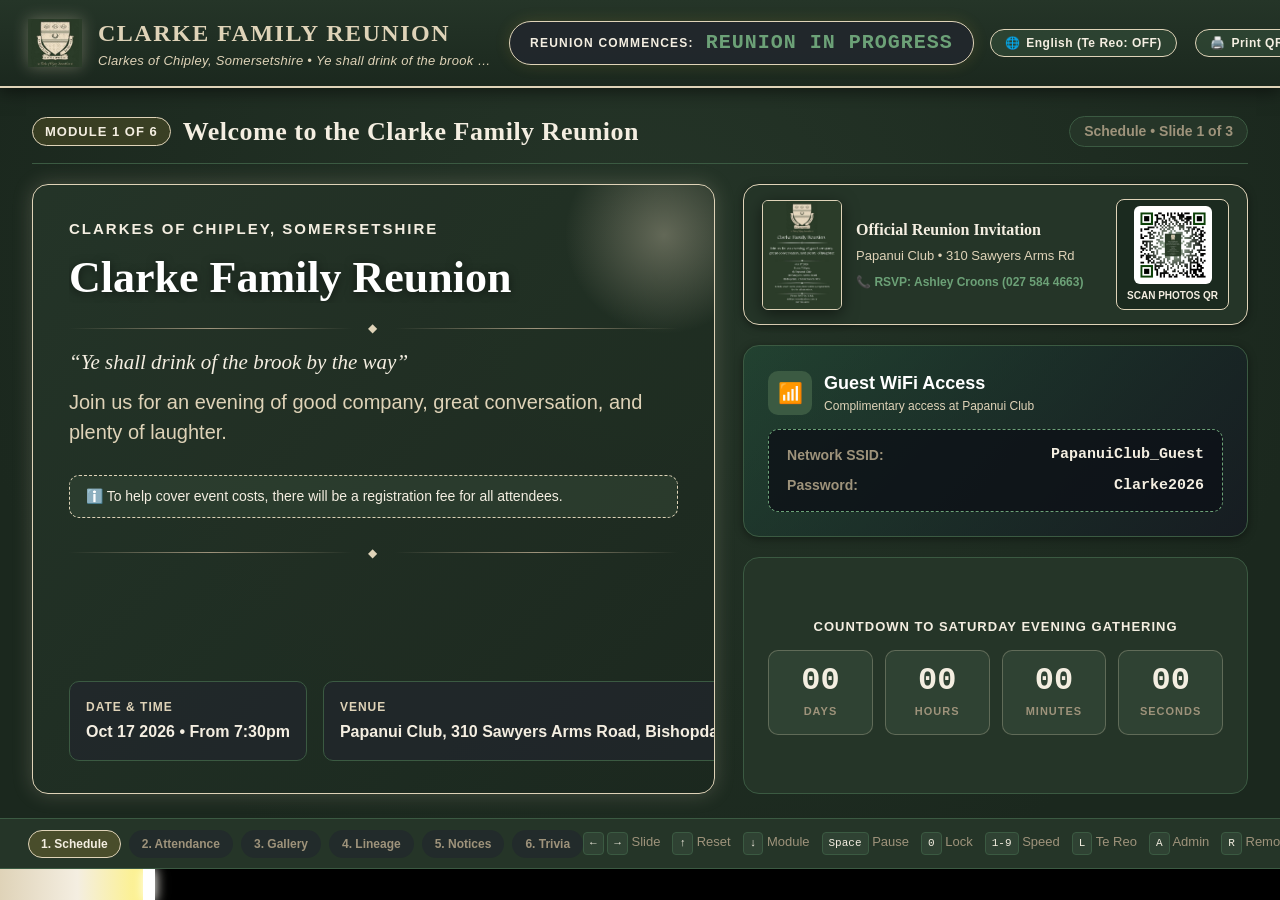
==== commit 7640065a: "feat(qr): integrate custom Clarke Google Photos QR code, A4 printable poster, and 300DPI graphics" ====
--- a/index.html
+++ b/index.html
@@ -42,12 +42,18 @@
       </div>
     </div>
 
-    <!-- Right: Language Toggle, Status Pill & Live Digital Clock -->
+    <!-- Right: Language Toggle, Print QR, Status Pill & Live Digital Clock -->
     <div class="tv-header-right">
       <!-- Clickable Language Toggle Button -->
       <button type="button" id="tv-lang-toggle" class="tv-lang-btn" title="Toggle English / Te Reo Māori (Press L)">
         <span id="tv-lang-icon">🌐</span>
         <span id="tv-lang-text">Language: English</span>
+      </button>
+
+      <!-- Quick Link to Printable QR Poster -->
+      <button type="button" id="tv-qr-print-btn" class="tv-lang-btn" onclick="window.open('qr-print.html', '_blank')" title="Open Printable QR Poster (Press P)">
+        <span>🖨️</span>
+        <span>Print QR</span>
       </button>
 
       <div class="tv-status-pill" id="tv-status-pill">
@@ -121,19 +127,26 @@
         </div>
 
         <div class="hero-side-column">
-          <!-- Official Invitation Poster Showcase Card -->
-          <div class="hero-invitation-card">
-            <img src="clarke_invitation.jpg" alt="Clarke Reunion Invitation" class="hero-invitation-thumb">
-            <div class="hero-invitation-details">
-              <div style="font-family: var(--font-heading); font-size: 16px; font-weight: 800; color: var(--gold-bright);">
-                Official Reunion Invitation
+          <!-- Official Invitation Poster Showcase Card & Scannable QR -->
+          <div class="hero-invitation-card" style="justify-content: space-between;">
+            <div style="display: flex; align-items: center; gap: 14px;">
+              <img src="clarke_invitation.jpg" alt="Clarke Reunion Invitation" class="hero-invitation-thumb">
+              <div class="hero-invitation-details">
+                <div style="font-family: var(--font-heading); font-size: 16px; font-weight: 800; color: var(--gold-bright);">
+                  Official Reunion Invitation
+                </div>
+                <div style="font-size: 13px; color: var(--text-secondary);">
+                  Papanui Club • 310 Sawyers Arms Rd
+                </div>
+                <div style="font-size: 12px; color: var(--green-light); font-weight: 600; margin-top: 4px;">
+                  📞 RSVP: Ashley Croons (027 584 4663)
+                </div>
               </div>
-              <div style="font-size: 13px; color: var(--text-secondary);">
-                Papanui Club, 310 Sawyers Arms Road, Bishopdale
-              </div>
-              <div style="font-size: 12px; color: var(--green-light); font-weight: 600; margin-top: 4px;">
-                📞 RSVP: Ashley Croons (027 584 4663)
-              </div>
+            </div>
+            <!-- Scannable QR Code Badge for Shared Google Photos -->
+            <div style="display: flex; flex-direction: column; align-items: center; gap: 4px; background: rgba(27,40,30,0.85); border: 1px solid var(--border-gold); border-radius: 8px; padding: 6px 10px; cursor: pointer;" onclick="window.open('qr-print.html', '_blank')" title="Scan QR Code or Click to Print Poster">
+              <img src="clarke_qr.png" alt="Scan QR for Shared Photos Album" style="width: 78px; height: 78px; background: #ffffff; padding: 3px; border-radius: 6px;">
+              <span style="font-size: 10px; font-weight: 700; color: var(--gold-bright); text-transform: uppercase;">Scan Photos QR</span>
             </div>
           </div>
 
@@ -547,6 +560,7 @@
       <span><span class="kbd-badge">L</span> Te Reo</span>
       <span><span class="kbd-badge">A</span> Admin</span>
       <span><span class="kbd-badge">R</span> Remote</span>
+      <span><span class="kbd-badge">P</span> Print QR</span>
     </div>
   </footer>
 
@@ -862,7 +876,7 @@
         var photos = state.photos || [];
         var albumUrl = (state.eventInfo && state.eventInfo.sharedAlbumUrl) || 'https://photos.app.goo.gl/6fGko2NUqKfQp7866';
         var albumTitle = (state.eventInfo && state.eventInfo.sharedAlbumTitle) || '2026 -CLARKE FAMILY REUNION';
-        var qrUrl = 'https://api.qrserver.com/v1/create-qr-code/?size=180x180&data=' + encodeURIComponent(albumUrl);
+        var qrImgSrc = (state.eventInfo && state.eventInfo.qrCodeImage) || 'clarke_qr.png';
         var html = '';
 
         // Slide 0: Prominent Shared Photo Album Hub with Scannable QR Code & Cover Photo
@@ -897,7 +911,7 @@
           '</div>' +
           '<div class="diamond-divider"><span class="diamond-symbol">◆</span></div>' +
           '<div class="shared-album-qr-box">' +
-          '<img src="' + qrUrl + '" alt="QR Code to Clarke Reunion Album" class="shared-album-qr-img">' +
+          '<img src="' + qrImgSrc + '" alt="QR Code to Clarke Reunion Album" class="shared-album-qr-img" style="object-fit:contain; background:#ffffff; padding:6px; border-radius:8px;">' +
           '<div style="font-size: 12px; font-weight: 700; color: var(--gold-light); text-transform: uppercase; letter-spacing: 0.5px;">' +
           ClarkeApp.t('Scan with Phone Camera', 'Matawaihia ki te Waea') +
           '</div>' +
@@ -906,9 +920,12 @@
           '</a>' +
           '</div>' +
           '</div>' +
-          '<div style="background: rgba(37,53,40,0.8); border: 1px dashed var(--border-gold); border-radius: var(--radius-md); padding: 10px 16px; font-size: 13px; color: var(--text-secondary); display: flex; align-items: center; justify-content: space-between;">' +
+          '<div style="background: rgba(37,53,40,0.8); border: 1px dashed var(--border-gold); border-radius: var(--radius-md); padding: 10px 16px; font-size: 13px; color: var(--text-secondary); display: flex; align-items: center; justify-content: space-between; gap: 8px; flex-wrap: wrap;">' +
           '<span>📱 ' + ClarkeApp.t('Compatible with iPhone & Android Camera apps', 'Ka taea e ngā waea iPhone me Android') + '</span>' +
+          '<div style="display: flex; gap: 8px; align-items: center;">' +
+          '<a href="qr-print.html" target="_blank" class="btn btn-secondary" style="padding: 6px 14px; font-size: 12px; text-decoration: none; display: inline-flex; align-items: center; gap: 4px;">🖨️ ' + ClarkeApp.t('Print Poster', 'Tāia te Pānui') + '</a>' +
           '<a href="' + albumUrl + '" target="_blank" class="btn btn-primary" style="padding: 6px 14px; font-size: 12px; text-decoration: none;">' + ClarkeApp.t('Open Album ↗', 'Whakatuwheratia ↗') + '</a>' +
+          '</div>' +
           '</div>' +
           '</div>' +
           '</div></section>';
@@ -1335,6 +1352,11 @@
             ClarkeApp.toggleTeReo();
             renderAllData();
             break;
+          case 'p':
+          case 'P':
+            e.preventDefault();
+            window.open('qr-print.html', '_blank');
+            break;
           case '0':
             e.preventDefault();
             toggleLock();
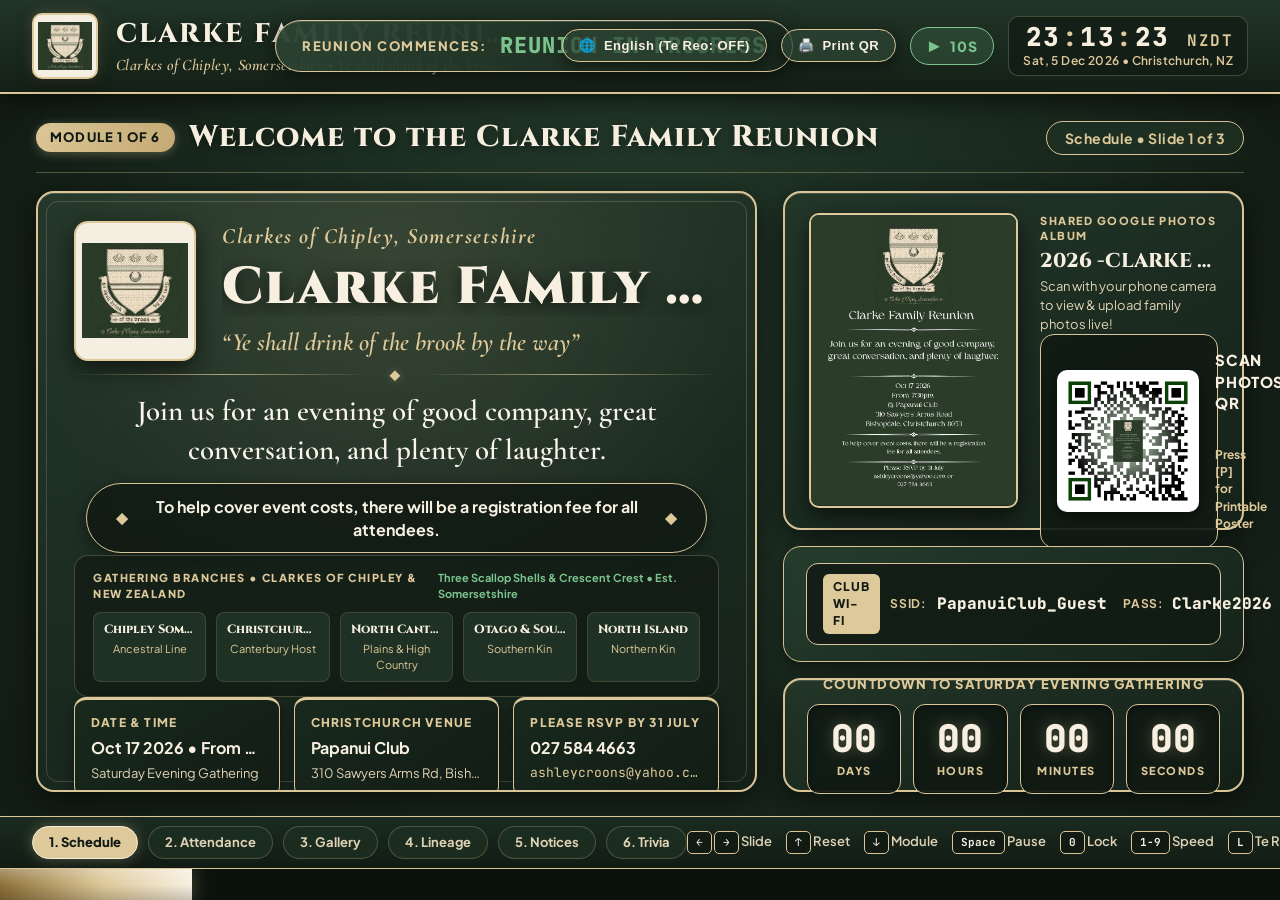
==== commit a1c3b16d: "Visual makeover: Luxury Somersetshire Estate Hunter Green & Burnished Gold typography, balanced 1080" ====
--- a/index.html
+++ b/index.html
@@ -85,95 +85,124 @@
       </div>
       <div class="hero-welcome-container">
         <div class="hero-card-main">
-          <div>
-            <span class="hero-motto" id="hero-crest-title">Clarkes of Chipley, Somersetshire</span>
-            <h2 class="hero-headline" id="hero-event-title">Clarke Family Reunion</h2>
-            
-            <div class="diamond-divider">
-              <span class="diamond-symbol">◆</span>
-            </div>
-
-            <div style="font-family: Georgia, serif; font-style: italic; color: var(--gold-bright); font-size: 21px; margin-bottom: 8px;">
-              “Ye shall drink of the brook by the way”
-            </div>
-
-            <p class="hero-desc" id="hero-event-subtitle">
+          <div style="display: flex; align-items: center; gap: 26px; z-index: 2;">
+            <img src="clarke_crest.jpg" alt="Clarkes of Chipley Crest" style="width: 122px; height: 140px; object-fit: contain; background: #f5efe2; padding: 6px; border-radius: 14px; border: 2px solid var(--gold-primary); box-shadow: 0 8px 24px rgba(0,0,0,0.6); flex-shrink: 0;">
+            <div style="min-width: 0; flex: 1;">
+              <div class="hero-motto" id="hero-crest-title">Clarkes of Chipley, Somersetshire</div>
+              <h2 class="hero-headline" id="hero-event-title">Clarke Family Reunion</h2>
+              <div style="font-family: var(--font-serif); font-style: italic; color: var(--gold-primary); font-size: 25px; font-weight: 600;">
+                “Ye shall drink of the brook by the way”
+              </div>
+            </div>
+          </div>
+
+          <div class="diamond-divider" style="z-index: 2; margin: 4px 0;">
+            <span class="diamond-symbol">◆</span>
+          </div>
+
+          <div style="z-index: 2; text-align: center; padding: 2px 12px;">
+            <p class="hero-desc" id="hero-event-subtitle" style="margin: 0 auto 14px auto; font-size: 29px;">
               Join us for an evening of good company, great conversation, and plenty of laughter.
             </p>
-
-            <div style="background: rgba(47, 66, 51, 0.7); border: 1px dashed var(--border-gold); border-radius: var(--radius-md); padding: 10px 16px; margin-bottom: 16px; font-size: 14px; color: var(--gold-bright);">
-              ℹ️ <span id="hero-reg-note">To help cover event costs, there will be a registration fee for all attendees.</span>
-            </div>
-          </div>
-
-          <div class="diamond-divider">
-            <span class="diamond-symbol">◆</span>
-          </div>
-
-          <div class="hero-details-row">
+            <div style="display: inline-flex; align-items: center; gap: 12px; background: rgba(17, 27, 20, 0.9); border: 1.5px solid var(--border-gold); border-radius: var(--radius-full); padding: 11px 28px; font-size: 16px; font-weight: 700; color: var(--gold-bright); box-shadow: var(--shadow-sm);">
+              <span style="color: var(--gold-primary);">◆</span>
+              <span id="hero-reg-note">To help cover event costs, there will be a registration fee for all attendees.</span>
+              <span style="color: var(--gold-primary);">◆</span>
+            </div>
+          </div>
+
+          <!-- 5 Clarke Family Branches Heritage Strip -->
+          <div style="z-index: 2; background: rgba(17, 27, 20, 0.72); border: 1px solid var(--border-color); border-radius: 14px; padding: 14px 18px;">
+            <div style="display: flex; justify-content: space-between; align-items: center; margin-bottom: 10px;">
+              <span style="font-size: 11px; font-weight: 800; color: var(--gold-primary); text-transform: uppercase; letter-spacing: 1.5px;">Gathering Branches • Clarkes of Chipley &amp; New Zealand</span>
+              <span style="font-size: 11px; font-weight: 700; color: var(--green-light);">Three Scallop Shells &amp; Crescent Crest • Est. Somersetshire</span>
+            </div>
+            <div style="display: grid; grid-template-columns: repeat(5, minmax(0, 1fr)); gap: 10px;">
+              <div style="background: rgba(34, 53, 39, 0.85); border: 1px solid var(--border-subtle); border-radius: 8px; padding: 8px 10px; text-align: center;">
+                <div style="font-family: var(--font-heading); font-size: 12px; font-weight: 800; color: var(--gold-bright); white-space: nowrap; overflow: hidden; text-overflow: ellipsis;">Chipley Somerset</div>
+                <div style="font-size: 11px; color: var(--gold-primary); margin-top: 2px;">Ancestral Line</div>
+              </div>
+              <div style="background: rgba(34, 53, 39, 0.85); border: 1px solid var(--border-subtle); border-radius: 8px; padding: 8px 10px; text-align: center;">
+                <div style="font-family: var(--font-heading); font-size: 12px; font-weight: 800; color: var(--gold-bright); white-space: nowrap; overflow: hidden; text-overflow: ellipsis;">Christchurch</div>
+                <div style="font-size: 11px; color: var(--gold-primary); margin-top: 2px;">Canterbury Host</div>
+              </div>
+              <div style="background: rgba(34, 53, 39, 0.85); border: 1px solid var(--border-subtle); border-radius: 8px; padding: 8px 10px; text-align: center;">
+                <div style="font-family: var(--font-heading); font-size: 12px; font-weight: 800; color: var(--gold-bright); white-space: nowrap; overflow: hidden; text-overflow: ellipsis;">North Canterbury</div>
+                <div style="font-size: 11px; color: var(--gold-primary); margin-top: 2px;">Plains &amp; High Country</div>
+              </div>
+              <div style="background: rgba(34, 53, 39, 0.85); border: 1px solid var(--border-subtle); border-radius: 8px; padding: 8px 10px; text-align: center;">
+                <div style="font-family: var(--font-heading); font-size: 12px; font-weight: 800; color: var(--gold-bright); white-space: nowrap; overflow: hidden; text-overflow: ellipsis;">Otago &amp; South</div>
+                <div style="font-size: 11px; color: var(--gold-primary); margin-top: 2px;">Southern Kin</div>
+              </div>
+              <div style="background: rgba(34, 53, 39, 0.85); border: 1px solid var(--border-subtle); border-radius: 8px; padding: 8px 10px; text-align: center;">
+                <div style="font-family: var(--font-heading); font-size: 12px; font-weight: 800; color: var(--gold-bright); white-space: nowrap; overflow: hidden; text-overflow: ellipsis;">North Island</div>
+                <div style="font-size: 11px; color: var(--gold-primary); margin-top: 2px;">Northern Kin</div>
+              </div>
+            </div>
+          </div>
+
+          <div class="hero-details-row" style="margin-top: 0;">
             <div class="hero-detail-item">
-              <span class="hero-detail-label" id="lbl-hero-date">Date & Time</span>
+              <span class="hero-detail-label" id="lbl-hero-date">Date &amp; Time</span>
               <span class="hero-detail-val" id="hero-date-val">Oct 17 2026 • From 7:30pm</span>
+              <span style="font-size: 13px; color: var(--text-secondary); white-space: nowrap; overflow: hidden; text-overflow: ellipsis;">Saturday Evening Gathering</span>
             </div>
             <div class="hero-detail-item">
-              <span class="hero-detail-label" id="lbl-hero-venue">Venue</span>
-              <span class="hero-detail-val" id="hero-location-text">Papanui Club, Christchurch</span>
+              <span class="hero-detail-label" id="lbl-hero-venue">Christchurch Venue</span>
+              <span class="hero-detail-val" id="hero-location-text">@ Papanui Club</span>
+              <span style="font-size: 13px; color: var(--text-secondary); white-space: nowrap; overflow: hidden; text-overflow: ellipsis;">310 Sawyers Arms Rd, Bishopdale</span>
             </div>
             <div class="hero-detail-item">
-              <span class="hero-detail-label" id="lbl-hero-rsvp">RSVP By 31 July</span>
-              <span class="hero-detail-val" id="hero-rsvp-val">ashleycroons@yahoo.com</span>
+              <span class="hero-detail-label" id="lbl-hero-rsvp">Please RSVP By 31 July</span>
+              <span class="hero-detail-val" id="hero-rsvp-val">027 584 4663</span>
+              <span style="font-size: 13px; color: var(--gold-primary); font-family: var(--font-mono); white-space: nowrap; overflow: hidden; text-overflow: ellipsis;">ashleycroons@yahoo.com</span>
             </div>
           </div>
         </div>
 
         <div class="hero-side-column">
-          <!-- Official Invitation Poster Showcase Card & Scannable QR -->
-          <div class="hero-invitation-card" style="justify-content: space-between;">
-            <div style="display: flex; align-items: center; gap: 14px;">
-              <img src="clarke_invitation.jpg" alt="Clarke Reunion Invitation" class="hero-invitation-thumb">
-              <div class="hero-invitation-details">
-                <div style="font-family: var(--font-heading); font-size: 16px; font-weight: 800; color: var(--gold-bright);">
-                  Official Reunion Invitation
+          <!-- Official Invitation & Custom QR Split Showcase -->
+          <div class="hero-invitation-card" style="flex: 1.3; align-items: center; padding: 20px 24px; gap: 22px;">
+            <img src="clarke_invitation.jpg" alt="Clarke Reunion Invitation" style="height: 295px; width: auto; object-fit: contain; border-radius: 10px; border: 2px solid var(--gold-primary); box-shadow: 0 8px 24px rgba(0,0,0,0.65); flex-shrink: 0;">
+            <div style="display: flex; flex-direction: column; justify-content: space-between; height: 295px; flex: 1; min-width: 0;">
+              <div>
+                <div style="font-size: 11px; font-weight: 800; color: var(--gold-primary); text-transform: uppercase; letter-spacing: 1.5px;">Shared Google Photos Album</div>
+                <div style="font-family: var(--font-heading); font-size: 20px; font-weight: 800; color: var(--gold-bright); white-space: nowrap; overflow: hidden; text-overflow: ellipsis; margin-top: 2px;">
+                  2026 -CLARKE FAMILY REUNION
                 </div>
-                <div style="font-size: 13px; color: var(--text-secondary);">
-                  Papanui Club • 310 Sawyers Arms Rd
+                <div style="font-size: 13px; color: var(--text-secondary); margin-top: 2px;">
+                  Scan with your phone camera to view &amp; upload family photos live!
                 </div>
-                <div style="font-size: 12px; color: var(--green-light); font-weight: 600; margin-top: 4px;">
-                  📞 RSVP: Ashley Croons (027 584 4663)
+              </div>
+              <div style="display: flex; align-items: center; gap: 16px; background: rgba(17, 27, 20, 0.92); border: 1.5px solid var(--border-gold); border-radius: 14px; padding: 14px 16px; cursor: pointer;" onclick="window.open('qr-print.html', '_blank')" title="Click to Open Printable QR Poster">
+                <img src="clarke_qr.png" alt="Scan QR for Shared Photos Album" style="width: 142px; height: 142px; background: #ffffff; padding: 5px; border-radius: 10px; flex-shrink: 0; box-shadow: 0 4px 14px rgba(0,0,0,0.55);">
+                <div style="min-width: 0;">
+                  <div style="font-size: 15px; font-weight: 800; color: var(--gold-bright); text-transform: uppercase; letter-spacing: 0.6px;">Scan Photos QR</div>
+                  <div style="font-family: var(--font-mono); font-size: 12px; color: var(--green-light); margin-top: 6px; white-space: nowrap; overflow: hidden; text-overflow: ellipsis;">photos.app.goo.gl/6fGko2NUqKfQp7866</div>
+                  <div style="font-size: 12px; color: var(--gold-primary); margin-top: 8px; font-weight: 700;">Press [P] for Printable Poster</div>
                 </div>
               </div>
-            </div>
-            <!-- Scannable QR Code Badge for Shared Google Photos -->
-            <div style="display: flex; flex-direction: column; align-items: center; gap: 4px; background: rgba(27,40,30,0.85); border: 1px solid var(--border-gold); border-radius: 8px; padding: 6px 10px; cursor: pointer;" onclick="window.open('qr-print.html', '_blank')" title="Scan QR Code or Click to Print Poster">
-              <img src="clarke_qr.png" alt="Scan QR for Shared Photos Album" style="width: 78px; height: 78px; background: #ffffff; padding: 3px; border-radius: 6px;">
-              <span style="font-size: 10px; font-weight: 700; color: var(--gold-bright); text-transform: uppercase;">Scan Photos QR</span>
             </div>
           </div>
 
           <!-- WiFi Credentials Card -->
           <div class="hero-wifi-card">
-            <div class="wifi-header">
-              <div class="wifi-icon-box">📶</div>
-              <div>
-                <div class="wifi-title" id="wifi-card-title">Guest WiFi Access</div>
-                <div class="wifi-subtitle">Complimentary access at Papanui Club</div>
-              </div>
-            </div>
             <div class="wifi-cred-box">
+              <div style="display: flex; align-items: center; gap: 10px;">
+                <span style="background: var(--gold-primary); color: #111b14; font-weight: 900; font-size: 12px; padding: 4px 10px; border-radius: 6px; text-transform: uppercase; letter-spacing: 1px;" id="wifi-card-title">Club Wi-Fi</span>
+                <span class="wifi-cred-label">SSID:</span>
+                <span class="wifi-cred-val" id="wifi-ssid">PapanuiClub_Guest</span>
+              </div>
               <div class="wifi-cred-row">
-                <span class="wifi-cred-label">Network SSID:</span>
-                <span class="wifi-cred-val" id="wifi-ssid">PapanuiClub_Guest</span>
-              </div>
-              <div class="wifi-cred-row">
-                <span class="wifi-cred-label">Password:</span>
+                <span class="wifi-cred-label">Pass:</span>
                 <span class="wifi-cred-val" id="wifi-pass">Clarke2026</span>
               </div>
             </div>
           </div>
 
           <!-- Countdown Big Box -->
-          <div class="hero-countdown-card">
-            <div style="font-size: 13px; font-weight: 700; color: var(--gold-light); text-transform: uppercase; letter-spacing: 1px;" id="cnt-box-title">
+          <div class="hero-countdown-card" style="flex: 0.85;">
+            <div style="font-size: 13px; font-weight: 800; color: var(--gold-primary); text-transform: uppercase; letter-spacing: 1.5px;" id="cnt-box-title">
               Countdown to Saturday Evening Gathering
             </div>
             <div class="countdown-grid">
@@ -631,9 +660,9 @@
         document.getElementById('hero-event-title').textContent = eventTitle;
         document.getElementById('hero-crest-title').textContent = state.eventInfo.crestTitle || 'Clarkes of Chipley, Somersetshire';
         document.getElementById('hero-event-subtitle').textContent = ClarkeApp.t(state.eventInfo.subtitle, state.eventInfo.subtitleMi || state.eventInfo.subtitle);
-        document.getElementById('hero-location-text').textContent = state.eventInfo.location;
+        document.getElementById('hero-location-text').textContent = (state.eventInfo.location || '@ Papanui Club').split(',')[0];
         document.getElementById('hero-date-val').textContent = state.eventInfo.dateDisplay || 'Oct 17 2026 • From 7:30pm';
-        document.getElementById('hero-rsvp-val').textContent = (state.eventInfo.rsvpEmail || 'ashleycroons@yahoo.com') + ' • ' + (state.eventInfo.rsvpPhone || '027 584 4663');
+        document.getElementById('hero-rsvp-val').textContent = state.eventInfo.rsvpPhone || '027 584 4663';
         document.getElementById('hero-reg-note').textContent = state.eventInfo.registrationFeeNote || 'To help cover event costs, there will be a registration fee for all attendees.';
         
         document.getElementById('wifi-ssid').textContent = state.eventInfo.wifiSsid;
@@ -652,9 +681,9 @@
         document.getElementById('s00-page').textContent = ClarkeApp.t('Schedule • Slide 1 of 3', 'Hōtaka • Whārangi 1 o te 3');
 
         document.getElementById('lbl-hero-date').textContent = ClarkeApp.t('Date & Time', 'Te Rā me te Wā');
-        document.getElementById('lbl-hero-venue').textContent = ClarkeApp.t('Venue', 'Wāhi');
-        document.getElementById('lbl-hero-rsvp').textContent = ClarkeApp.t('RSVP By 31 July', 'Whakaae mai i mua i te 31 o Hūrae');
-        document.getElementById('wifi-card-title').textContent = ClarkeApp.t('Guest WiFi Access', 'Ipurangi Ahokore (WiFi)');
+        document.getElementById('lbl-hero-venue').textContent = ClarkeApp.t('Christchurch Venue', 'Wāhi');
+        document.getElementById('lbl-hero-rsvp').textContent = ClarkeApp.t('Please RSVP By 31 July', 'Whakaae mai i mua i te 31 o Hūrae');
+        document.getElementById('wifi-card-title').textContent = ClarkeApp.t('Club Wi-Fi', 'WiFi');
 
         document.getElementById('s01-badge').textContent = ClarkeApp.t('Module 1 of 6', 'Wāhanga 1 o te 6');
         document.getElementById('s01-title').textContent = ClarkeApp.t('Reunion Itinerary — Evening Celebration & Weekend', 'Hōtaka Whakanui — Rāhoroi me te Rātapu');
--- a/style.css
+++ b/style.css
@@ -1,80 +1,121 @@
 /* ==========================================================================
-   Clarke Family Reunion 2026 — Shared Design System & 1080p Digital Signage
-   Theme: Official Chipley Somersetshire Heritage (Deep Forest Green & Warm Parchment)
+   Clarke Family Reunion 2026 — Luxury Heritage Design System & 1080p Signage
+   Theme: Clarkes of Chipley, Somersetshire (Estate Hunter Green & Burnished Parchment Gold)
    ========================================================================== */
 
+@import url('https://fonts.googleapis.com/css2?family=Cinzel+Decorative:wght@700;900&family=Cinzel:wght@600;700;800;900&family=Cormorant+Garamond:ital,wght@0,600;0,700;1,600;1,700&family=JetBrains+Mono:wght@600;700;800&family=Plus+Jakarta+Sans:wght@400;500;600;700;800&display=swap');
+
 :root {
-  /* Exact Invitation Deep Forest / Hunter Green & Parchment Palette */
-  --bg-deep: #1b281e;
-  --bg-surface: #253528;
-  --bg-elevated: #2f4233;
-  --bg-glass: rgba(37, 53, 40, 0.92);
-  
-  --bg-primary: #1b281e;
-  --bg-secondary: #253528;
-  --bg-tertiary: #2f4233;
-  --bg-card: rgba(37, 53, 40, 0.92);
-  --bg-card-hover: rgba(47, 66, 51, 0.96);
-  
-  --border-color: #3b5a42;
-  --border-gold: #dfd3b8;
-  --border-subtle: rgba(223, 211, 184, 0.28);
-
-  --gold-primary: #dfd3b8; /* Warm Parchment / Somerset Cream */
-  --gold-bright: #f4eee1;  /* High-contrast bright cream */
-  --gold-light: #f4eee1;
-  --gold-muted: #9e937b;
-  --gold-dark: #7a7059;
-  --gold-glow: rgba(223, 211, 184, 0.35);
-
-  --green-forest: #3b5a42;
-  --green-light: #6ca177;
-  --green-dark: #1b281e;
-  --green-primary: #3b5a42;
-  --green-glow: rgba(108, 161, 119, 0.35);
-
-  --red-pohutukawa: #b84a39;
-  --red-primary: #b84a39;
-  --red-light: #d45b48;
-  --red-dark: #802e21;
-  --red-glow: rgba(184, 74, 57, 0.35);
-
-  --blue-primary: #4a7c9b;
-  --blue-glow: rgba(74, 124, 155, 0.35);
-
-  --text-primary: #f4eee1;
-  --text-secondary: #dfd3b8;
-  --text-muted: #9e937b;
-  --text-gold: #f4eee1;
-
-  /* Typography */
-  --font-family: -apple-system, BlinkMacSystemFont, "Segoe UI", "Noto Sans", Helvetica, Arial, sans-serif, "Apple Color Emoji", "Segoe UI Emoji";
-  --font-heading: "Cinzel", Georgia, serif, -apple-system, BlinkMacSystemFont, "Segoe UI", sans-serif;
-  --font-mono: ui-monospace, SFMono-Regular, "SF Mono", Menlo, Consolas, "Liberation Mono", monospace;
-
-  /* Elevation */
-  --shadow-sm: 0 2px 8px rgba(0, 0, 0, 0.4);
-  --shadow-md: 0 4px 16px rgba(0, 0, 0, 0.5);
-  --shadow-lg: 0 8px 32px rgba(0, 0, 0, 0.7);
-  --shadow-gold: 0 0 20px rgba(223, 211, 184, 0.22);
-  --shadow-red: 0 0 20px rgba(184, 74, 57, 0.3);
-
-  /* Radius */
-  --radius-sm: 6px;
-  --radius-md: 10px;
-  --radius-lg: 16px;
+  /* Authentic Somersetshire Estate Hunter Green & Burnished Gold Palette */
+  --bg-deep: #111b14;
+  --bg-primary: #152219;
+  --bg-surface: #1d2e22;
+  --bg-secondary: #1d2e22;
+  --bg-elevated: #263b2c;
+  --bg-tertiary: #2c4433;
+  --bg-glass: rgba(26, 42, 31, 0.92);
+  --bg-card: linear-gradient(155deg, rgba(35, 54, 40, 0.95) 0%, rgba(21, 34, 25, 0.97) 100%);
+  --bg-card-solid: #1e3023;
+  --bg-card-hover: rgba(45, 69, 51, 0.98);
+
+  /* Borders & Heritage Filigree */
+  --border-color: rgba(218, 197, 152, 0.26);
+  --border-gold: #dac598;
+  --border-gold-bright: #f0e2c4;
+  --border-subtle: rgba(218, 197, 152, 0.16);
+
+  /* Somerset Parchment & Burnished Gold Accents */
+  --gold-primary: #dec99a;
+  --gold-bright: #f7efe0;
+  --gold-light: #efe2c6;
+  --gold-rich: #d4af37;
+  --gold-muted: #a6997c;
+  --gold-dark: #7d6f52;
+  --gold-glow: rgba(222, 201, 154, 0.32);
+
+  /* Botanical & Emerald Highlights */
+  --green-forest: #32513a;
+  --green-primary: #3b6346;
+  --green-light: #7cc48e;
+  --green-dark: #111b14;
+  --green-glow: rgba(124, 196, 142, 0.3);
+
+  /* Crimson Seal & Accent */
+  --red-pohutukawa: #c84b31;
+  --red-primary: #c84b31;
+  --red-light: #ee6c51;
+  --red-dark: #7d2616;
+  --red-glow: rgba(200, 75, 49, 0.35);
+
+  --blue-primary: #5b9bd5;
+  --blue-glow: rgba(91, 155, 213, 0.3);
+
+  /* Typography Colors */
+  --text-primary: #f8f4ec;
+  --text-secondary: #dfd2b5;
+  --text-muted: #9fb0a3;
+  --text-gold: #f5e7c6;
+
+  /* Font Stacks */
+  --font-family: 'Plus Jakarta Sans', -apple-system, BlinkMacSystemFont, "Segoe UI", Roboto, sans-serif;
+  --font-heading: 'Cinzel', Georgia, serif;
+  --font-serif: 'Cormorant Garamond', Georgia, serif;
+  --font-mono: 'JetBrains Mono', ui-monospace, SFMono-Regular, Menlo, Consolas, monospace;
+
+  /* Elevation & Luxury Shadows */
+  --shadow-sm: 0 4px 14px rgba(0, 0, 0, 0.45);
+  --shadow-md: 0 8px 28px rgba(0, 0, 0, 0.55);
+  --shadow-lg: 0 16px 48px rgba(0, 0, 0, 0.72);
+  --shadow-gold: 0 8px 32px rgba(0, 0, 0, 0.6), inset 0 1px 0 rgba(247, 239, 224, 0.18);
+  --shadow-red: 0 0 24px rgba(200, 75, 49, 0.35);
+
+  /* Corner Radii */
+  --radius-sm: 8px;
+  --radius-md: 12px;
+  --radius-lg: 18px;
   --radius-full: 9999px;
 }
 
-/* Ornamental Diamond Divider matching Invitation (── ◆ ──) */
+/* Base Reset */
+*, *::before, *::after {
+  box-sizing: border-box;
+  margin: 0;
+  padding: 0;
+}
+
+html, body {
+  background-color: var(--bg-deep);
+  color: var(--text-primary);
+  font-family: var(--font-family);
+  -webkit-font-smoothing: antialiased;
+  -moz-osx-font-smoothing: grayscale;
+  line-height: 1.45;
+}
+
+/* ==========================================================================
+   Mandatory Blinking Clock Colon Rule
+   ========================================================================== */
+.blink-colon {
+  display: inline-block;
+  animation: colonBlink 1s step-start infinite;
+  color: var(--gold-primary);
+  font-weight: 800;
+  padding: 0 1px;
+}
+
+@keyframes colonBlink {
+  0%, 100% { opacity: 1; }
+  50% { opacity: 0.12; }
+}
+
+/* Ornamental Diamond Divider matching Invitation (──── ◆ ────) */
 .diamond-divider {
   display: flex;
   align-items: center;
   justify-content: center;
-  gap: 16px;
-  margin: 10px 0;
-  color: var(--gold-muted);
-  font-size: 13px;
+  gap: 18px;
+  margin: 12px 0;
+  color: var(--gold-primary);
   width: 100%;
 }
 
@@ -83,92 +124,18 @@
   content: "";
   flex: 1;
   height: 1px;
-  background: linear-gradient(90deg, transparent, var(--gold-muted), transparent);
+  background: linear-gradient(90deg, transparent 0%, rgba(222, 201, 154, 0.75) 50%, transparent 100%);
 }
 
 .diamond-symbol {
   color: var(--gold-primary);
-  font-size: 12px;
-  letter-spacing: 2px;
-}
-
-/* TV Language Toggle Button */
-.tv-lang-btn {
-  display: inline-flex;
-  align-items: center;
-  gap: 6px;
-  padding: 6px 14px;
-  border-radius: var(--radius-full);
-  font-size: 12px;
-  font-weight: 700;
-  letter-spacing: 0.5px;
-  background: rgba(59, 90, 66, 0.45);
-  border: 1px solid var(--border-gold);
-  color: var(--gold-bright);
-  cursor: pointer;
-  transition: all 0.2s ease;
-  white-space: nowrap;
-  user-select: none;
-}
-
-.tv-lang-btn:hover {
-  background: rgba(108, 161, 119, 0.35);
-  border-color: var(--gold-bright);
-  box-shadow: 0 0 10px rgba(223, 211, 184, 0.25);
-}
-
-.tv-lang-btn.active {
-  background: var(--gold-primary);
-  color: var(--bg-deep);
-  border-color: var(--gold-bright);
-}
-
-.tv-brand-crest img {
-  width: 100%;
-  height: 100%;
-  object-fit: contain;
-  border-radius: 4px;
-  display: block;
-}
-
-/* Base Reset & Box Sizing */
-*, *::before, *::after {
-  box-sizing: border-box;
-  margin: 0;
-  padding: 0;
-}
-
-html, body {
-  background-color: var(--bg-primary);
-  color: var(--text-primary);
-  font-family: var(--font-family);
-  -webkit-font-smoothing: antialiased;
-  -moz-osx-font-smoothing: grayscale;
-  line-height: 1.5;
+  font-size: 14px;
+  letter-spacing: 3px;
+  text-shadow: 0 0 10px var(--gold-glow);
 }
 
 /* ==========================================================================
-   Blinking Clock Colon Rule (Mandatory across all clocks)
-   ========================================================================== */
-.blink-colon {
-  display: inline-block;
-  animation: colonBlink 1s step-start infinite;
-  color: var(--gold-primary);
-  font-weight: 700;
-  padding: 0 1px;
-}
-
-@keyframes colonBlink {
-  0%, 100% {
-    opacity: 1;
-  }
-  50% {
-    opacity: 0.15;
-  }
-}
-
-/* ==========================================================================
-   1080p Digital Signage TV Display Layout (Strict 1920x1080, No Overspill)
+   1080p Digital Signage TV Display Layout (Strict 1920x1080, Zero Overspill)
    ========================================================================== */
 body.tv-body {
   width: 100vw;
@@ -177,7 +144,10 @@
   max-height: 1080px;
   margin: 0 auto;
   overflow: hidden;
-  background-color: var(--bg-primary);
+  background:
+    radial-gradient(circle at 18% 18%, rgba(59, 99, 70, 0.35) 0%, transparent 45%),
+    radial-gradient(circle at 82% 80%, rgba(212, 175, 55, 0.12) 0%, transparent 45%),
+    linear-gradient(180deg, #18271d 0%, #101a13 100%);
   color: var(--text-primary);
   display: flex;
   flex-direction: column;
@@ -185,140 +155,190 @@
   position: relative;
 }
 
-/* TV Header */
+/* TV Header Bar (94px) */
 .tv-header {
-  height: 88px;
-  min-height: 88px;
-  max-height: 88px;
-  background: linear-gradient(180deg, var(--bg-surface) 0%, var(--bg-deep) 100%);
-  border-bottom: 2px solid var(--gold-primary);
-  box-shadow: var(--shadow-md);
+  height: 94px;
+  min-height: 94px;
+  max-height: 94px;
+  background: linear-gradient(180deg, rgba(34, 53, 39, 0.98) 0%, rgba(19, 31, 22, 0.98) 100%);
+  border-bottom: 2px solid var(--border-gold);
+  box-shadow: 0 6px 28px rgba(0, 0, 0, 0.65);
   display: flex;
   align-items: center;
   justify-content: space-between;
-  padding: 0 28px;
+  padding: 0 32px;
   z-index: 50;
   flex-shrink: 0;
+  gap: 20px;
 }
 
 .tv-brand {
   display: flex;
   align-items: center;
-  gap: 16px;
+  gap: 18px;
   flex-shrink: 0;
-  max-width: 38%;
+  min-width: 0;
+  max-width: 39%;
 }
 
 .tv-brand-crest {
-  width: 54px;
-  height: 54px;
-  filter: drop-shadow(0 0 8px var(--gold-glow));
+  width: 66px;
+  height: 66px;
+  padding: 4px;
+  background: #f5efe2;
+  border: 2px solid var(--gold-primary);
+  border-radius: 10px;
+  box-shadow: 0 4px 14px rgba(0, 0, 0, 0.55), 0 0 12px var(--gold-glow);
   flex-shrink: 0;
+  display: flex;
+  align-items: center;
+  justify-content: center;
+}
+
+.tv-brand-crest img {
+  width: 100%;
+  height: 100%;
+  object-fit: contain;
+  border-radius: 6px;
+  display: block;
 }
 
 .tv-brand-text {
   display: flex;
   flex-direction: column;
+  min-width: 0;
   overflow: hidden;
 }
 
 .tv-brand-title {
   font-family: var(--font-heading);
-  font-size: 24px;
-  font-weight: 800;
-  letter-spacing: 1.5px;
-  color: var(--gold-primary);
+  font-size: 27px;
+  font-weight: 800;
+  letter-spacing: 2px;
+  color: var(--gold-bright);
   white-space: nowrap;
   overflow: hidden;
   text-overflow: ellipsis;
   text-transform: uppercase;
+  text-shadow: 0 2px 8px rgba(0, 0, 0, 0.6);
 }
 
 .tv-brand-subtitle {
-  font-size: 13px;
-  color: var(--text-secondary);
+  font-family: var(--font-serif);
+  font-size: 16px;
+  font-weight: 600;
+  color: var(--gold-primary);
   white-space: nowrap;
   overflow: hidden;
   text-overflow: ellipsis;
   font-style: italic;
-  letter-spacing: 0.3px;
-}
-
-/* Center Countdown */
+  letter-spacing: 0.4px;
+}
+
+/* Center Countdown Badge */
 .tv-header-center {
   display: flex;
   align-items: center;
   justify-content: center;
-  flex-grow: 1;
-  padding: 0 16px;
+  flex: 1 1 auto;
+  min-width: 0;
 }
 
 .tv-countdown-badge {
   display: inline-flex;
   align-items: center;
-  gap: 12px;
-  background: rgba(33, 38, 45, 0.85);
-  border: 1px solid var(--border-gold);
+  gap: 14px;
+  background: linear-gradient(135deg, rgba(44, 68, 51, 0.95) 0%, rgba(23, 37, 27, 0.98) 100%);
+  border: 1.5px solid var(--border-gold);
   border-radius: var(--radius-full);
-  padding: 6px 20px;
-  box-shadow: 0 0 15px rgba(212, 175, 55, 0.15);
-  white-space: nowrap;
-  overflow: hidden;
-  text-overflow: ellipsis;
+  padding: 9px 26px;
+  box-shadow: inset 0 1px 0 rgba(255, 255, 255, 0.15), 0 4px 18px rgba(0, 0, 0, 0.5);
+  white-space: nowrap;
 }
 
 .tv-countdown-label {
-  font-size: 12px;
-  font-weight: 700;
-  letter-spacing: 1.2px;
+  font-size: 13px;
+  font-weight: 800;
+  letter-spacing: 1.5px;
   text-transform: uppercase;
-  color: var(--gold-light);
+  color: var(--gold-primary);
   white-space: nowrap;
 }
 
 .tv-countdown-digits {
   font-family: var(--font-mono);
-  font-size: 20px;
-  font-weight: 800;
-  color: var(--text-primary);
+  font-size: 22px;
+  font-weight: 800;
+  color: var(--gold-bright);
   letter-spacing: 1px;
   white-space: nowrap;
 }
 
-/* TV Header Right */
+/* TV Header Right Controls & Clock */
 .tv-header-right {
   display: flex;
   align-items: center;
-  gap: 18px;
+  gap: 14px;
   flex-shrink: 0;
 }
 
-.tv-status-pill {
+.tv-lang-btn {
   display: inline-flex;
   align-items: center;
   gap: 8px;
-  padding: 6px 14px;
+  padding: 8px 16px;
   border-radius: var(--radius-full);
   font-size: 13px;
   font-weight: 700;
   letter-spacing: 0.5px;
+  background: rgba(44, 68, 51, 0.75);
+  border: 1px solid var(--border-gold);
+  color: var(--gold-bright);
+  cursor: pointer;
+  transition: all 0.2s ease;
+  white-space: nowrap;
+  user-select: none;
+  box-shadow: var(--shadow-sm);
+}
+
+.tv-lang-btn:hover {
+  background: rgba(59, 99, 70, 0.9);
+  border-color: var(--gold-bright);
+  transform: translateY(-1px);
+}
+
+.tv-lang-btn.active {
+  background: var(--gold-primary);
+  color: var(--bg-deep);
+  border-color: var(--gold-bright);
+}
+
+.tv-status-pill {
+  display: inline-flex;
+  align-items: center;
+  gap: 8px;
+  padding: 8px 16px;
+  border-radius: var(--radius-full);
+  font-size: 14px;
+  font-weight: 800;
+  letter-spacing: 0.8px;
   text-transform: uppercase;
-  background: rgba(31, 111, 80, 0.25);
-  border: 1px solid var(--green-primary);
+  background: rgba(59, 99, 70, 0.45);
+  border: 1px solid var(--green-light);
   color: var(--green-light);
   white-space: nowrap;
 }
 
 .tv-status-pill.status-paused {
-  background: rgba(201, 59, 43, 0.25);
-  border-color: var(--red-primary);
-  color: var(--red-light);
+  background: rgba(200, 75, 49, 0.3);
+  border-color: var(--red-light);
+  color: #ff9e8a;
 }
 
 .tv-status-pill.status-locked {
-  background: rgba(212, 175, 55, 0.25);
+  background: rgba(212, 175, 55, 0.3);
   border-color: var(--gold-primary);
-  color: var(--gold-light);
+  color: var(--gold-bright);
 }
 
 .tv-live-clock-box {
@@ -326,59 +346,61 @@
   flex-direction: column;
   align-items: flex-end;
   justify-content: center;
+  background: rgba(17, 27, 20, 0.75);
+  border: 1px solid var(--border-color);
+  border-radius: 10px;
+  padding: 6px 14px;
 }
 
 .tv-live-clock {
   font-family: var(--font-mono);
-  font-size: 24px;
-  font-weight: 800;
-  color: var(--text-primary);
+  font-size: 26px;
+  font-weight: 800;
+  color: var(--gold-bright);
   letter-spacing: 1.5px;
   white-space: nowrap;
+  line-height: 1.1;
 }
 
 .tv-live-date {
   font-size: 12px;
-  color: var(--text-muted);
-  white-space: nowrap;
-  letter-spacing: 0.3px;
-}
-
-/* Emergency Alert Overlay Banner */
+  font-weight: 600;
+  color: var(--gold-primary);
+  white-space: nowrap;
+  letter-spacing: 0.4px;
+}
+
+/* Emergency Broadcast Banner */
 .emergency-banner {
-  background: linear-gradient(90deg, #b31412 0%, #e53935 50%, #b31412 100%);
+  background: linear-gradient(90deg, #8f1d14 0%, #c8372d 50%, #8f1d14 100%);
   color: #ffffff;
-  padding: 10px 24px;
-  font-weight: 800;
-  font-size: 18px;
+  padding: 10px 28px;
+  font-weight: 800;
+  font-size: 20px;
   letter-spacing: 1px;
   text-align: center;
-  border-bottom: 2px solid #ffcdd2;
-  box-shadow: 0 4px 20px rgba(229, 57, 53, 0.6);
+  border-bottom: 2px solid var(--gold-bright);
+  box-shadow: 0 6px 24px rgba(200, 55, 45, 0.65);
   z-index: 1000;
   display: none;
   white-space: nowrap;
   overflow: hidden;
   text-overflow: ellipsis;
-  animation: emergencyPulse 2s infinite ease-in-out;
-}
-
-@keyframes emergencyPulse {
-  0%, 100% { opacity: 1; transform: scale(1); }
-  50% { opacity: 0.92; transform: scale(1.002); }
 }
 
 /* ==========================================================================
-   TV Display Stage & Slide Architecture (Fill Remaining Viewport Height)
+   TV Display Stage & Slide Container (1080 - 94 - 52 - 32 = 902px)
    ========================================================================== */
 .tv-stage {
   flex: 1 1 auto;
   position: relative;
   overflow: hidden;
   width: 100%;
-  height: calc(100vh - 88px - 50px - 32px); /* 1080 - header(88) - footer(50) - bar(32) */
+  height: calc(100vh - 94px - 52px - 32px);
   box-sizing: border-box;
-  background: radial-gradient(circle at 50% 25%, var(--bg-surface) 0%, var(--bg-deep) 80%);
+  background:
+    radial-gradient(ellipse at 50% 0%, rgba(59, 99, 70, 0.28) 0%, transparent 70%),
+    radial-gradient(circle at 50% 50%, #1d2e22 0%, #121d15 100%);
 }
 
 .tv-slide {
@@ -387,11 +409,11 @@
   left: 0;
   width: 100%;
   height: 100%;
-  padding: 24px 32px;
+  padding: 22px 36px 24px 36px;
   display: none;
   opacity: 0;
-  transform: scale(0.99);
-  transition: opacity 0.4s ease-out, transform 0.4s ease-out;
+  transform: translateY(6px) scale(0.995);
+  transition: opacity 0.45s cubic-bezier(0.16, 1, 0.3, 1), transform 0.45s cubic-bezier(0.16, 1, 0.3, 1);
   box-sizing: border-box;
   overflow: hidden;
 }
@@ -400,7 +422,7 @@
   display: flex;
   flex-direction: column;
   opacity: 1;
-  transform: scale(1);
+  transform: translateY(0) scale(1);
 }
 
 /* Slide Header Sub-Bar */
@@ -408,248 +430,306 @@
   display: flex;
   align-items: center;
   justify-content: space-between;
-  margin-bottom: 20px;
+  margin-bottom: 18px;
   padding-bottom: 12px;
-  border-bottom: 1px solid var(--border-color);
+  border-bottom: 1px solid rgba(222, 201, 154, 0.32);
   flex-shrink: 0;
 }
 
 .slide-module-title {
   display: flex;
   align-items: center;
-  gap: 12px;
+  gap: 14px;
+  min-width: 0;
 }
 
 .slide-badge {
-  background: rgba(212, 175, 55, 0.15);
-  border: 1px solid var(--gold-primary);
-  color: var(--gold-light);
+  background: linear-gradient(135deg, var(--gold-primary) 0%, #c4a972 100%);
+  color: #111b14;
   font-size: 13px;
-  font-weight: 700;
-  padding: 4px 12px;
+  font-weight: 800;
+  padding: 5px 14px;
   border-radius: var(--radius-full);
   text-transform: uppercase;
-  letter-spacing: 1px;
-  white-space: nowrap;
+  letter-spacing: 1.2px;
+  white-space: nowrap;
+  box-shadow: 0 2px 10px rgba(222, 201, 154, 0.3);
 }
 
 .slide-title-text {
   font-family: var(--font-heading);
-  font-size: 26px;
-  font-weight: 700;
-  color: var(--text-primary);
-  letter-spacing: 0.5px;
+  font-size: 30px;
+  font-weight: 800;
+  color: var(--gold-bright);
+  letter-spacing: 1px;
   white-space: nowrap;
   overflow: hidden;
   text-overflow: ellipsis;
+  text-shadow: 0 2px 10px rgba(0, 0, 0, 0.5);
 }
 
 .slide-pagination-pill {
   font-size: 14px;
-  font-weight: 600;
-  color: var(--text-muted);
-  background: var(--bg-secondary);
-  border: 1px solid var(--border-color);
-  padding: 4px 14px;
+  font-weight: 700;
+  color: var(--gold-primary);
+  background: rgba(30, 48, 35, 0.9);
+  border: 1px solid var(--border-gold);
+  padding: 6px 18px;
   border-radius: var(--radius-full);
   white-space: nowrap;
+  letter-spacing: 0.5px;
 }
 
 /* ==========================================================================
-   TV Slides Specific Styles
+   Module 0, Slide 0: Luxury Heritage Welcome & Official Invitation Hero
    ========================================================================== */
-
-/* Module 0: Hero Welcome Slide */
 .hero-welcome-container {
   display: grid;
-  grid-template-columns: 1.15fr 0.85fr;
-  gap: 28px;
-  height: 100%;
+  grid-template-columns: 1.22fr 0.78fr;
+  gap: 26px;
+  flex: 1;
+  min-height: 0;
   align-items: stretch;
 }
 
 .hero-card-main {
-  background: linear-gradient(135deg, rgba(37, 53, 40, 0.95), rgba(27, 40, 30, 0.95));
-  border: 1px solid var(--border-gold);
+  background:
+    radial-gradient(circle at 50% 15%, rgba(222, 201, 154, 0.12) 0%, transparent 60%),
+    linear-gradient(160deg, rgba(36, 56, 42, 0.96) 0%, rgba(20, 33, 24, 0.98) 100%);
+  border: 2px solid var(--border-gold);
   border-radius: var(--radius-lg);
-  padding: 32px 36px;
+  padding: 28px 36px;
   display: flex;
   flex-direction: column;
   justify-content: space-between;
   box-shadow: var(--shadow-gold);
   position: relative;
   overflow: hidden;
-}
-
-.hero-card-main::before {
+  min-width: 0;
+}
+
+/* Inner ornamental frame line */
+.hero-card-main::after {
   content: "";
   position: absolute;
-  top: -50px;
-  right: -50px;
-  width: 200px;
-  height: 200px;
-  background: radial-gradient(circle, var(--gold-glow) 0%, transparent 70%);
+  inset: 8px;
+  border: 1px solid rgba(222, 201, 154, 0.22);
+  border-radius: 12px;
   pointer-events: none;
 }
 
 .hero-motto {
   display: inline-block;
-  color: var(--gold-light);
+  font-family: var(--font-serif);
+  font-style: italic;
+  color: var(--gold-primary);
   font-weight: 700;
-  font-size: 15px;
-  letter-spacing: 2px;
-  text-transform: uppercase;
-  margin-bottom: 12px;
+  font-size: 22px;
+  letter-spacing: 1.5px;
+  margin-bottom: 6px;
 }
 
 .hero-headline {
   font-family: var(--font-heading);
-  font-size: 44px;
-  line-height: 1.15;
-  color: #ffffff;
+  font-size: 52px;
+  line-height: 1.1;
+  color: var(--gold-bright);
   font-weight: 900;
-  margin-bottom: 16px;
-  text-shadow: 0 2px 10px rgba(0, 0, 0, 0.5);
+  letter-spacing: 2px;
+  margin-bottom: 8px;
+  text-shadow: 0 4px 18px rgba(0, 0, 0, 0.65);
   white-space: nowrap;
   overflow: hidden;
   text-overflow: ellipsis;
 }
 
 .hero-desc {
-  font-size: 20px;
-  color: var(--text-secondary);
-  line-height: 1.5;
-  margin-bottom: 28px;
-  max-width: 95%;
+  font-family: var(--font-serif);
+  font-size: 27px;
+  font-weight: 600;
+  color: var(--text-primary);
+  line-height: 1.35;
+  margin: 10px 0 16px 0;
 }
 
 .hero-details-row {
   display: grid;
-  grid-template-columns: repeat(3, 1fr);
-  gap: 16px;
+  grid-template-columns: repeat(3, minmax(0, 1fr));
+  gap: 14px;
   margin-top: auto;
+  width: 100%;
+  z-index: 2;
 }
 
 .hero-detail-item {
-  background: rgba(33, 38, 45, 0.7);
-  border: 1px solid var(--border-color);
+  background: linear-gradient(145deg, rgba(25, 41, 30, 0.95) 0%, rgba(17, 28, 20, 0.98) 100%);
+  border: 1px solid var(--border-gold);
+  border-top: 3px solid var(--gold-primary);
   border-radius: var(--radius-md);
-  padding: 16px;
-  display: flex;
-  flex-direction: column;
-  gap: 4px;
+  padding: 14px 16px;
+  display: flex;
+  flex-direction: column;
+  gap: 5px;
+  min-width: 0;
+  box-shadow: var(--shadow-sm);
 }
 
 .hero-detail-label {
   font-size: 12px;
   color: var(--gold-primary);
   text-transform: uppercase;
-  font-weight: 700;
-  letter-spacing: 1px;
-  white-space: nowrap;
+  font-weight: 800;
+  letter-spacing: 1.2px;
+  white-space: nowrap;
+  overflow: hidden;
+  text-overflow: ellipsis;
 }
 
 .hero-detail-val {
   font-size: 16px;
-  font-weight: 600;
-  color: var(--text-primary);
+  font-weight: 700;
+  color: var(--gold-bright);
   white-space: nowrap;
   overflow: hidden;
   text-overflow: ellipsis;
 }
 
-/* Side Card: WiFi & Quick Venue Guide */
+/* Right Side Column on Hero Slide */
 .hero-side-column {
   display: flex;
   flex-direction: column;
-  gap: 20px;
+  gap: 16px;
   height: 100%;
+  min-width: 0;
+  min-height: 0;
+}
+
+/* Invitation & QR Showcase Card */
+.hero-invitation-card {
+  display: flex;
+  align-items: center;
+  justify-content: space-between;
+  gap: 16px;
+  background: linear-gradient(145deg, rgba(36, 56, 42, 0.96) 0%, rgba(21, 34, 25, 0.98) 100%);
+  border: 2px solid var(--border-gold);
+  border-radius: var(--radius-lg);
+  padding: 16px 20px;
+  box-shadow: var(--shadow-gold);
+  flex-shrink: 0;
+}
+
+.hero-invitation-thumb {
+  width: 105px;
+  height: 145px;
+  object-fit: cover;
+  border-radius: var(--radius-sm);
+  border: 2px solid var(--gold-primary);
+  box-shadow: 0 6px 18px rgba(0, 0, 0, 0.65);
+  flex-shrink: 0;
+}
+
+.hero-invitation-details {
+  display: flex;
+  flex-direction: column;
+  gap: 6px;
+  min-width: 0;
+  flex: 1;
 }
 
 .hero-wifi-card {
-  background: linear-gradient(135deg, rgba(31, 111, 80, 0.25), rgba(22, 27, 34, 0.9));
-  border: 1px solid var(--green-primary);
+  background: linear-gradient(145deg, rgba(38, 62, 45, 0.92) 0%, rgba(22, 36, 26, 0.96) 100%);
+  border: 1.5px solid var(--border-gold);
   border-radius: var(--radius-lg);
-  padding: 24px;
-  display: flex;
-  flex-direction: column;
+  padding: 16px 22px;
+  display: flex;
+  flex-direction: column;
+  gap: 10px;
+  box-shadow: var(--shadow-sm);
+  flex-shrink: 0;
+}
+
+.wifi-header {
+  display: flex;
+  align-items: center;
   gap: 14px;
-  box-shadow: var(--shadow-sm);
-}
-
-.wifi-header {
-  display: flex;
-  align-items: center;
-  gap: 12px;
 }
 
 .wifi-icon-box {
   width: 44px;
   height: 44px;
-  background: var(--green-primary);
+  background: linear-gradient(135deg, var(--gold-primary), #b89758);
   border-radius: var(--radius-md);
   display: flex;
   align-items: center;
   justify-content: center;
   font-size: 20px;
-  color: #fff;
+  color: #111b14;
+  font-weight: 900;
   flex-shrink: 0;
 }
 
 .wifi-title {
+  font-family: var(--font-heading);
   font-size: 18px;
+  font-weight: 800;
+  color: var(--gold-bright);
+  white-space: nowrap;
+}
+
+.wifi-subtitle {
+  font-size: 13px;
+  color: var(--text-secondary);
+  white-space: nowrap;
+}
+
+.wifi-cred-box {
+  background: rgba(17, 27, 20, 0.88);
+  border: 1px solid var(--border-gold);
+  border-radius: var(--radius-md);
+  padding: 10px 16px;
+  display: flex;
+  justify-content: space-between;
+  align-items: center;
+  gap: 16px;
+}
+
+.wifi-cred-row {
+  display: flex;
+  align-items: center;
+  gap: 8px;
+  font-size: 14px;
+  white-space: nowrap;
+}
+
+.wifi-cred-label {
+  color: var(--gold-primary);
   font-weight: 700;
-  color: #ffffff;
-  white-space: nowrap;
-}
-
-.wifi-subtitle {
+  text-transform: uppercase;
   font-size: 12px;
-  color: var(--text-secondary);
-  white-space: nowrap;
-}
-
-.wifi-cred-box {
-  background: rgba(13, 17, 23, 0.8);
-  border: 1px dashed var(--green-light);
-  border-radius: var(--radius-md);
-  padding: 14px 18px;
-  display: flex;
-  flex-direction: column;
-  gap: 8px;
-}
-
-.wifi-cred-row {
-  display: flex;
-  justify-content: space-between;
-  align-items: center;
-  font-size: 14px;
-}
-
-.wifi-cred-label {
-  color: var(--text-muted);
-  font-weight: 600;
+  letter-spacing: 0.8px;
 }
 
 .wifi-cred-val {
   font-family: var(--font-mono);
-  font-weight: 700;
-  color: var(--gold-light);
-  font-size: 15px;
+  font-weight: 800;
+  color: var(--gold-bright);
+  font-size: 16px;
 }
 
 /* Countdown Card in Hero Side */
 .hero-countdown-card {
   flex: 1;
-  background: var(--bg-secondary);
-  border: 1px solid var(--border-color);
+  background: linear-gradient(160deg, rgba(35, 54, 40, 0.96) 0%, rgba(19, 31, 22, 0.98) 100%);
+  border: 2px solid var(--border-gold);
   border-radius: var(--radius-lg);
-  padding: 24px;
+  padding: 18px 22px;
   display: flex;
   flex-direction: column;
   justify-content: center;
   align-items: center;
   text-align: center;
+  box-shadow: var(--shadow-gold);
+  min-height: 0;
 }
 
 .countdown-grid {
@@ -657,64 +737,37 @@
   grid-template-columns: repeat(4, 1fr);
   gap: 12px;
   width: 100%;
-  margin-top: 14px;
+  margin-top: 10px;
 }
 
 .countdown-box {
-  background: var(--bg-tertiary);
-  border: 1px solid var(--border-subtle);
+  background: rgba(17, 27, 20, 0.92);
+  border: 1.5px solid var(--border-gold);
   border-radius: var(--radius-md);
-  padding: 14px 8px;
+  padding: 14px 6px;
   display: flex;
   flex-direction: column;
   align-items: center;
   justify-content: center;
+  box-shadow: inset 0 2px 8px rgba(0, 0, 0, 0.5);
 }
 
 .countdown-val {
   font-family: var(--font-mono);
-  font-size: 32px;
-  font-weight: 800;
-  color: var(--gold-light);
+  font-size: 38px;
+  font-weight: 800;
+  color: var(--gold-bright);
   line-height: 1;
+  text-shadow: 0 0 14px var(--gold-glow);
 }
 
 .countdown-lbl {
   font-size: 11px;
-  font-weight: 700;
-  color: var(--text-muted);
+  font-weight: 800;
+  color: var(--gold-primary);
   text-transform: uppercase;
-  letter-spacing: 1px;
+  letter-spacing: 1.5px;
   margin-top: 6px;
-}
-
-/* Invitation Card Showcase */
-.hero-invitation-card {
-  display: flex;
-  align-items: center;
-  gap: 16px;
-  background: var(--bg-surface);
-  border: 1px solid var(--border-gold);
-  border-radius: var(--radius-lg);
-  padding: 14px 18px;
-  box-shadow: var(--shadow-sm);
-}
-
-.hero-invitation-thumb {
-  width: 80px;
-  height: 110px;
-  object-fit: cover;
-  border-radius: var(--radius-sm);
-  border: 1px solid var(--border-gold);
-  box-shadow: var(--shadow-md);
-  flex-shrink: 0;
-}
-
-.hero-invitation-details {
-  display: flex;
-  flex-direction: column;
-  gap: 4px;
-  overflow: hidden;
 }
 
 /* ==========================================================================
@@ -723,20 +776,22 @@
 .schedule-grid-2col {
   display: grid;
   grid-template-columns: 1fr 1fr;
-  gap: 24px;
-  height: 100%;
+  gap: 26px;
+  flex: 1;
+  min-height: 0;
   overflow: hidden;
 }
 
 .schedule-day-column {
   background: var(--bg-card);
-  border: 1px solid var(--border-color);
+  border: 1.5px solid var(--border-gold);
   border-radius: var(--radius-lg);
-  padding: 22px 24px;
+  padding: 22px 26px;
   display: flex;
   flex-direction: column;
   height: 100%;
   overflow: hidden;
+  box-shadow: var(--shadow-gold);
 }
 
 .day-header {
@@ -751,16 +806,20 @@
 
 .day-title {
   font-family: var(--font-heading);
-  font-size: 22px;
-  font-weight: 800;
-  color: var(--gold-light);
+  font-size: 24px;
+  font-weight: 800;
+  color: var(--gold-bright);
   white-space: nowrap;
 }
 
 .day-date {
-  font-size: 13px;
-  font-weight: 600;
-  color: var(--text-secondary);
+  font-size: 14px;
+  font-weight: 700;
+  color: var(--gold-primary);
+  background: rgba(17, 27, 20, 0.8);
+  border: 1px solid var(--border-color);
+  padding: 4px 12px;
+  border-radius: var(--radius-full);
   white-space: nowrap;
 }
 
@@ -768,49 +827,53 @@
   display: flex;
   flex-direction: column;
   gap: 12px;
-  overflow-y: auto;
-  padding-right: 4px;
+  flex: 1;
+  justify-content: space-around;
+  overflow: hidden;
 }
 
 .timeline-item {
   display: grid;
-  grid-template-columns: 88px 1fr;
-  align-items: center;
-  gap: 14px;
-  background: rgba(33, 38, 45, 0.6);
-  border: 1px solid rgba(48, 54, 61, 0.6);
-  border-left: 4px solid var(--gold-primary);
+  grid-template-columns: 105px 1fr;
+  align-items: center;
+  gap: 16px;
+  background: rgba(20, 33, 24, 0.9);
+  border: 1px solid var(--border-color);
+  border-left: 5px solid var(--gold-primary);
   border-radius: var(--radius-md);
-  padding: 10px 14px;
+  padding: 14px 18px;
+  box-shadow: var(--shadow-sm);
 }
 
 .timeline-time {
   font-family: var(--font-mono);
-  font-size: 15px;
+  font-size: 16px;
+  font-weight: 800;
+  color: var(--gold-primary);
+  white-space: nowrap;
+}
+
+.timeline-body {
+  overflow: hidden;
+  min-width: 0;
+}
+
+.timeline-event-name {
+  font-size: 18px;
   font-weight: 700;
-  color: var(--gold-light);
-  white-space: nowrap;
-}
-
-.timeline-body {
-  overflow: hidden;
-}
-
-.timeline-event-name {
-  font-size: 16px;
-  font-weight: 700;
-  color: #ffffff;
+  color: var(--gold-bright);
   white-space: nowrap;
   overflow: hidden;
   text-overflow: ellipsis;
 }
 
 .timeline-location {
-  font-size: 12px;
-  color: var(--text-muted);
+  font-size: 14px;
+  color: var(--text-secondary);
   white-space: nowrap;
   overflow: hidden;
   text-overflow: ellipsis;
+  margin-top: 2px;
 }
 
 /* ==========================================================================
@@ -818,27 +881,30 @@
    ========================================================================== */
 .attendance-layout {
   display: grid;
-  grid-template-columns: 1fr 1.3fr;
+  grid-template-columns: 1fr 1.35fr;
   gap: 28px;
-  height: 100%;
+  flex: 1;
+  min-height: 0;
 }
 
 .kpi-cards-grid {
   display: grid;
   grid-template-columns: 1fr 1fr;
+  grid-template-rows: 1fr 1fr;
   gap: 18px;
-  align-content: start;
+  height: 100%;
 }
 
 .kpi-card {
   background: var(--bg-card);
-  border: 1px solid var(--border-color);
+  border: 1.5px solid var(--border-gold);
   border-radius: var(--radius-lg);
-  padding: 22px 20px;
-  display: flex;
-  flex-direction: column;
-  gap: 8px;
-  box-shadow: var(--shadow-sm);
+  padding: 24px;
+  display: flex;
+  flex-direction: column;
+  justify-content: center;
+  gap: 10px;
+  box-shadow: var(--shadow-gold);
   position: relative;
   overflow: hidden;
 }
@@ -849,69 +915,65 @@
   bottom: 0;
   left: 0;
   right: 0;
-  height: 4px;
+  height: 5px;
   background: var(--gold-primary);
 }
 
-.kpi-card.kpi-checkedin::after {
-  background: var(--green-light);
-}
-
-.kpi-card.kpi-adults::after {
-  background: var(--blue-primary);
-}
-
-.kpi-card.kpi-kids::after {
-  background: var(--gold-light);
-}
+.kpi-card.kpi-checkedin::after { background: var(--green-light); }
+.kpi-card.kpi-adults::after { background: var(--gold-rich); }
+.kpi-card.kpi-kids::after { background: var(--gold-bright); }
 
 .kpi-card-label {
-  font-size: 13px;
-  font-weight: 700;
+  font-size: 14px;
+  font-weight: 800;
   text-transform: uppercase;
-  letter-spacing: 1px;
-  color: var(--text-muted);
+  letter-spacing: 1.2px;
+  color: var(--gold-primary);
   white-space: nowrap;
 }
 
 .kpi-card-value {
   font-family: var(--font-mono);
-  font-size: 42px;
-  font-weight: 800;
-  color: #ffffff;
+  font-size: 56px;
+  font-weight: 800;
+  color: var(--gold-bright);
   line-height: 1;
+  text-shadow: 0 4px 16px rgba(0, 0, 0, 0.5);
 }
 
 .kpi-card-sub {
-  font-size: 12px;
+  font-size: 14px;
+  font-weight: 600;
   color: var(--text-secondary);
   white-space: nowrap;
 }
 
-/* Branch Attendance Leaderboard */
 .leaderboard-card {
   background: var(--bg-card);
-  border: 1px solid var(--border-color);
+  border: 1.5px solid var(--border-gold);
   border-radius: var(--radius-lg);
-  padding: 24px;
+  padding: 26px 30px;
   display: flex;
   flex-direction: column;
   height: 100%;
+  box-shadow: var(--shadow-gold);
 }
 
 .leaderboard-title {
   font-family: var(--font-heading);
-  font-size: 20px;
-  font-weight: 700;
-  color: var(--gold-light);
-  margin-bottom: 16px;
-  white-space: nowrap;
+  font-size: 24px;
+  font-weight: 800;
+  color: var(--gold-bright);
+  margin-bottom: 18px;
+  white-space: nowrap;
+  padding-bottom: 10px;
+  border-bottom: 1px solid var(--border-color);
 }
 
 .leaderboard-list {
   display: flex;
   flex-direction: column;
-  gap: 14px;
+  gap: 16px;
   flex: 1;
   justify-content: space-around;
 }
@@ -919,19 +981,19 @@
 .branch-bar-item {
   display: flex;
   flex-direction: column;
-  gap: 6px;
+  gap: 8px;
 }
 
 .branch-bar-info {
   display: flex;
   justify-content: space-between;
   align-items: center;
-  font-size: 15px;
+  font-size: 17px;
 }
 
 .branch-name {
   font-weight: 700;
-  color: #ffffff;
+  color: var(--gold-bright);
   white-space: nowrap;
   overflow: hidden;
   text-overflow: ellipsis;
@@ -940,14 +1002,15 @@
 
 .branch-count {
   font-family: var(--font-mono);
-  font-weight: 700;
-  color: var(--gold-light);
+  font-weight: 800;
+  color: var(--gold-primary);
   white-space: nowrap;
 }
 
 .branch-bar-bg {
-  height: 16px;
-  background: var(--bg-tertiary);
+  height: 20px;
+  background: rgba(17, 27, 20, 0.9);
+  border: 1px solid var(--border-color);
   border-radius: var(--radius-full);
   overflow: hidden;
 }
@@ -955,7 +1018,7 @@
 .branch-bar-fill {
   height: 100%;
   border-radius: var(--radius-full);
-  background: linear-gradient(90deg, var(--gold-primary), var(--gold-light));
+  background: linear-gradient(90deg, #8b6f36 0%, var(--gold-primary) 60%, var(--gold-bright) 100%);
   transition: width 1s ease-out;
 }
 
@@ -964,136 +1027,127 @@
   display: grid;
   grid-template-columns: 1.2fr 0.8fr;
   gap: 28px;
-  height: 100%;
-}
-
-.checkin-list-container {
-  background: var(--bg-card);
-  border: 1px solid var(--border-color);
-  border-radius: var(--radius-lg);
-  padding: 22px 24px;
-  display: flex;
-  flex-direction: column;
-  height: 100%;
-  overflow: hidden;
-}
-
-.checkin-feed {
-  display: flex;
-  flex-direction: column;
-  gap: 10px;
-  overflow-y: auto;
-}
-
-.checkin-item {
-  display: flex;
-  align-items: center;
-  justify-content: space-between;
-  background: rgba(33, 38, 45, 0.7);
-  border: 1px solid rgba(48, 54, 61, 0.6);
-  border-radius: var(--radius-md);
-  padding: 10px 16px;
-}
-
-.checkin-person {
-  display: flex;
-  align-items: center;
-  gap: 12px;
-  overflow: hidden;
-}
-
-.checkin-avatar {
-  width: 38px;
-  height: 38px;
-  border-radius: 50%;
-  background: var(--gold-primary);
-  color: #000;
-  display: flex;
-  align-items: center;
-  justify-content: center;
-  font-weight: 800;
-  font-size: 14px;
-  flex-shrink: 0;
-}
-
-.checkin-info {
-  overflow: hidden;
-}
-
-.checkin-name {
-  font-weight: 700;
-  font-size: 15px;
-  color: #ffffff;
-  white-space: nowrap;
-  overflow: hidden;
-  text-overflow: ellipsis;
-}
-
-.checkin-branch-tag {
-  font-size: 12px;
-  color: var(--text-muted);
-  white-space: nowrap;
-  overflow: hidden;
-  text-overflow: ellipsis;
-}
-
-/* Dietary Summary Box */
+  flex: 1;
+  min-height: 0;
+}
+
+.checkin-list-container,
 .dietary-summary-card {
   background: var(--bg-card);
-  border: 1px solid var(--border-color);
+  border: 1.5px solid var(--border-gold);
   border-radius: var(--radius-lg);
-  padding: 24px;
+  padding: 24px 28px;
   display: flex;
   flex-direction: column;
   height: 100%;
-}
-
-.dietary-pill-list {
+  overflow: hidden;
+  box-shadow: var(--shadow-gold);
+}
+
+.checkin-feed {
   display: flex;
   flex-direction: column;
   gap: 12px;
-  margin-top: 14px;
-}
-
-.dietary-pill-item {
-  display: flex;
+  flex: 1;
+  overflow: hidden;
+}
+
+.checkin-item {
+  display: flex;
+  align-items: center;
   justify-content: space-between;
-  align-items: center;
-  background: rgba(33, 38, 45, 0.8);
+  background: rgba(20, 33, 24, 0.9);
   border: 1px solid var(--border-color);
   border-radius: var(--radius-md);
   padding: 12px 18px;
 }
 
+.checkin-person {
+  display: flex;
+  align-items: center;
+  gap: 14px;
+  overflow: hidden;
+}
+
+.checkin-avatar {
+  width: 42px;
+  height: 42px;
+  border-radius: 50%;
+  background: linear-gradient(135deg, var(--gold-primary), #b89758);
+  color: #111b14;
+  display: flex;
+  align-items: center;
+  justify-content: center;
+  font-weight: 800;
+  font-size: 16px;
+  flex-shrink: 0;
+}
+
+.checkin-name {
+  font-weight: 700;
+  font-size: 17px;
+  color: var(--gold-bright);
+  white-space: nowrap;
+  overflow: hidden;
+  text-overflow: ellipsis;
+}
+
+.checkin-branch-tag {
+  font-size: 13px;
+  color: var(--gold-primary);
+  white-space: nowrap;
+  overflow: hidden;
+  text-overflow: ellipsis;
+}
+
+.dietary-pill-list {
+  display: flex;
+  flex-direction: column;
+  gap: 12px;
+  margin-top: 14px;
+}
+
+.dietary-pill-item {
+  display: flex;
+  justify-content: space-between;
+  align-items: center;
+  background: rgba(20, 33, 24, 0.9);
+  border: 1px solid var(--border-color);
+  border-radius: var(--radius-md);
+  padding: 14px 20px;
+}
+
 .dietary-name {
-  font-weight: 600;
-  color: #ffffff;
+  font-size: 16px;
+  font-weight: 700;
+  color: var(--gold-bright);
   white-space: nowrap;
 }
 
 .dietary-count-badge {
-  background: var(--green-primary);
-  color: #ffffff;
-  font-weight: 700;
-  padding: 3px 12px;
+  background: var(--gold-primary);
+  color: #111b14;
+  font-weight: 800;
+  padding: 4px 14px;
   border-radius: var(--radius-full);
-  font-size: 13px;
+  font-size: 14px;
   white-space: nowrap;
 }
 
 /* ==========================================================================
-   Module 2: Photo Gallery (Ken Burns Effect)
+   Module 2: Photo Gallery & Shared Google Photos Album
    ========================================================================== */
 .gallery-slide-container {
   display: grid;
   grid-template-columns: 1fr 1fr;
   gap: 28px;
-  height: 100%;
+  flex: 1;
+  min-height: 0;
 }
 
 .gallery-card {
   position: relative;
-  background: #000000;
+  background: #111b14;
   border: 2px solid var(--border-gold);
   border-radius: var(--radius-lg);
   overflow: hidden;
@@ -1105,7 +1159,7 @@
 
 .gallery-single-card {
   grid-column: 1 / -1;
-  max-width: 1280px;
+  max-width: 1360px;
   margin: 0 auto;
   width: 100%;
 }
@@ -1116,7 +1170,7 @@
   width: 100%;
   height: 100%;
   overflow: hidden;
-  background: #000;
+  background: #0d150f;
 }
 
 .gallery-photo-img {
@@ -1129,15 +1183,9 @@
 }
 
 @keyframes kenburns {
-  0% {
-    transform: scale(1) translate(0, 0);
-  }
-  50% {
-    transform: scale(1.08) translate(-1%, -1%);
-  }
-  100% {
-    transform: scale(1.04) translate(1%, 0.5%);
-  }
+  0% { transform: scale(1) translate(0, 0); }
+  50% { transform: scale(1.07) translate(-1%, -1%); }
+  100% { transform: scale(1.03) translate(1%, 0.5%); }
 }
 
 .gallery-caption-overlay {
@@ -1145,8 +1193,8 @@
   bottom: 0;
   left: 0;
   right: 0;
-  background: linear-gradient(180deg, transparent 0%, rgba(13, 17, 23, 0.95) 30%, #0d1117 100%);
-  padding: 30px 24px 20px 24px;
+  background: linear-gradient(180deg, transparent 0%, rgba(17, 27, 20, 0.94) 35%, #111b14 100%);
+  padding: 36px 28px 22px 28px;
   display: flex;
   flex-direction: column;
   gap: 8px;
@@ -1161,48 +1209,47 @@
 
 .gallery-year-badge {
   background: var(--gold-primary);
-  color: #000;
-  font-weight: 800;
-  font-size: 13px;
-  padding: 3px 10px;
+  color: #111b14;
+  font-weight: 800;
+  font-size: 14px;
+  padding: 4px 12px;
   border-radius: var(--radius-sm);
   white-space: nowrap;
 }
 
 .gallery-branch-tag {
-  font-size: 13px;
-  font-weight: 600;
-  color: var(--text-secondary);
+  font-size: 14px;
+  font-weight: 700;
+  color: var(--gold-primary);
   white-space: nowrap;
 }
 
 .gallery-title {
   font-family: var(--font-heading);
-  font-size: 22px;
-  font-weight: 800;
-  color: #ffffff;
+  font-size: 24px;
+  font-weight: 800;
+  color: var(--gold-bright);
   white-space: nowrap;
   overflow: hidden;
   text-overflow: ellipsis;
 }
 
 .gallery-caption {
-  font-size: 14px;
+  font-size: 16px;
   color: var(--text-secondary);
   white-space: nowrap;
   overflow: hidden;
   text-overflow: ellipsis;
 }
 
-/* Shared Google Photos Album Banner & Card */
 .shared-album-card {
   display: flex;
   flex-direction: column;
   justify-content: space-between;
-  background: linear-gradient(135deg, rgba(37, 53, 40, 0.95), rgba(27, 40, 30, 0.98));
+  background: var(--bg-card);
   border: 2px solid var(--border-gold);
   border-radius: var(--radius-lg);
-  padding: 24px;
+  padding: 28px 32px;
   box-shadow: var(--shadow-gold);
   height: 100%;
 }
@@ -1212,71 +1259,74 @@
   flex-direction: column;
   align-items: center;
   justify-content: center;
-  background: rgba(27, 40, 30, 0.85);
-  border: 1px solid var(--border-gold);
+  background: rgba(17, 27, 20, 0.9);
+  border: 1.5px solid var(--border-gold);
   border-radius: var(--radius-md);
-  padding: 14px;
-  gap: 8px;
+  padding: 18px;
+  gap: 10px;
   text-align: center;
 }
 
 .shared-album-qr-img {
-  width: 160px;
-  height: 160px;
+  width: 190px;
+  height: 190px;
   background: #ffffff;
-  padding: 6px;
+  padding: 8px;
   border-radius: var(--radius-md);
-  box-shadow: 0 4px 16px rgba(0, 0, 0, 0.6);
+  box-shadow: 0 8px 24px rgba(0, 0, 0, 0.65);
   display: block;
 }
 
 /* ==========================================================================
-   Module 3: Whakapapa (Lineage) & In Memoriam
+   Module 3: Family Tree & In Memoriam
    ========================================================================== */
 .whakapapa-founders-banner {
-  background: linear-gradient(90deg, rgba(212, 175, 55, 0.15), rgba(22, 27, 34, 0.95));
-  border: 1px solid var(--border-gold);
+  background: linear-gradient(90deg, rgba(222, 201, 154, 0.2), rgba(29, 46, 34, 0.96));
+  border: 1.5px solid var(--border-gold);
   border-radius: var(--radius-md);
-  padding: 16px 24px;
+  padding: 18px 28px;
   display: flex;
   align-items: center;
   justify-content: space-between;
   margin-bottom: 20px;
   flex-shrink: 0;
+  box-shadow: var(--shadow-sm);
 }
 
 .whakapapa-founders-name {
   font-family: var(--font-heading);
-  font-size: 24px;
-  font-weight: 800;
-  color: var(--gold-light);
+  font-size: 26px;
+  font-weight: 800;
+  color: var(--gold-bright);
   white-space: nowrap;
 }
 
 .whakapapa-founders-meta {
-  font-size: 14px;
-  color: var(--text-secondary);
+  font-family: var(--font-serif);
+  font-size: 18px;
+  color: var(--gold-primary);
   font-style: italic;
   white-space: nowrap;
 }
 
 .whakapapa-branches-grid {
   display: grid;
-  grid-template-columns: repeat(5, 1fr);
-  gap: 16px;
+  grid-template-columns: repeat(5, minmax(0, 1fr));
+  gap: 18px;
   flex: 1;
+  min-height: 0;
   overflow: hidden;
 }
 
 .whakapapa-branch-card {
   background: var(--bg-card);
-  border: 1px solid var(--border-color);
+  border: 1.5px solid var(--border-gold);
   border-radius: var(--radius-md);
-  padding: 18px 16px;
+  padding: 22px 18px;
   display: flex;
   flex-direction: column;
   justify-content: space-between;
-  box-shadow: var(--shadow-sm);
+  box-shadow: var(--shadow-gold);
   position: relative;
   overflow: hidden;
 }
@@ -1287,100 +1337,105 @@
   top: 0;
   left: 0;
   right: 0;
-  height: 4px;
+  height: 5px;
   background: var(--gold-primary);
 }
 
 .branch-card-ancestor {
-  font-size: 11px;
+  font-size: 12px;
   text-transform: uppercase;
   color: var(--gold-primary);
-  font-weight: 700;
-  letter-spacing: 1px;
-  white-space: nowrap;
+  font-weight: 800;
+  letter-spacing: 1.2px;
+  white-space: nowrap;
+  overflow: hidden;
+  text-overflow: ellipsis;
 }
 
 .branch-card-title {
   font-family: var(--font-heading);
-  font-size: 17px;
-  font-weight: 800;
-  color: #ffffff;
-  margin-top: 4px;
+  font-size: 19px;
+  font-weight: 800;
+  color: var(--gold-bright);
+  margin-top: 6px;
   white-space: nowrap;
   overflow: hidden;
   text-overflow: ellipsis;
 }
 
 .branch-card-era {
-  font-size: 12px;
+  font-size: 13px;
   color: var(--text-muted);
-  margin-bottom: 10px;
+  margin-bottom: 12px;
   white-space: nowrap;
 }
 
 .branch-card-motto {
-  font-size: 12px;
+  font-family: var(--font-serif);
+  font-size: 16px;
   color: var(--text-secondary);
   font-style: italic;
   line-height: 1.35;
-  margin-bottom: 12px;
-  border-left: 2px solid var(--gold-light);
-  padding-left: 8px;
+  margin-bottom: 14px;
+  border-left: 3px solid var(--gold-primary);
+  padding-left: 10px;
   white-space: nowrap;
   overflow: hidden;
   text-overflow: ellipsis;
 }
 
 .branch-members-stat {
-  background: rgba(33, 38, 45, 0.7);
-  padding: 8px;
+  background: rgba(17, 27, 20, 0.88);
+  border: 1px solid var(--border-color);
+  padding: 10px;
   border-radius: var(--radius-sm);
   text-align: center;
-  font-size: 12px;
-  color: var(--gold-light);
-  font-weight: 700;
+  font-size: 14px;
+  color: var(--gold-bright);
+  font-weight: 800;
   white-space: nowrap;
 }
 
 /* In Memoriam Slide */
 .memoriam-grid {
   display: grid;
-  grid-template-columns: repeat(3, 1fr);
-  gap: 20px;
-  height: 100%;
-  overflow-y: auto;
+  grid-template-columns: repeat(3, minmax(0, 1fr));
+  gap: 22px;
+  flex: 1;
+  min-height: 0;
+  overflow: hidden;
 }
 
 .memoriam-card {
-  background: linear-gradient(135deg, rgba(22, 27, 34, 0.95), rgba(13, 17, 23, 0.98));
-  border: 1px solid var(--border-gold);
+  background: var(--bg-card);
+  border: 1.5px solid var(--border-gold);
   border-radius: var(--radius-lg);
-  padding: 22px 20px;
+  padding: 24px;
   display: flex;
   flex-direction: column;
   justify-content: space-between;
-  box-shadow: 0 4px 20px rgba(0, 0, 0, 0.6);
+  box-shadow: var(--shadow-gold);
   position: relative;
 }
 
 .memoriam-header {
   display: flex;
   align-items: center;
-  gap: 12px;
+  gap: 14px;
   margin-bottom: 12px;
 }
 
 .memoriam-candle-icon {
-  font-size: 24px;
-  color: var(--gold-light);
-  filter: drop-shadow(0 0 6px var(--gold-glow));
+  font-size: 28px;
+  color: var(--gold-primary);
+  filter: drop-shadow(0 0 8px var(--gold-glow));
 }
 
 .memoriam-name {
   font-family: var(--font-heading);
-  font-size: 18px;
-  font-weight: 800;
-  color: #ffffff;
+  font-size: 20px;
+  font-weight: 800;
+  color: var(--gold-bright);
   white-space: nowrap;
   overflow: hidden;
   text-overflow: ellipsis;
@@ -1388,17 +1443,18 @@
 
 .memoriam-years {
   font-family: var(--font-mono);
-  font-size: 13px;
+  font-size: 14px;
   font-weight: 700;
-  color: var(--gold-light);
+  color: var(--gold-primary);
   white-space: nowrap;
 }
 
 .memoriam-tribute {
-  font-size: 14px;
+  font-family: var(--font-serif);
+  font-size: 18px;
   color: var(--text-secondary);
   font-style: italic;
-  line-height: 1.45;
+  line-height: 1.4;
   margin-bottom: 14px;
   display: -webkit-box;
   -webkit-line-clamp: 3;
@@ -1409,8 +1465,9 @@
 .memoriam-footer {
   display: flex;
   justify-content: space-between;
-  font-size: 12px;
-  color: var(--text-muted);
+  font-size: 13px;
+  font-weight: 600;
+  color: var(--gold-primary);
   border-top: 1px solid var(--border-color);
   padding-top: 10px;
   white-space: nowrap;
@@ -1421,25 +1478,27 @@
    ========================================================================== */
 .announcements-grid {
   display: grid;
-  grid-template-columns: repeat(2, 1fr);
-  gap: 20px;
-  height: 100%;
+  grid-template-columns: repeat(2, minmax(0, 1fr));
+  gap: 22px;
+  flex: 1;
+  min-height: 0;
 }
 
 .announcement-card {
   background: var(--bg-card);
-  border: 1px solid var(--border-color);
-  border-left: 5px solid var(--gold-primary);
+  border: 1.5px solid var(--border-gold);
+  border-left: 6px solid var(--gold-primary);
   border-radius: var(--radius-md);
-  padding: 22px;
+  padding: 24px 28px;
   display: flex;
   flex-direction: column;
   justify-content: space-between;
+  box-shadow: var(--shadow-gold);
 }
 
 .announcement-card.priority-high {
-  border-left-color: var(--red-primary);
-  background: linear-gradient(135deg, rgba(201, 59, 43, 0.12), var(--bg-card));
+  border-left-color: var(--red-light);
+  background: linear-gradient(145deg, rgba(80, 32, 26, 0.65), rgba(21, 34, 25, 0.96));
 }
 
 .announcement-header {
@@ -1450,27 +1509,28 @@
 }
 
 .announcement-title {
-  font-size: 18px;
-  font-weight: 800;
-  color: #ffffff;
+  font-family: var(--font-heading);
+  font-size: 21px;
+  font-weight: 800;
+  color: var(--gold-bright);
   white-space: nowrap;
   overflow: hidden;
   text-overflow: ellipsis;
-  max-width: 70%;
+  max-width: 72%;
 }
 
 .announcement-badge {
-  font-size: 11px;
-  font-weight: 700;
-  padding: 3px 10px;
+  font-size: 12px;
+  font-weight: 800;
+  padding: 4px 12px;
   border-radius: var(--radius-full);
   text-transform: uppercase;
   white-space: nowrap;
 }
 
 .announcement-body {
-  font-size: 15px;
-  color: var(--text-secondary);
+  font-size: 17px;
+  color: var(--text-primary);
   line-height: 1.5;
   margin-bottom: 16px;
 }
@@ -1478,81 +1538,85 @@
 .announcement-meta {
   display: flex;
   justify-content: space-between;
-  font-size: 12px;
-  color: var(--text-muted);
-  white-space: nowrap;
-}
-
-/* Potluck Roster */
+  font-size: 13px;
+  font-weight: 600;
+  color: var(--gold-primary);
+  white-space: nowrap;
+}
+
 .potluck-display-grid {
   display: grid;
-  grid-template-columns: repeat(3, 1fr);
+  grid-template-columns: repeat(3, minmax(0, 1fr));
   gap: 18px;
-  height: 100%;
-  overflow-y: auto;
+  flex: 1;
+  min-height: 0;
+  overflow: hidden;
 }
 
 .potluck-card {
   background: var(--bg-card);
-  border: 1px solid var(--border-color);
+  border: 1.5px solid var(--border-gold);
   border-radius: var(--radius-md);
-  padding: 16px 18px;
+  padding: 18px 22px;
   display: flex;
   flex-direction: column;
   justify-content: space-between;
+  box-shadow: var(--shadow-sm);
 }
 
 .potluck-item-title {
-  font-size: 16px;
+  font-size: 18px;
+  font-weight: 800;
+  color: var(--gold-bright);
+  white-space: nowrap;
+  overflow: hidden;
+  text-overflow: ellipsis;
+}
+
+.potluck-item-cat {
+  font-size: 13px;
   font-weight: 700;
-  color: #ffffff;
-  white-space: nowrap;
-  overflow: hidden;
-  text-overflow: ellipsis;
-}
-
-.potluck-item-cat {
-  font-size: 12px;
-  color: var(--gold-light);
+  color: var(--gold-primary);
   white-space: nowrap;
 }
 
 .potluck-status-tag {
   display: inline-block;
   font-size: 12px;
-  font-weight: 700;
-  padding: 3px 8px;
+  font-weight: 800;
+  padding: 4px 10px;
   border-radius: var(--radius-sm);
   white-space: nowrap;
 }
 
 .potluck-claimed {
-  background: rgba(31, 111, 80, 0.25);
+  background: rgba(59, 99, 70, 0.5);
   color: var(--green-light);
-  border: 1px solid var(--green-primary);
+  border: 1px solid var(--green-light);
 }
 
 .potluck-needed {
-  background: rgba(201, 59, 43, 0.25);
-  color: var(--red-light);
-  border: 1px solid var(--red-primary);
+  background: rgba(200, 75, 49, 0.35);
+  color: #ff9e8a;
+  border: 1px solid var(--red-light);
 }
 
 /* ==========================================================================
-   Module 5: Trivia Challenge
+   Module 5: Family Trivia Challenge
    ========================================================================== */
 .trivia-layout {
   display: grid;
   grid-template-columns: 1.3fr 0.7fr;
   gap: 28px;
-  height: 100%;
+  flex: 1;
+  min-height: 0;
 }
 
 .trivia-question-card {
   background: var(--bg-card);
   border: 2px solid var(--border-gold);
   border-radius: var(--radius-lg);
-  padding: 32px;
+  padding: 32px 36px;
   display: flex;
   flex-direction: column;
   justify-content: space-between;
@@ -1562,10 +1626,10 @@
 .trivia-points-pill {
   display: inline-block;
   background: var(--gold-primary);
-  color: #000;
-  font-weight: 800;
-  font-size: 13px;
-  padding: 4px 14px;
+  color: #111b14;
+  font-weight: 800;
+  font-size: 14px;
+  padding: 5px 16px;
   border-radius: var(--radius-full);
   margin-bottom: 14px;
   white-space: nowrap;
@@ -1573,9 +1637,9 @@
 
 .trivia-question-text {
   font-family: var(--font-heading);
-  font-size: 26px;
-  font-weight: 800;
-  color: #ffffff;
+  font-size: 30px;
+  font-weight: 800;
+  color: var(--gold-bright);
   line-height: 1.35;
   margin-bottom: 24px;
 }
@@ -1583,78 +1647,82 @@
 .trivia-options-grid {
   display: grid;
   grid-template-columns: 1fr 1fr;
-  gap: 14px;
+  gap: 16px;
 }
 
 .trivia-option-box {
-  background: rgba(33, 38, 45, 0.85);
+  background: rgba(17, 27, 20, 0.9);
+  border: 1.5px solid var(--border-gold);
+  border-radius: var(--radius-md);
+  padding: 18px 22px;
+  display: flex;
+  align-items: center;
+  gap: 16px;
+  font-size: 18px;
+  font-weight: 700;
+  color: var(--gold-bright);
+}
+
+.trivia-opt-letter {
+  width: 38px;
+  height: 38px;
+  background: var(--gold-primary);
+  color: #111b14;
+  border-radius: 50%;
+  display: flex;
+  align-items: center;
+  justify-content: center;
+  font-weight: 900;
+  font-size: 17px;
+  flex-shrink: 0;
+}
+
+.trivia-opt-text {
+  white-space: nowrap;
+  overflow: hidden;
+  text-overflow: ellipsis;
+}
+
+.trivia-option-box.correct-reveal {
+  background: rgba(59, 99, 70, 0.65);
+  border-color: var(--green-light);
+  box-shadow: 0 0 24px var(--green-glow);
+}
+
+.trivia-scoreboard-card {
+  background: var(--bg-card);
+  border: 1.5px solid var(--border-gold);
+  border-radius: var(--radius-lg);
+  padding: 26px 28px;
+  display: flex;
+  flex-direction: column;
+  height: 100%;
+  box-shadow: var(--shadow-gold);
+}
+
+.trivia-score-row {
+  display: flex;
+  justify-content: space-between;
+  align-items: center;
+  padding: 14px 18px;
+  background: rgba(17, 27, 20, 0.88);
   border: 1px solid var(--border-color);
   border-radius: var(--radius-md);
-  padding: 14px 18px;
-  display: flex;
-  align-items: center;
-  gap: 14px;
-  font-size: 16px;
-  font-weight: 600;
-  color: #ffffff;
-}
-
-.trivia-opt-letter {
-  width: 32px;
-  height: 32px;
-  background: var(--gold-primary);
-  color: #000;
-  border-radius: 50%;
-  display: flex;
-  align-items: center;
-  justify-content: center;
-  font-weight: 800;
-  flex-shrink: 0;
-}
-
-.trivia-opt-text {
-  white-space: nowrap;
-  overflow: hidden;
-  text-overflow: ellipsis;
-}
-
-.trivia-option-box.correct-reveal {
-  background: rgba(31, 111, 80, 0.4);
-  border-color: var(--green-light);
-  color: #ffffff;
-}
-
-/* Trivia Leaderboard */
-.trivia-scoreboard-card {
-  background: var(--bg-card);
-  border: 1px solid var(--border-color);
-  border-radius: var(--radius-lg);
-  padding: 24px;
-  display: flex;
-  flex-direction: column;
-  height: 100%;
-}
-
-.trivia-score-row {
-  display: flex;
-  justify-content: space-between;
-  align-items: center;
-  padding: 10px 14px;
-  background: rgba(33, 38, 45, 0.6);
-  border-radius: var(--radius-md);
-  margin-bottom: 8px;
+  margin-bottom: 10px;
 }
 
 .trivia-score-rank {
   font-family: var(--font-mono);
   font-weight: 800;
-  color: var(--gold-light);
-  width: 24px;
+  color: var(--gold-primary);
+  font-size: 17px;
+  width: 28px;
 }
 
 .trivia-score-branch {
   font-weight: 700;
-  color: #ffffff;
+  font-size: 16px;
+  color: var(--gold-bright);
   flex: 1;
   white-space: nowrap;
   overflow: hidden;
@@ -1665,23 +1733,23 @@
 .trivia-score-pts {
   font-family: var(--font-mono);
   font-weight: 800;
-  color: var(--gold-light);
-  font-size: 16px;
+  color: var(--gold-primary);
+  font-size: 18px;
 }
 
 /* ==========================================================================
-   TV Footer Bar & Mandatory 32px Progress Bar
+   TV Footer Bar (52px) & Mandatory 32px Progress Bar
    ========================================================================== */
 .tv-footer-bar {
-  height: 50px;
-  min-height: 50px;
-  max-height: 50px;
-  background: var(--bg-secondary);
-  border-top: 1px solid var(--border-color);
+  height: 52px;
+  min-height: 52px;
+  max-height: 52px;
+  background: linear-gradient(180deg, #1b2b20 0%, #111b14 100%);
+  border-top: 1.5px solid var(--border-gold);
   display: flex;
   align-items: center;
   justify-content: space-between;
-  padding: 0 28px;
+  padding: 0 32px;
   font-size: 13px;
   color: var(--text-secondary);
   z-index: 50;
@@ -1691,44 +1759,49 @@
 .tv-module-indicators {
   display: flex;
   align-items: center;
-  gap: 8px;
+  gap: 10px;
 }
 
 .tv-module-pill {
-  padding: 4px 12px;
+  padding: 6px 16px;
   border-radius: var(--radius-full);
-  font-size: 12px;
+  font-size: 13px;
   font-weight: 700;
-  background: rgba(33, 38, 45, 0.6);
-  color: var(--text-muted);
-  border: 1px solid transparent;
+  background: rgba(29, 46, 34, 0.85);
+  color: var(--text-secondary);
+  border: 1px solid var(--border-color);
+  cursor: pointer;
   transition: all 0.2s ease;
   white-space: nowrap;
 }
 
 .tv-module-pill.active {
-  background: rgba(212, 175, 55, 0.2);
-  color: var(--gold-light);
-  border-color: var(--gold-primary);
+  background: var(--gold-primary);
+  color: #111b14;
+  border-color: var(--gold-bright);
+  font-weight: 800;
+  box-shadow: 0 0 14px var(--gold-glow);
 }
 
 .tv-shortcuts-hints {
   display: flex;
   align-items: center;
-  gap: 12px;
-  color: var(--text-muted);
-  white-space: nowrap;
+  gap: 14px;
+  color: var(--text-secondary);
+  white-space: nowrap;
+  font-weight: 600;
 }
 
 .kbd-badge {
   display: inline-block;
-  padding: 2px 6px;
-  background: var(--bg-tertiary);
-  border: 1px solid var(--border-color);
-  border-radius: 4px;
+  padding: 3px 8px;
+  background: rgba(17, 27, 20, 0.95);
+  border: 1px solid var(--border-gold);
+  border-radius: 5px;
   font-family: var(--font-mono);
   font-size: 11px;
-  color: var(--gold-light);
+  font-weight: 700;
+  color: var(--gold-bright);
 }
 
 /* STRICT RULE: Progress Container & Bar MUST be strictly 32px thick */
@@ -1737,10 +1810,10 @@
   min-height: 32px !important;
   max-height: 32px !important;
   width: 100%;
-  background: #000000;
+  background: #0b120d;
   position: relative;
   overflow: hidden;
-  border-top: 1px solid var(--border-color);
+  border-top: 1.5px solid var(--border-gold);
   flex-shrink: 0;
 }
 
@@ -1748,10 +1821,10 @@
   height: 32px !important;
   min-height: 32px !important;
   max-height: 32px !important;
-  background: linear-gradient(90deg, var(--gold-primary) 0%, var(--gold-light) 50%, #fff275 100%);
+  background: linear-gradient(90deg, #8b6f36 0%, var(--gold-primary) 55%, var(--gold-bright) 100%);
   width: 0%;
   transition: width 0.1s linear;
-  box-shadow: 0 0 16px var(--gold-glow);
+  box-shadow: 0 0 20px var(--gold-glow);
   position: relative;
 }
 
@@ -1759,20 +1832,103 @@
   content: "";
   position: absolute;
   top: 0;
+  left: 0;
   right: 0;
   bottom: 0;
-  width: 12px;
-  background: #ffffff;
-  box-shadow: 0 0 12px #ffffff;
+  background: linear-gradient(180deg, rgba(255, 255, 255, 0.28) 0%, transparent 50%, rgba(0, 0, 0, 0.2) 100%);
 }
 
 /* ==========================================================================
-   Shared Responsive Components for portal.html, admin.html, remote.html
+   Shared Web Portal, Admin & Remote UI Styles
    ========================================================================== */
-.container {
-  max-width: 1200px;
+.web-body {
+  min-height: 100vh;
+  background:
+    radial-gradient(circle at 15% 10%, rgba(59, 99, 70, 0.28) 0%, transparent 45%),
+    radial-gradient(circle at 85% 85%, rgba(222, 201, 154, 0.1) 0%, transparent 45%),
+    linear-gradient(180deg, #17261c 0%, #111b14 100%);
+  color: var(--text-primary);
+  padding-bottom: 60px;
+}
+
+.web-header {
+  background: linear-gradient(180deg, rgba(33, 52, 38, 0.98) 0%, rgba(19, 31, 22, 0.98) 100%);
+  border-bottom: 2px solid var(--border-gold);
+  padding: 16px 28px;
+  position: sticky;
+  top: 0;
+  z-index: 100;
+  box-shadow: var(--shadow-md);
+}
+
+.web-header-inner {
+  max-width: 1400px;
   margin: 0 auto;
-  padding: 24px;
+  display: flex;
+  align-items: center;
+  justify-content: space-between;
+  flex-wrap: wrap;
+  gap: 16px;
+}
+
+.web-container {
+  max-width: 1400px;
+  margin: 28px auto;
+  padding: 0 24px;
+}
+
+.nav-tabs {
+  display: flex;
+  gap: 10px;
+  overflow-x: auto;
+  padding-bottom: 8px;
+  margin-bottom: 24px;
+  border-bottom: 1px solid var(--border-color);
+}
+
+.nav-tab-btn {
+  padding: 11px 20px;
+  border-radius: var(--radius-md);
+  background: rgba(29, 46, 34, 0.85);
+  border: 1px solid var(--border-color);
+  color: var(--text-secondary);
+  font-weight: 700;
+  font-size: 14px;
+  cursor: pointer;
+  white-space: nowrap;
+  transition: all 0.2s ease;
+}
+
+.nav-tab-btn:hover {
+  color: var(--gold-bright);
+  border-color: var(--border-gold);
+}
+
+.nav-tab-btn.active {
+  background: var(--gold-primary);
+  color: #111b14;
+  border-color: var(--gold-bright);
+  font-weight: 800;
+}
+
+.card {
+  background: var(--bg-card);
+  border: 1.5px solid var(--border-gold);
+  border-radius: var(--radius-lg);
+  padding: 26px;
+  margin-bottom: 22px;
+  box-shadow: var(--shadow-gold);
+}
+
+.card-title {
+  font-family: var(--font-heading);
+  font-size: 22px;
+  font-weight: 800;
+  color: var(--gold-bright);
+  margin-bottom: 16px;
+  display: flex;
+  align-items: center;
+  justify-content: space-between;
 }
 
 .btn {
@@ -1781,98 +1937,306 @@
   justify-content: center;
   gap: 8px;
   padding: 10px 20px;
+  border-radius: var(--radius-md);
+  font-weight: 700;
   font-size: 14px;
-  font-weight: 700;
-  border-radius: var(--radius-md);
+  cursor: pointer;
   border: 1px solid transparent;
-  cursor: pointer;
   transition: all 0.2s ease;
-  white-space: nowrap;
-  user-select: none;
   text-decoration: none;
-}
-
-.btn-primary {
-  background: var(--gold-primary);
-  color: #0d1117;
-  border-color: var(--gold-light);
-}
-
-.btn-primary:hover {
-  background: var(--gold-light);
-  box-shadow: var(--shadow-gold);
-}
-
-.btn-secondary {
-  background: var(--bg-tertiary);
-  color: var(--text-primary);
-  border-color: var(--border-color);
-}
-
-.btn-secondary:hover {
-  background: rgba(56, 64, 75, 0.8);
-}
-
-.btn-danger {
+  white-space: nowrap;
+}
+
+.btn-gold {
+  background: linear-gradient(135deg, var(--gold-primary) 0%, #c4a972 100%);
+  color: #111b14;
+  border-color: var(--gold-bright);
+  font-weight: 800;
+}
+
+.btn-gold:hover {
+  background: var(--gold-bright);
+  box-shadow: 0 0 16px var(--gold-glow);
+}
+
+.btn-green {
+  background: var(--green-primary);
+  color: #ffffff;
+  border-color: var(--green-light);
+}
+
+.btn-red {
   background: var(--red-primary);
   color: #ffffff;
 }
 
-.btn-danger:hover {
-  background: var(--red-light);
-}
-
-.btn-success {
-  background: var(--green-primary);
-  color: #ffffff;
-}
-
-.btn-success:hover {
-  background: var(--green-light);
-}
-
-.card {
-  background: var(--bg-card);
-  border: 1px solid var(--border-color);
-  border-radius: var(--radius-lg);
-  padding: 24px;
-  box-shadow: var(--shadow-sm);
-  margin-bottom: 20px;
+.btn-outline {
+  background: rgba(29, 46, 34, 0.75);
+  border-color: var(--border-gold);
+  color: var(--gold-bright);
+}
+
+.btn-outline:hover {
+  background: rgba(44, 68, 51, 0.95);
 }
 
 .form-group {
-  margin-bottom: 18px;
   display: flex;
   flex-direction: column;
   gap: 6px;
+  margin-bottom: 16px;
 }
 
 .form-label {
   font-size: 13px;
   font-weight: 700;
-  color: var(--text-secondary);
+  color: var(--gold-primary);
+  letter-spacing: 0.4px;
+}
+
+.form-input, .form-select, .form-textarea {
+  background: rgba(17, 27, 20, 0.92);
+  border: 1px solid var(--border-gold);
+  border-radius: var(--radius-sm);
+  padding: 11px 14px;
+  color: var(--text-primary);
+  font-family: var(--font-family);
+  font-size: 14px;
+}
+
+.form-input:focus, .form-select:focus, .form-textarea:focus {
+  outline: none;
+  border-color: var(--gold-bright);
+  box-shadow: 0 0 0 3px var(--gold-glow);
+}
+
+.table-responsive {
+  overflow-x: auto;
+}
+
+.data-table {
+  width: 100%;
+  border-collapse: collapse;
+  font-size: 14px;
+}
+
+.data-table th, .data-table td {
+  padding: 12px 14px;
+  text-align: left;
+  border-bottom: 1px solid var(--border-color);
+  white-space: nowrap;
+}
+
+.data-table th {
+  color: var(--gold-primary);
+  font-weight: 800;
+  text-transform: uppercase;
+  font-size: 12px;
+  letter-spacing: 0.8px;
+}
+
+/* ==========================================================================
+   Portal, Admin & Remote Shared Utility & Component Classes
+   ========================================================================== */
+.btn-primary {
+  background: linear-gradient(135deg, var(--gold-primary) 0%, #c4a972 100%);
+  color: #111b14 !important;
+  border: 1px solid var(--gold-bright);
+  font-weight: 800;
+  box-shadow: 0 4px 14px rgba(0, 0, 0, 0.35);
+}
+
+.btn-primary:hover {
+  background: var(--gold-bright);
+  box-shadow: 0 0 18px var(--gold-glow);
+  transform: translateY(-1px);
+}
+
+.btn-secondary {
+  background: rgba(36, 56, 42, 0.9);
+  color: var(--gold-bright) !important;
+  border: 1px solid var(--border-gold);
+  font-weight: 700;
+}
+
+.btn-secondary:hover {
+  background: var(--green-primary);
+  border-color: var(--gold-bright);
+}
+
+.btn-danger {
+  background: linear-gradient(135deg, var(--red-primary) 0%, #9e331e 100%);
+  color: #ffffff !important;
+  border: 1px solid var(--red-light);
+  font-weight: 700;
+}
+
+.btn-danger:hover {
+  filter: brightness(1.1);
+}
+
+.badge {
+  display: inline-flex;
+  align-items: center;
+  gap: 6px;
+  padding: 4px 12px;
+  border-radius: 999px;
+  font-size: 12px;
+  font-weight: 800;
+  letter-spacing: 0.6px;
+  text-transform: uppercase;
+  white-space: nowrap;
+}
+
+.badge-gold {
+  background: rgba(222, 201, 154, 0.18);
+  color: var(--gold-bright);
+  border: 1px solid var(--border-gold);
+}
+
+.badge-green {
+  background: rgba(59, 99, 70, 0.45);
+  color: var(--green-light);
+  border: 1px solid var(--green-light);
+}
+
+.badge-red {
+  background: rgba(200, 75, 49, 0.3);
+  color: #ff9e8a;
+  border: 1px solid var(--red-light);
 }
 
 .form-control {
-  background: var(--bg-tertiary);
-  border: 1px solid var(--border-color);
-  border-radius: var(--radius-md);
-  padding: 10px 14px;
+  width: 100%;
+  background: rgba(17, 27, 20, 0.92);
+  border: 1px solid var(--border-gold);
+  border-radius: var(--radius-sm);
+  padding: 11px 14px;
   color: var(--text-primary);
-  font-family: inherit;
+  font-family: var(--font-family);
   font-size: 14px;
-  transition: border-color 0.2s;
+  transition: all 0.2s ease;
 }
 
 .form-control:focus {
   outline: none;
-  border-color: var(--gold-primary);
-  box-shadow: 0 0 0 2px var(--gold-glow);
-}
-
-.table-responsive {
+  border-color: var(--gold-bright);
+  box-shadow: 0 0 0 3px var(--gold-glow);
+}
+
+.grid-2, .grid-admin-2 {
+  display: grid;
+  grid-template-columns: repeat(2, minmax(0, 1fr));
+  gap: 22px;
+}
+
+.grid-3 {
+  display: grid;
+  grid-template-columns: repeat(3, minmax(0, 1fr));
+  gap: 20px;
+}
+
+.grid-4 {
+  display: grid;
+  grid-template-columns: repeat(4, minmax(0, 1fr));
+  gap: 18px;
+}
+
+@media (max-width: 960px) {
+  .grid-2, .grid-3, .grid-4, .grid-admin-2 {
+    grid-template-columns: 1fr;
+  }
+}
+
+.stat-card {
+  background: var(--bg-card);
+  border: 1.5px solid var(--border-gold);
+  border-radius: var(--radius-md);
+  padding: 20px;
+  display: flex;
+  align-items: center;
+  gap: 16px;
+  box-shadow: var(--shadow-sm);
+}
+
+.stat-icon {
+  width: 48px;
+  height: 48px;
+  border-radius: 12px;
+  border: 1px solid var(--border-gold);
+  display: flex;
+  align-items: center;
+  justify-content: center;
+  font-size: 22px;
+  flex-shrink: 0;
+}
+
+.stat-val {
+  font-family: var(--font-mono);
+  font-size: 28px;
+  font-weight: 800;
+  color: var(--gold-bright);
+  line-height: 1.1;
+}
+
+.stat-label {
+  font-size: 12px;
+  font-weight: 700;
+  color: var(--gold-primary);
+  text-transform: uppercase;
+  letter-spacing: 0.8px;
+}
+
+.photo-grid {
+  display: grid;
+  grid-template-columns: repeat(auto-fill, minmax(300px, 1fr));
+  gap: 22px;
+}
+
+.photo-card {
+  background: var(--bg-card);
+  border: 1.5px solid var(--border-gold);
+  border-radius: var(--radius-md);
+  overflow: hidden;
+  box-shadow: var(--shadow-md);
+  display: flex;
+  flex-direction: column;
+}
+
+.photo-img-wrap {
+  height: 220px;
+  overflow: hidden;
+  background: #0d150f;
+}
+
+.photo-img {
   width: 100%;
-  overflow-x: auto;
+  height: 100%;
+  object-fit: cover;
+  transition: transform 0.4s ease;
+}
+
+.photo-card:hover .photo-img {
+  transform: scale(1.04);
+}
+
+.photo-body {
+  padding: 16px 18px;
+  display: flex;
+  flex-direction: column;
+  gap: 6px;
+}
+
+.photo-title {
+  font-family: var(--font-heading);
+  font-size: 17px;
+  font-weight: 800;
+  color: var(--gold-bright);
+}
+
+.photo-caption {
+  font-size: 13px;
+  color: var(--text-secondary);
 }
 
 .table {
@@ -1882,44 +2246,15 @@
 }
 
 .table th, .table td {
-  padding: 12px 16px;
+  padding: 12px 14px;
+  text-align: left;
   border-bottom: 1px solid var(--border-color);
-  text-align: left;
 }
 
 .table th {
-  background: var(--bg-secondary);
-  color: var(--gold-light);
-  font-weight: 700;
-}
-
-.table tr:hover {
-  background: rgba(33, 38, 45, 0.5);
-}
-
-.badge {
-  display: inline-block;
-  padding: 3px 8px;
+  color: var(--gold-primary);
+  font-weight: 800;
+  text-transform: uppercase;
   font-size: 12px;
-  font-weight: 700;
-  border-radius: var(--radius-sm);
-  white-space: nowrap;
-}
-
-.badge-gold {
-  background: rgba(212, 175, 55, 0.2);
-  color: var(--gold-light);
-  border: 1px solid var(--gold-primary);
-}
-
-.badge-green {
-  background: rgba(31, 111, 80, 0.2);
-  color: var(--green-light);
-  border: 1px solid var(--green-primary);
-}
-
-.badge-red {
-  background: rgba(201, 59, 43, 0.2);
-  color: var(--red-light);
-  border: 1px solid var(--red-primary);
-}
+  letter-spacing: 0.8px;
+}
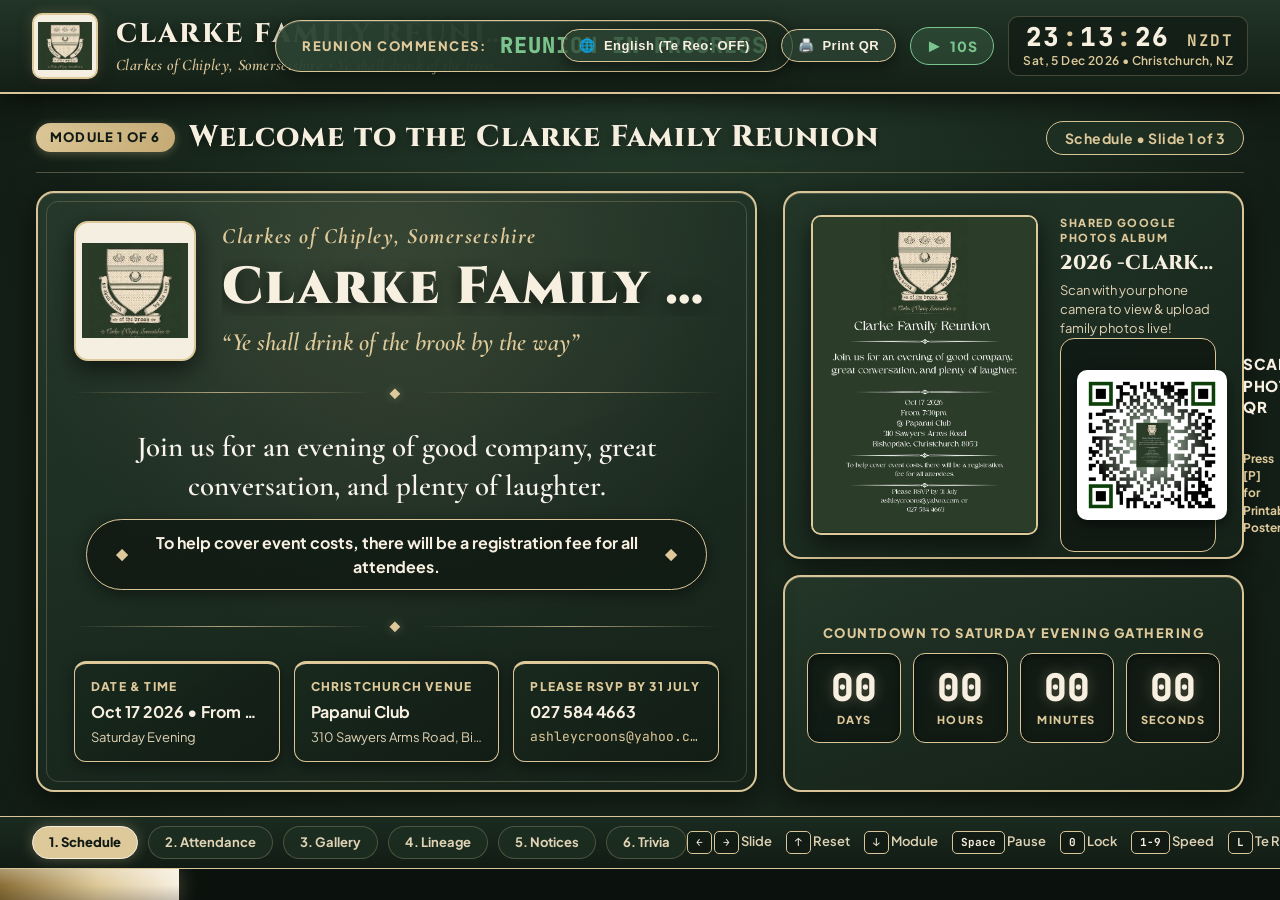
==== commit e4f4011e: "chore: remove all mock data across state, views, backups, and printable posters" ====
--- a/index.html
+++ b/index.html
@@ -111,46 +111,20 @@
             </div>
           </div>
 
-          <!-- 5 Clarke Family Branches Heritage Strip -->
-          <div style="z-index: 2; background: rgba(17, 27, 20, 0.72); border: 1px solid var(--border-color); border-radius: 14px; padding: 14px 18px;">
-            <div style="display: flex; justify-content: space-between; align-items: center; margin-bottom: 10px;">
-              <span style="font-size: 11px; font-weight: 800; color: var(--gold-primary); text-transform: uppercase; letter-spacing: 1.5px;">Gathering Branches • Clarkes of Chipley &amp; New Zealand</span>
-              <span style="font-size: 11px; font-weight: 700; color: var(--green-light);">Three Scallop Shells &amp; Crescent Crest • Est. Somersetshire</span>
-            </div>
-            <div style="display: grid; grid-template-columns: repeat(5, minmax(0, 1fr)); gap: 10px;">
-              <div style="background: rgba(34, 53, 39, 0.85); border: 1px solid var(--border-subtle); border-radius: 8px; padding: 8px 10px; text-align: center;">
-                <div style="font-family: var(--font-heading); font-size: 12px; font-weight: 800; color: var(--gold-bright); white-space: nowrap; overflow: hidden; text-overflow: ellipsis;">Chipley Somerset</div>
-                <div style="font-size: 11px; color: var(--gold-primary); margin-top: 2px;">Ancestral Line</div>
-              </div>
-              <div style="background: rgba(34, 53, 39, 0.85); border: 1px solid var(--border-subtle); border-radius: 8px; padding: 8px 10px; text-align: center;">
-                <div style="font-family: var(--font-heading); font-size: 12px; font-weight: 800; color: var(--gold-bright); white-space: nowrap; overflow: hidden; text-overflow: ellipsis;">Christchurch</div>
-                <div style="font-size: 11px; color: var(--gold-primary); margin-top: 2px;">Canterbury Host</div>
-              </div>
-              <div style="background: rgba(34, 53, 39, 0.85); border: 1px solid var(--border-subtle); border-radius: 8px; padding: 8px 10px; text-align: center;">
-                <div style="font-family: var(--font-heading); font-size: 12px; font-weight: 800; color: var(--gold-bright); white-space: nowrap; overflow: hidden; text-overflow: ellipsis;">North Canterbury</div>
-                <div style="font-size: 11px; color: var(--gold-primary); margin-top: 2px;">Plains &amp; High Country</div>
-              </div>
-              <div style="background: rgba(34, 53, 39, 0.85); border: 1px solid var(--border-subtle); border-radius: 8px; padding: 8px 10px; text-align: center;">
-                <div style="font-family: var(--font-heading); font-size: 12px; font-weight: 800; color: var(--gold-bright); white-space: nowrap; overflow: hidden; text-overflow: ellipsis;">Otago &amp; South</div>
-                <div style="font-size: 11px; color: var(--gold-primary); margin-top: 2px;">Southern Kin</div>
-              </div>
-              <div style="background: rgba(34, 53, 39, 0.85); border: 1px solid var(--border-subtle); border-radius: 8px; padding: 8px 10px; text-align: center;">
-                <div style="font-family: var(--font-heading); font-size: 12px; font-weight: 800; color: var(--gold-bright); white-space: nowrap; overflow: hidden; text-overflow: ellipsis;">North Island</div>
-                <div style="font-size: 11px; color: var(--gold-primary); margin-top: 2px;">Northern Kin</div>
-              </div>
-            </div>
+          <div class="diamond-divider" style="z-index: 2; margin: 6px 0;">
+            <span class="diamond-symbol">◆</span>
           </div>
 
           <div class="hero-details-row" style="margin-top: 0;">
             <div class="hero-detail-item">
               <span class="hero-detail-label" id="lbl-hero-date">Date &amp; Time</span>
               <span class="hero-detail-val" id="hero-date-val">Oct 17 2026 • From 7:30pm</span>
-              <span style="font-size: 13px; color: var(--text-secondary); white-space: nowrap; overflow: hidden; text-overflow: ellipsis;">Saturday Evening Gathering</span>
+              <span style="font-size: 13px; color: var(--text-secondary); white-space: nowrap; overflow: hidden; text-overflow: ellipsis;">Saturday Evening</span>
             </div>
             <div class="hero-detail-item">
-              <span class="hero-detail-label" id="lbl-hero-venue">Christchurch Venue</span>
+              <span class="hero-detail-label" id="lbl-hero-venue">Venue</span>
               <span class="hero-detail-val" id="hero-location-text">@ Papanui Club</span>
-              <span style="font-size: 13px; color: var(--text-secondary); white-space: nowrap; overflow: hidden; text-overflow: ellipsis;">310 Sawyers Arms Rd, Bishopdale</span>
+              <span style="font-size: 13px; color: var(--text-secondary); white-space: nowrap; overflow: hidden; text-overflow: ellipsis;">310 Sawyers Arms Road, Bishopdale, Christchurch 8053</span>
             </div>
             <div class="hero-detail-item">
               <span class="hero-detail-label" id="lbl-hero-rsvp">Please RSVP By 31 July</span>
@@ -162,20 +136,20 @@
 
         <div class="hero-side-column">
           <!-- Official Invitation & Custom QR Split Showcase -->
-          <div class="hero-invitation-card" style="flex: 1.3; align-items: center; padding: 20px 24px; gap: 22px;">
-            <img src="clarke_invitation.jpg" alt="Clarke Reunion Invitation" style="height: 295px; width: auto; object-fit: contain; border-radius: 10px; border: 2px solid var(--gold-primary); box-shadow: 0 8px 24px rgba(0,0,0,0.65); flex-shrink: 0;">
-            <div style="display: flex; flex-direction: column; justify-content: space-between; height: 295px; flex: 1; min-width: 0;">
+          <div class="hero-invitation-card" style="flex: 1.35; align-items: center; padding: 22px 26px; gap: 22px;">
+            <img src="clarke_invitation.jpg" alt="Clarke Reunion Invitation" style="height: 320px; width: auto; object-fit: contain; border-radius: 10px; border: 2px solid var(--gold-primary); box-shadow: 0 8px 24px rgba(0,0,0,0.65); flex-shrink: 0;">
+            <div style="display: flex; flex-direction: column; justify-content: space-between; height: 320px; flex: 1; min-width: 0;">
               <div>
                 <div style="font-size: 11px; font-weight: 800; color: var(--gold-primary); text-transform: uppercase; letter-spacing: 1.5px;">Shared Google Photos Album</div>
                 <div style="font-family: var(--font-heading); font-size: 20px; font-weight: 800; color: var(--gold-bright); white-space: nowrap; overflow: hidden; text-overflow: ellipsis; margin-top: 2px;">
                   2026 -CLARKE FAMILY REUNION
                 </div>
-                <div style="font-size: 13px; color: var(--text-secondary); margin-top: 2px;">
+                <div style="font-size: 13px; color: var(--text-secondary); margin-top: 4px;">
                   Scan with your phone camera to view &amp; upload family photos live!
                 </div>
               </div>
               <div style="display: flex; align-items: center; gap: 16px; background: rgba(17, 27, 20, 0.92); border: 1.5px solid var(--border-gold); border-radius: 14px; padding: 14px 16px; cursor: pointer;" onclick="window.open('qr-print.html', '_blank')" title="Click to Open Printable QR Poster">
-                <img src="clarke_qr.png" alt="Scan QR for Shared Photos Album" style="width: 142px; height: 142px; background: #ffffff; padding: 5px; border-radius: 10px; flex-shrink: 0; box-shadow: 0 4px 14px rgba(0,0,0,0.55);">
+                <img src="clarke_qr.png" alt="Scan QR for Shared Photos Album" style="width: 150px; height: 150px; background: #ffffff; padding: 5px; border-radius: 10px; flex-shrink: 0; box-shadow: 0 4px 14px rgba(0,0,0,0.55);">
                 <div style="min-width: 0;">
                   <div style="font-size: 15px; font-weight: 800; color: var(--gold-bright); text-transform: uppercase; letter-spacing: 0.6px;">Scan Photos QR</div>
                   <div style="font-family: var(--font-mono); font-size: 12px; color: var(--green-light); margin-top: 6px; white-space: nowrap; overflow: hidden; text-overflow: ellipsis;">photos.app.goo.gl/6fGko2NUqKfQp7866</div>
@@ -185,17 +159,17 @@
             </div>
           </div>
 
-          <!-- WiFi Credentials Card -->
-          <div class="hero-wifi-card">
+          <!-- WiFi Credentials Card (Hidden when wifiSsid is empty) -->
+          <div class="hero-wifi-card" id="hero-wifi-card-box" style="display: none;">
             <div class="wifi-cred-box">
               <div style="display: flex; align-items: center; gap: 10px;">
                 <span style="background: var(--gold-primary); color: #111b14; font-weight: 900; font-size: 12px; padding: 4px 10px; border-radius: 6px; text-transform: uppercase; letter-spacing: 1px;" id="wifi-card-title">Club Wi-Fi</span>
                 <span class="wifi-cred-label">SSID:</span>
-                <span class="wifi-cred-val" id="wifi-ssid">PapanuiClub_Guest</span>
+                <span class="wifi-cred-val" id="wifi-ssid"></span>
               </div>
               <div class="wifi-cred-row">
                 <span class="wifi-cred-label">Pass:</span>
-                <span class="wifi-cred-val" id="wifi-pass">Clarke2026</span>
+                <span class="wifi-cred-val" id="wifi-pass"></span>
               </div>
             </div>
           </div>
@@ -280,21 +254,21 @@
           </div>
           <div style="display: flex; flex-direction: column; gap: 14px; flex: 1; justify-content: space-around;">
             <div style="background: rgba(47,66,51,0.7); padding: 14px 18px; border-radius: var(--radius-md); border-left: 4px solid var(--green-light);">
-              <div style="font-weight: 700; color: #fff; font-size: 16px;">Address & Arrival</div>
+              <div style="font-weight: 700; color: #fff; font-size: 16px;">Venue & Date</div>
               <div style="font-size: 13px; color: var(--text-secondary); margin-top: 4px;">
-                310 Sawyers Arms Road, Bishopdale, Christchurch 8053. Doors open at 7:00 PM for guest registration and welcome drinks.
+                Papanui Club, 310 Sawyers Arms Road, Bishopdale, Christchurch 8053. Saturday, October 17, 2026 from 7:30 PM.
               </div>
             </div>
             <div style="background: rgba(47,66,51,0.7); padding: 14px 18px; border-radius: var(--radius-md); border-left: 4px solid var(--gold-primary);">
-              <div style="font-weight: 700; color: #fff; font-size: 16px;">Parking & Accessibility</div>
+              <div style="font-weight: 700; color: #fff; font-size: 16px;">Shared Google Photos Album</div>
               <div style="font-size: 13px; color: var(--text-secondary); margin-top: 4px;">
-                Abundant free off-street parking in the main club car park. Full wheelchair and mobility ramp access available at front entry.
+                Official album: "2026 -CLARKE FAMILY REUNION" (photos.app.goo.gl/6fGko2NUqKfQp7866). Scan the QR code on the Gallery slide to contribute.
               </div>
             </div>
             <div style="background: rgba(47,66,51,0.7); padding: 14px 18px; border-radius: var(--radius-md); border-left: 4px solid var(--red-pohutukawa);">
               <div style="font-weight: 700; color: #fff; font-size: 16px;">Registration Fee Information</div>
               <div style="font-size: 13px; color: var(--text-secondary); margin-top: 4px;">
-                To help cover event costs, there will be a registration fee for all attendees. Details will be provided upon RSVP.
+                To help cover event costs, there will be a registration fee for all attendees.
               </div>
             </div>
           </div>
@@ -320,7 +294,7 @@
               027 584 4663
             </div>
             <div style="font-size: 13px; color: var(--text-secondary); max-width: 90%;">
-              Please advise number of adults, children, and any dietary requirements when confirming your attendance.
+              Join us for an evening of good company, great conversation, and plenty of laughter.
             </div>
           </div>
         </div>
@@ -665,8 +639,16 @@
         document.getElementById('hero-rsvp-val').textContent = state.eventInfo.rsvpPhone || '027 584 4663';
         document.getElementById('hero-reg-note').textContent = state.eventInfo.registrationFeeNote || 'To help cover event costs, there will be a registration fee for all attendees.';
         
-        document.getElementById('wifi-ssid').textContent = state.eventInfo.wifiSsid;
-        document.getElementById('wifi-pass').textContent = state.eventInfo.wifiPass;
+        var wifiCardBox = document.getElementById('hero-wifi-card-box');
+        if (wifiCardBox) {
+          if (state.eventInfo.wifiSsid && state.eventInfo.wifiSsid.trim().length > 0) {
+            wifiCardBox.style.display = 'flex';
+            document.getElementById('wifi-ssid').textContent = state.eventInfo.wifiSsid;
+            document.getElementById('wifi-pass').textContent = state.eventInfo.wifiPass || '';
+          } else {
+            wifiCardBox.style.display = 'none';
+          }
+        }
 
         // Dynamic Headings & Badges Localization
         document.getElementById('tv-countdown-lbl').textContent = ClarkeApp.t('Reunion Commences:', 'Te Timatatanga:');
@@ -713,8 +695,8 @@
         document.getElementById('s30-badge').textContent = ClarkeApp.t('Module 4 of 6', 'Wāhanga 4 o te 6');
         document.getElementById('s30-title').textContent = ClarkeApp.t('Lineage & Family Branches Overview', 'Whakapapa me ngā Peka Whānau');
         document.getElementById('s30-page').textContent = ClarkeApp.t('Lineage • Slide 1 of 2', 'Whakapapa • Whārangi 1 o te 2');
-        document.getElementById('whakapapa-founders-lbl').textContent = ClarkeApp.t('Ancestral Founders', 'Ngā Tīpuna');
-        document.getElementById('whakapapa-meta').textContent = ClarkeApp.t('Somersetshire Roots • Canterbury Pioneers • 5 Family Branches', 'Ngā Pakiaka o Somerset • Ngā Pae o Waitaha');
+        document.getElementById('whakapapa-founders-lbl').textContent = ClarkeApp.t('Ancestral Crest', 'Ngā Tīpuna');
+        document.getElementById('whakapapa-meta').textContent = ClarkeApp.t('Clarkes of Chipley, Somersetshire • "Ye shall drink of the brook by the way"', 'Ngā Pakiaka o Somerset • Ngā Pae o Waitaha');
 
         document.getElementById('s31-badge').textContent = ClarkeApp.t('Module 4 of 6', 'Wāhanga 4 o te 6');
         document.getElementById('s31-title').textContent = ClarkeApp.t('In Loving Memory — Honoring Departed Loved Ones', 'Heaimahara — He Whakamaharatanga');
@@ -782,6 +764,8 @@
 
       function renderScheduleDays() {
         var days = state.schedule || [];
+        var col2 = document.getElementById('schedule-col-day2');
+        var grid = col2 ? col2.parentElement : null;
         if (days[0]) {
           document.getElementById('day1-title').textContent = ClarkeApp.t(days[0].dayName, days[0].dayNameMi || days[0].dayName);
           document.getElementById('day1-date').textContent = days[0].dateString;
@@ -797,7 +781,9 @@
           document.getElementById('day1-timeline').innerHTML = html1;
         }
 
-        if (days[1]) {
+        if (days[1] && days[1].items && days[1].items.length > 0) {
+          if (col2) col2.style.display = 'flex';
+          if (grid) grid.style.gridTemplateColumns = '1fr 1fr';
           document.getElementById('day2-title').textContent = ClarkeApp.t(days[1].dayName, days[1].dayNameMi || days[1].dayName);
           document.getElementById('day2-date').textContent = days[1].dateString;
           var html2 = '';
@@ -810,6 +796,9 @@
               '</div></div>';
           });
           document.getElementById('day2-timeline').innerHTML = html2;
+        } else {
+          if (col2) col2.style.display = 'none';
+          if (grid) grid.style.gridTemplateColumns = '1fr';
         }
       }
 
@@ -826,7 +815,7 @@
           totalKids += (r.kids || 0);
           if (r.checkedIn) totalCheckedIn += ((r.adults || 0) + (r.kids || 0));
 
-          var b = r.branch || 'Other';
+          var b = r.branch || 'Registered Family';
           branchCounts[b] = (branchCounts[b] || 0) + (r.adults || 0) + (r.kids || 0);
 
           var d = (r.dietary || 'None').trim();
@@ -854,35 +843,43 @@
         });
 
         var ldrHtml = '';
-        sortedBranches.forEach(function (b) {
-          var count = branchCounts[b];
-          var fillPct = Math.round((count / maxCount) * 100);
-          ldrHtml += '<div class="branch-bar-item">' +
-            '<div class="branch-bar-info">' +
-            '<span class="branch-name">' + b + '</span>' +
-            '<span class="branch-count">' + count + ' Attending</span>' +
-            '</div>' +
-            '<div class="branch-bar-bg">' +
-            '<div class="branch-bar-fill" style="width: ' + fillPct + '%;"></div>' +
-            '</div></div>';
-        });
+        if (sortedBranches.length === 0) {
+          ldrHtml = '<div style="color: var(--text-muted); font-size: 15px; padding: 24px 0; text-align: center;">No RSVPs registered yet. Please RSVP by 31 July 2026 via ashleycroons@yahoo.com or 027 584 4663.</div>';
+        } else {
+          sortedBranches.forEach(function (b) {
+            var count = branchCounts[b];
+            var fillPct = Math.round((count / maxCount) * 100);
+            ldrHtml += '<div class="branch-bar-item">' +
+              '<div class="branch-bar-info">' +
+              '<span class="branch-name">' + b + '</span>' +
+              '<span class="branch-count">' + count + ' Attending</span>' +
+              '</div>' +
+              '<div class="branch-bar-bg">' +
+              '<div class="branch-bar-fill" style="width: ' + fillPct + '%;"></div>' +
+              '</div></div>';
+          });
+        }
         document.getElementById('branch-leaderboard-list').innerHTML = ldrHtml;
 
         // Recent Check-in Feed
         var recentChecked = rsvps.filter(function (r) { return r.checkedIn; }).slice(0, 6);
         var feedHtml = '';
-        recentChecked.forEach(function (r) {
-          var initials = (r.name || 'C').split(' ').map(function (n) { return n[0]; }).join('').slice(0, 2);
-          feedHtml += '<div class="checkin-item">' +
-            '<div class="checkin-person">' +
-            '<div class="checkin-avatar">' + initials + '</div>' +
-            '<div class="checkin-info">' +
-            '<div class="checkin-name">' + r.name + ' (' + (r.adults + r.kids) + ' pax)</div>' +
-            '<div class="checkin-branch-tag">' + r.branch + '</div>' +
-            '</div></div>' +
-            '<span class="badge badge-green">' + ClarkeApp.t('Checked In', 'Tae Mai') + '</span>' +
-            '</div>';
-        });
+        if (recentChecked.length === 0) {
+          feedHtml = '<div style="color: var(--text-muted); font-size: 15px; padding: 16px 0;">No on-site check-ins recorded yet.</div>';
+        } else {
+          recentChecked.forEach(function (r) {
+            var initials = (r.name || 'C').split(' ').map(function (n) { return n[0]; }).join('').slice(0, 2);
+            feedHtml += '<div class="checkin-item">' +
+              '<div class="checkin-person">' +
+              '<div class="checkin-avatar">' + initials + '</div>' +
+              '<div class="checkin-info">' +
+              '<div class="checkin-name">' + r.name + ' (' + (r.adults + r.kids) + ' pax)</div>' +
+              '<div class="checkin-branch-tag">' + (r.branch || '') + '</div>' +
+              '</div></div>' +
+              '<span class="badge badge-green">' + ClarkeApp.t('Checked In', 'Tae Mai') + '</span>' +
+              '</div>';
+          });
+        }
         document.getElementById('checkin-live-feed').innerHTML = feedHtml;
 
         // Dietary Summary
@@ -1020,44 +1017,59 @@
 
       function renderWhakapapa() {
         var tree = state.familyTree || {};
-        document.getElementById('whakapapa-founders').textContent = tree.founders || 'Clarkes of Chipley, Somersetshire & Canterbury Pioneers';
+        document.getElementById('whakapapa-founders').textContent = tree.founders || 'Clarkes of Chipley, Somersetshire';
         var branches = tree.branches || [];
         var html = '';
-        branches.forEach(function (b) {
-          html += '<div class="whakapapa-branch-card">' +
-            '<div>' +
-            '<span class="branch-card-ancestor">' + b.ancestor + '</span>' +
-            '<div class="branch-card-title">' + b.name + '</div>' +
-            '<div class="branch-card-era">' + b.era + '</div>' +
-            '<div class="branch-card-motto">' + b.motto + '</div>' +
-            '</div>' +
-            '<div>' +
-            '<div style="font-size: 11px; color: var(--text-muted); margin-bottom: 6px; white-space: nowrap; overflow: hidden; text-overflow: ellipsis;">' + (b.highlights || '') + '</div>' +
-            '<div class="branch-members-stat">' + b.membersCount + '+ Descendants</div>' +
-            '</div></div>';
-        });
+        if (branches.length === 0) {
+          html = '<div style="grid-column: 1 / -1; background: rgba(37,53,40,0.6); border: 1px dashed var(--border-gold); border-radius: var(--radius-lg); padding: 32px; text-align: center; color: var(--text-secondary);">' +
+            '<div style="font-family: var(--font-heading); font-size: 20px; color: var(--gold-bright); margin-bottom: 8px;">Clarkes of Chipley, Somersetshire</div>' +
+            '<div style="font-size: 14px;">Family branch records can be added via the Master Admin Panel or Guest Portal.</div>' +
+            '</div>';
+        } else {
+          branches.forEach(function (b) {
+            html += '<div class="whakapapa-branch-card">' +
+              '<div>' +
+              '<span class="branch-card-ancestor">' + b.ancestor + '</span>' +
+              '<div class="branch-card-title">' + b.name + '</div>' +
+              '<div class="branch-card-era">' + b.era + '</div>' +
+              '<div class="branch-card-motto">' + b.motto + '</div>' +
+              '</div>' +
+              '<div>' +
+              '<div style="font-size: 11px; color: var(--text-muted); margin-bottom: 6px; white-space: nowrap; overflow: hidden; text-overflow: ellipsis;">' + (b.highlights || '') + '</div>' +
+              '<div class="branch-members-stat">' + b.membersCount + '+ Descendants</div>' +
+              '</div></div>';
+          });
+        }
         document.getElementById('whakapapa-branches-list').innerHTML = html;
       }
 
       function renderMemoriam() {
         var mems = state.memoriam || [];
         var html = '';
-        mems.forEach(function (m) {
-          html += '<div class="memoriam-card">' +
-            '<div>' +
-            '<div class="memoriam-header">' +
-            '<span class="memoriam-candle-icon">🕯️</span>' +
-            '<div style="overflow: hidden;">' +
-            '<div class="memoriam-name">' + m.name + '</div>' +
-            '<div class="memoriam-years">' + m.years + '</div>' +
-            '</div></div>' +
-            '<div class="memoriam-tribute">“' + m.tribute + '”</div>' +
-            '</div>' +
-            '<div class="memoriam-footer">' +
-            '<span>' + m.branch + '</span>' +
-            '<span style="color: var(--gold-light);">' + (m.role || 'Family Elder') + '</span>' +
-            '</div></div>';
-        });
+        if (mems.length === 0) {
+          html = '<div style="grid-column: 1 / -1; background: rgba(37,53,40,0.6); border: 1px dashed var(--border-gold); border-radius: var(--radius-lg); padding: 32px; text-align: center; color: var(--text-secondary);">' +
+            '<div style="font-size: 28px; margin-bottom: 8px;">🕯️</div>' +
+            '<div style="font-family: var(--font-heading); font-size: 20px; color: var(--gold-bright); margin-bottom: 6px;">In Loving Memory</div>' +
+            '<div style="font-size: 14px;">Memorial tributes submitted by family members will be displayed here.</div>' +
+            '</div>';
+        } else {
+          mems.forEach(function (m) {
+            html += '<div class="memoriam-card">' +
+              '<div>' +
+              '<div class="memoriam-header">' +
+              '<span class="memoriam-candle-icon">🕯️</span>' +
+              '<div style="overflow: hidden;">' +
+              '<div class="memoriam-name">' + m.name + '</div>' +
+              '<div class="memoriam-years">' + m.years + '</div>' +
+              '</div></div>' +
+              '<div class="memoriam-tribute">“' + m.tribute + '”</div>' +
+              '</div>' +
+              '<div class="memoriam-footer">' +
+              '<span>' + m.branch + '</span>' +
+              '<span style="color: var(--gold-light);">' + (m.role || 'Family Elder') + '</span>' +
+              '</div></div>';
+          });
+        }
         document.getElementById('memoriam-tribute-grid').innerHTML = html;
       }
 
@@ -1087,28 +1099,45 @@
       function renderPotluck() {
         var pots = state.potluck || [];
         var html = '';
-        pots.slice(0, 6).forEach(function (p) {
-          var isClaimed = p.status === 'Claimed';
-          html += '<div class="potluck-card">' +
-            '<div>' +
-            '<div class="potluck-item-title">' + p.item + '</div>' +
-            '<div class="potluck-item-cat">' + p.category + ' • Needed: ' + p.neededQty + '</div>' +
-            '</div>' +
-            '<div style="display: flex; justify-content: space-between; align-items: center; margin-top: 10px;">' +
-            '<span style="font-size: 13px; color: var(--text-secondary); white-space: nowrap; overflow: hidden; text-overflow: ellipsis; max-width: 60%;">' +
-            (isClaimed ? ('👤 ' + p.claimedBy) : 'Open for allocation') +
-            '</span>' +
-            '<span class="potluck-status-tag ' + (isClaimed ? 'potluck-claimed' : 'potluck-needed') + '">' +
-            p.status +
-            '</span>' +
-            '</div></div>';
-        });
+        if (pots.length === 0) {
+          html = '<div style="grid-column: 1 / -1; background: rgba(37,53,40,0.6); border: 1px dashed var(--border-gold); border-radius: var(--radius-lg); padding: 32px; text-align: center; color: var(--text-secondary);">' +
+            '<div style="font-family: var(--font-heading); font-size: 20px; color: var(--gold-bright); margin-bottom: 6px;">Coordination & Task Roster</div>' +
+            '<div style="font-size: 14px;">No supper items or volunteer tasks have been added yet.</div>' +
+            '</div>';
+        } else {
+          pots.slice(0, 6).forEach(function (p) {
+            var isClaimed = p.status === 'Claimed';
+            html += '<div class="potluck-card">' +
+              '<div>' +
+              '<div class="potluck-item-title">' + p.item + '</div>' +
+              '<div class="potluck-item-cat">' + p.category + ' • Needed: ' + p.neededQty + '</div>' +
+              '</div>' +
+              '<div style="display: flex; justify-content: space-between; align-items: center; margin-top: 10px;">' +
+              '<span style="font-size: 13px; color: var(--text-secondary); white-space: nowrap; overflow: hidden; text-overflow: ellipsis; max-width: 60%;">' +
+              (isClaimed ? ('👤 ' + p.claimedBy) : 'Open for allocation') +
+              '</span>' +
+              '<span class="potluck-status-tag ' + (isClaimed ? 'potluck-claimed' : 'potluck-needed') + '">' +
+              p.status +
+              '</span>' +
+              '</div></div>';
+          });
+        }
         document.getElementById('potluck-display-list').innerHTML = html;
       }
 
       function renderTrivia() {
         var trivs = state.trivia || [];
-        if (!trivs.length) return;
+        if (!trivs.length) {
+          document.getElementById('trivia-q-points').textContent = 'Family Trivia';
+          document.getElementById('trivia-q-text').textContent = 'No trivia questions added yet. Add questions via the Admin Panel.';
+          document.getElementById('trivia-options-list').innerHTML = '';
+          document.getElementById('trivia-reveal-q').textContent = 'No trivia questions added yet.';
+          document.getElementById('trivia-reveal-fact').textContent = 'Add family trivia questions in the Admin Panel to play.';
+          document.getElementById('trivia-reveal-options').innerHTML = '';
+          document.getElementById('trivia-scoreboard-rows').innerHTML = '<div style="color: var(--text-muted); font-size: 14px;">No scores recorded yet.</div>';
+          document.getElementById('trivia-scoreboard-rows-reveal').innerHTML = '<div style="color: var(--text-muted); font-size: 14px;">No scores recorded yet.</div>';
+          return;
+        }
         var q = trivs[activeTriviaIndex % trivs.length];
 
         document.getElementById('trivia-q-points').textContent = (q.points || 50) + ' Points Question';
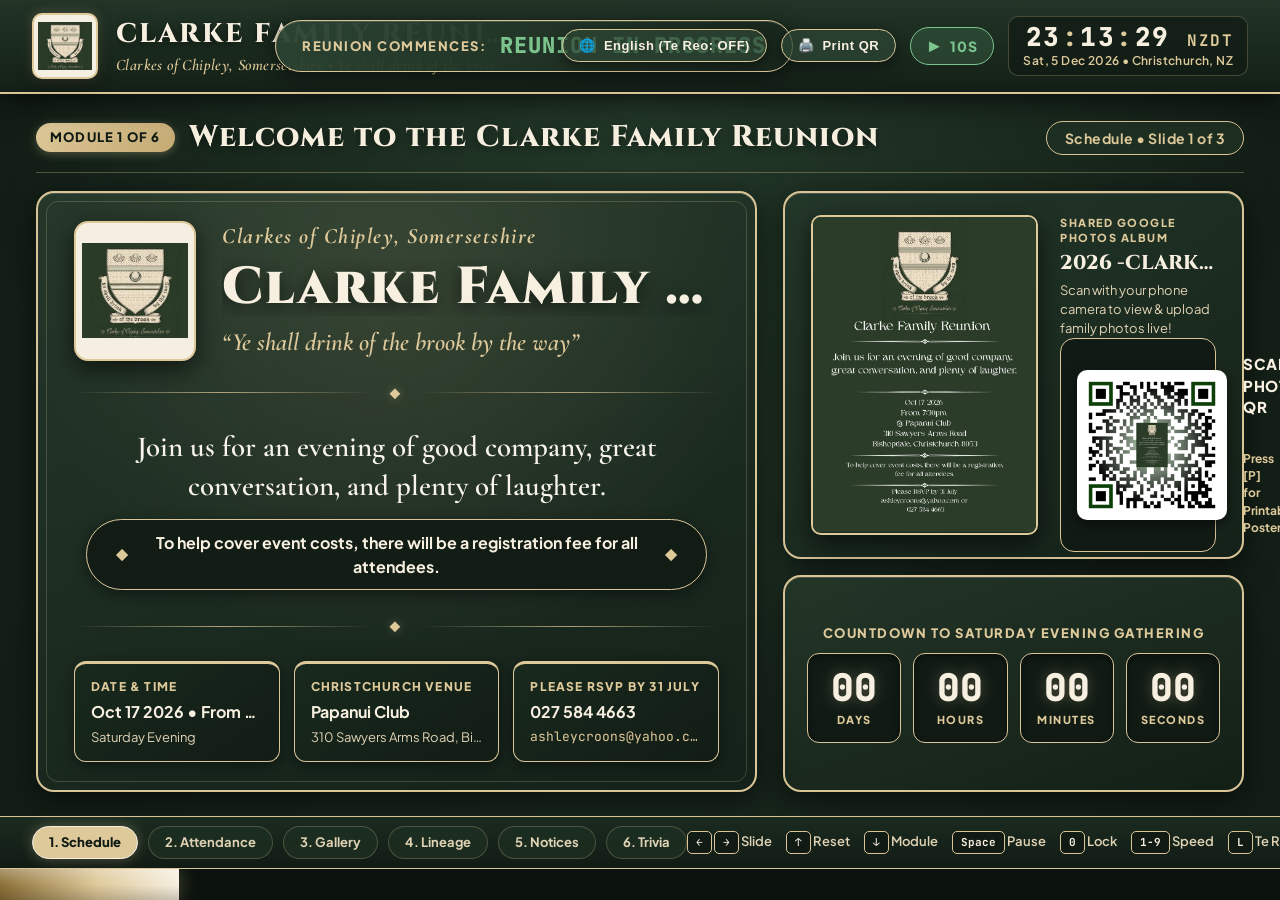
==== commit 8a274b6f: "Auto-sync updates from local environment" ====
--- a/index.html
+++ b/index.html
@@ -949,8 +949,8 @@
           '<div style="background: rgba(37,53,40,0.8); border: 1px dashed var(--border-gold); border-radius: var(--radius-md); padding: 10px 16px; font-size: 13px; color: var(--text-secondary); display: flex; align-items: center; justify-content: space-between; gap: 8px; flex-wrap: wrap;">' +
           '<span>📱 ' + ClarkeApp.t('Compatible with iPhone & Android Camera apps', 'Ka taea e ngā waea iPhone me Android') + '</span>' +
           '<div style="display: flex; gap: 8px; align-items: center;">' +
-          '<a href="qr-print.html" target="_blank" class="btn btn-secondary" style="padding: 6px 14px; font-size: 12px; text-decoration: none; display: inline-flex; align-items: center; gap: 4px;">🖨️ ' + ClarkeApp.t('Print Poster', 'Tāia te Pānui') + '</a>' +
-          '<a href="' + albumUrl + '" target="_blank" class="btn btn-primary" style="padding: 6px 14px; font-size: 12px; text-decoration: none;">' + ClarkeApp.t('Open Album ↗', 'Whakatuwheratia ↗') + '</a>' +
+          '<a rel="noopener noreferrer" href="qr-print.html" target="_blank" class="btn btn-secondary" style="padding: 6px 14px; font-size: 12px; text-decoration: none; display: inline-flex; align-items: center; gap: 4px;">🖨️ ' + ClarkeApp.t('Print Poster', 'Tāia te Pānui') + '</a>' +
+          '<a rel="noopener noreferrer" href="' + albumUrl + '" target="_blank" class="btn btn-primary" style="padding: 6px 14px; font-size: 12px; text-decoration: none;">' + ClarkeApp.t('Open Album ↗', 'Whakatuwheratia ↗') + '</a>' +
           '</div>' +
           '</div>' +
           '</div>' +
@@ -971,7 +971,7 @@
             '<span class="slide-title-text">' + ClarkeApp.t('Historic Photo Gallery & Archival Wall', 'Ngā Whakaahua o Nehe') + '</span>' +
             '</div>' +
             '<div style="display:flex; align-items:center; gap:12px;">' +
-            '<a href="' + albumUrl + '" target="_blank" style="text-decoration:none; display:inline-flex; align-items:center; gap:6px; font-size:12px; font-weight:700; color:var(--gold-bright); background:rgba(47,66,51,0.8); border:1px solid var(--border-gold); padding:4px 12px; border-radius:var(--radius-full);">' +
+            '<a rel="noopener noreferrer" href="' + albumUrl + '" target="_blank" style="text-decoration:none; display:inline-flex; align-items:center; gap:6px; font-size:12px; font-weight:700; color:var(--gold-bright); background:rgba(47,66,51,0.8); border:1px solid var(--border-gold); padding:4px 12px; border-radius:var(--radius-full);">' +
             '📷 ' + ClarkeApp.t('Shared Album (QR)', 'Pukapuka Whakaahua') +
             '</a>' +
             '<div class="slide-pagination-pill">' + ClarkeApp.t('Gallery • Slide ', 'Whakaahua • Whārangi ') + (slideNum + 1) + ' of ' + totalSlides + '</div>' +
